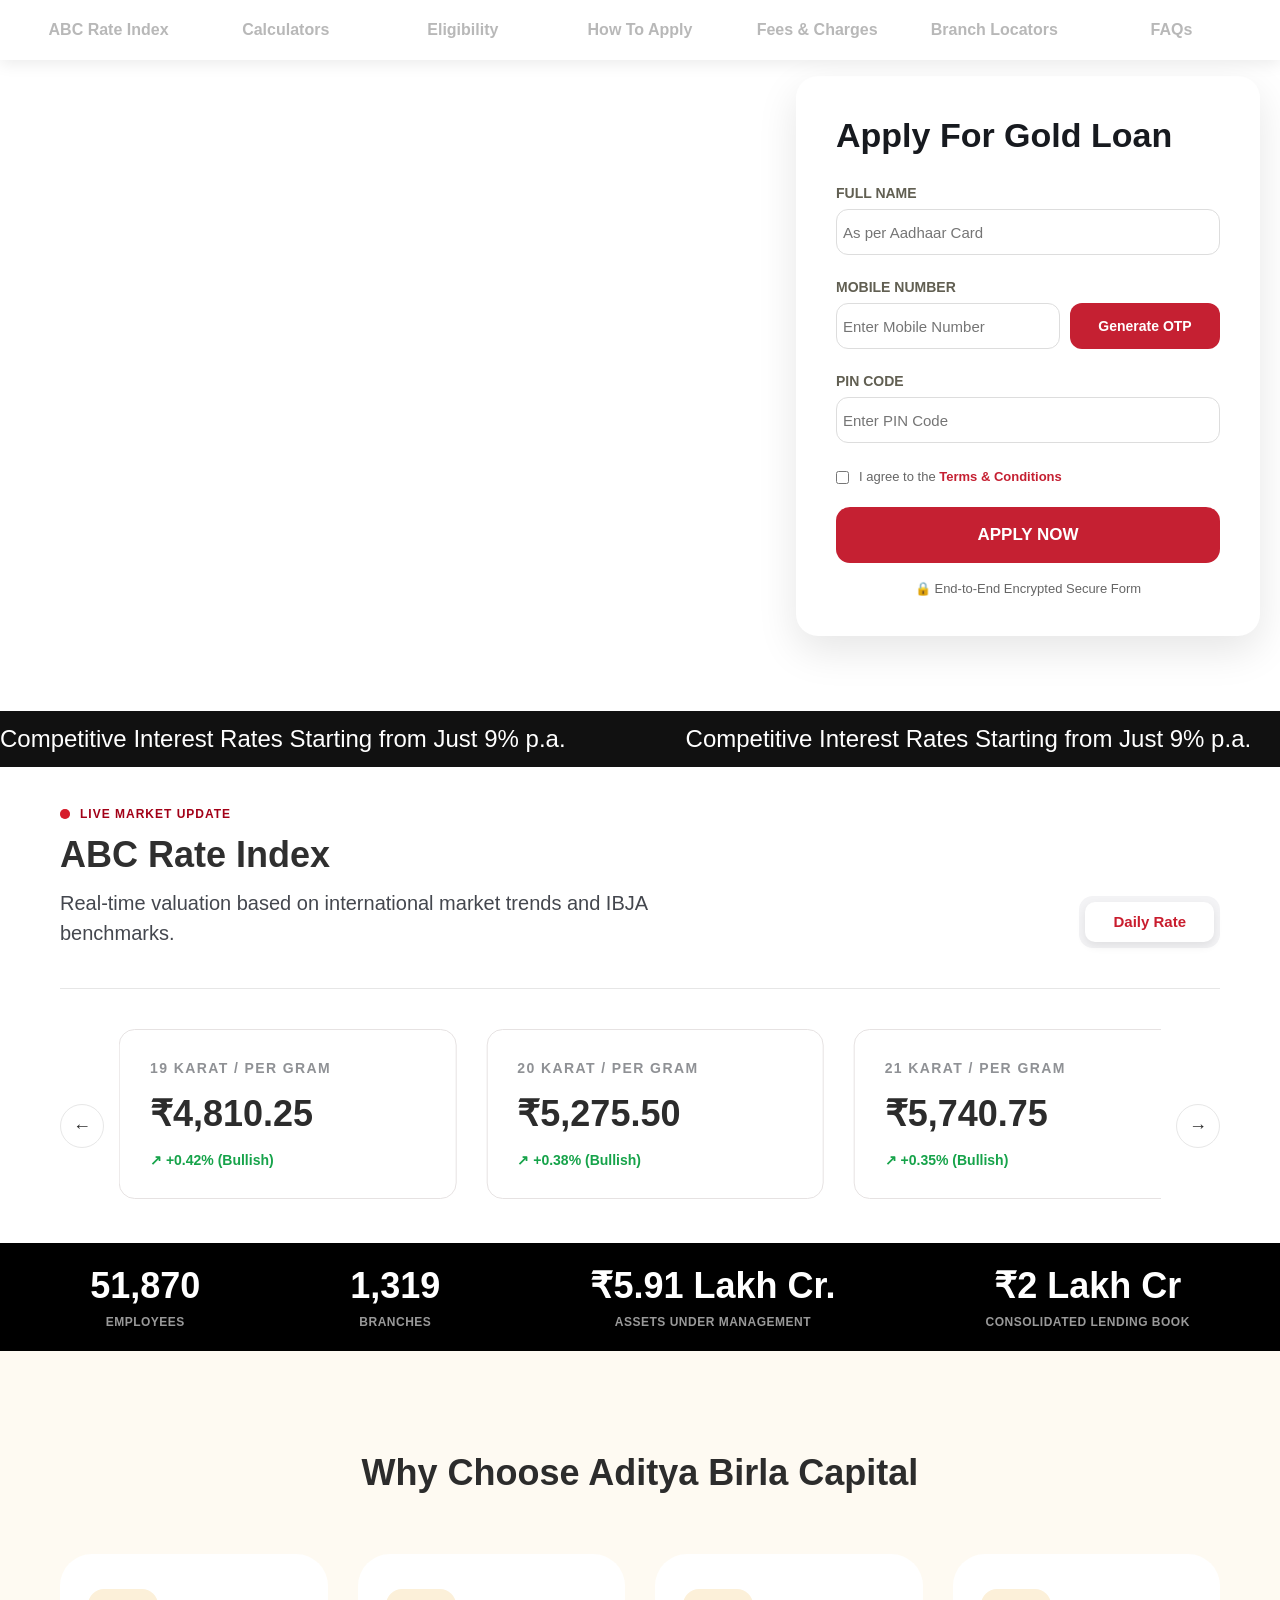
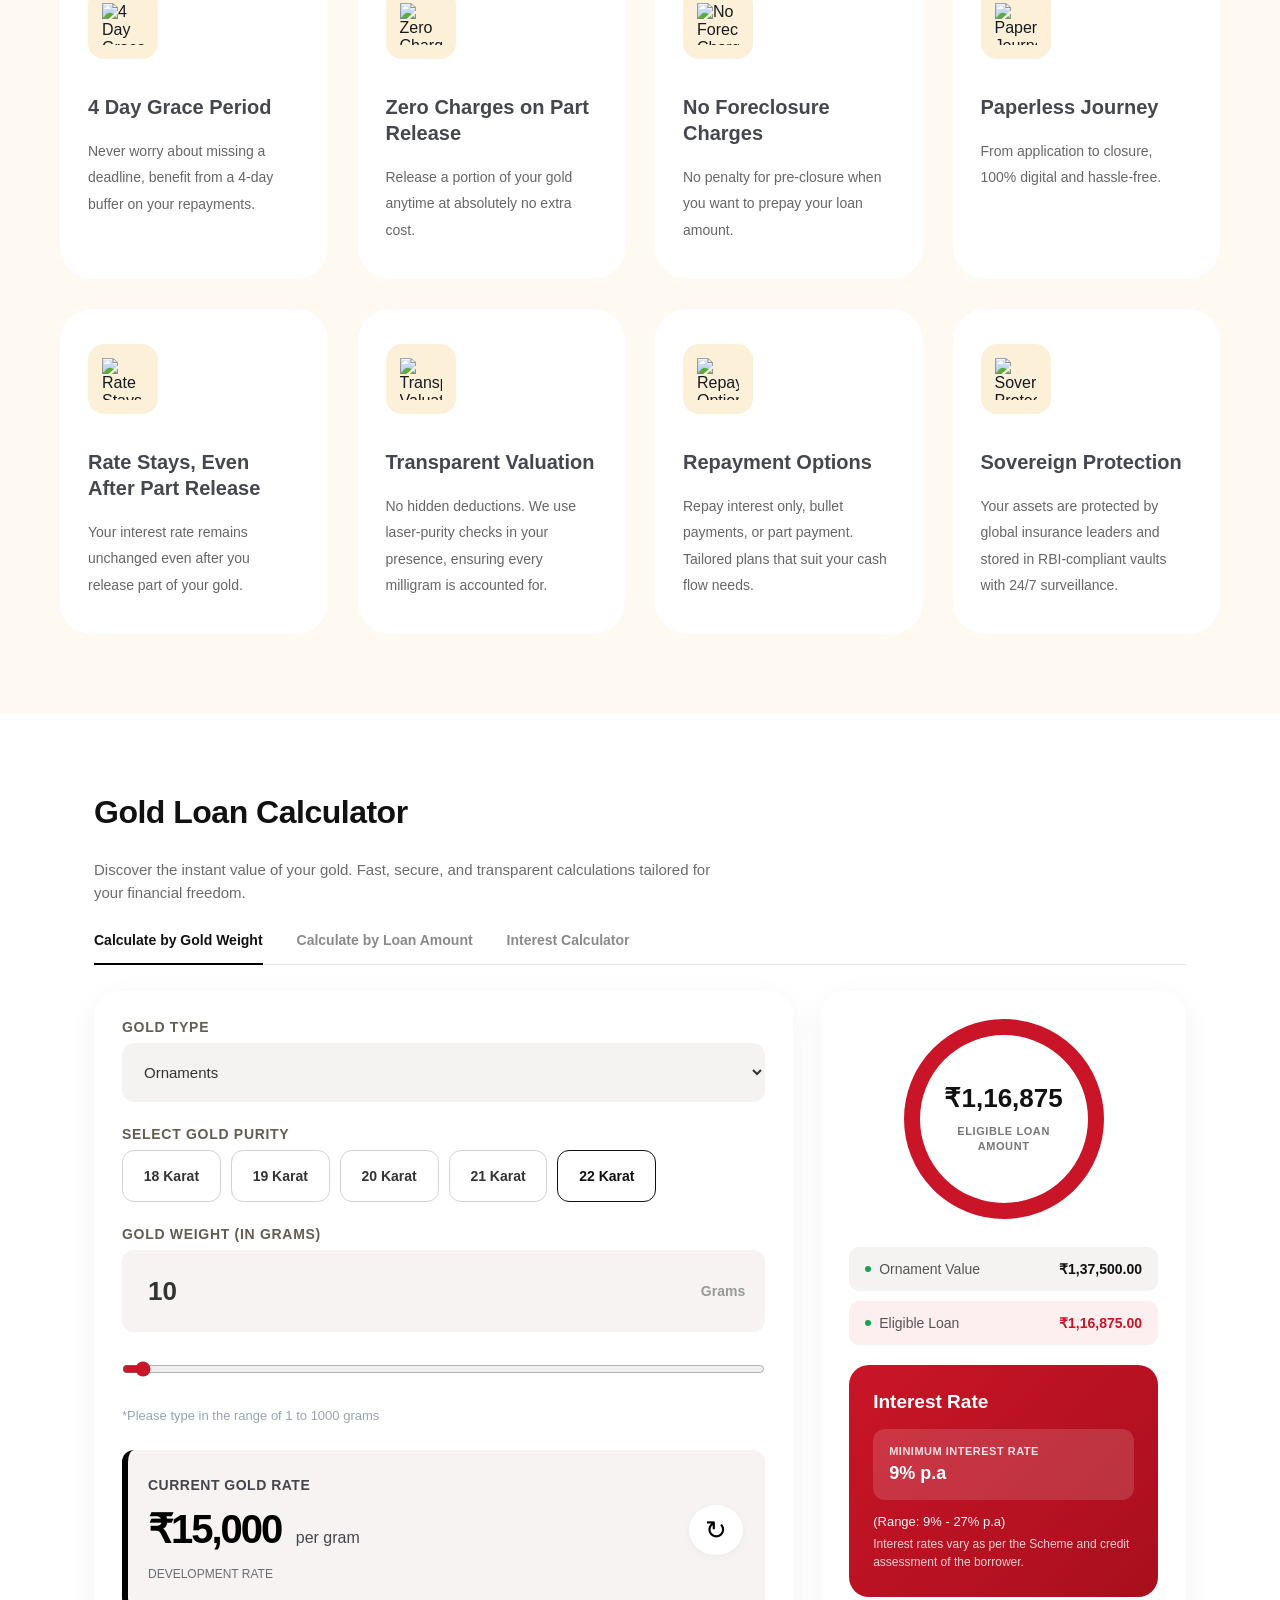
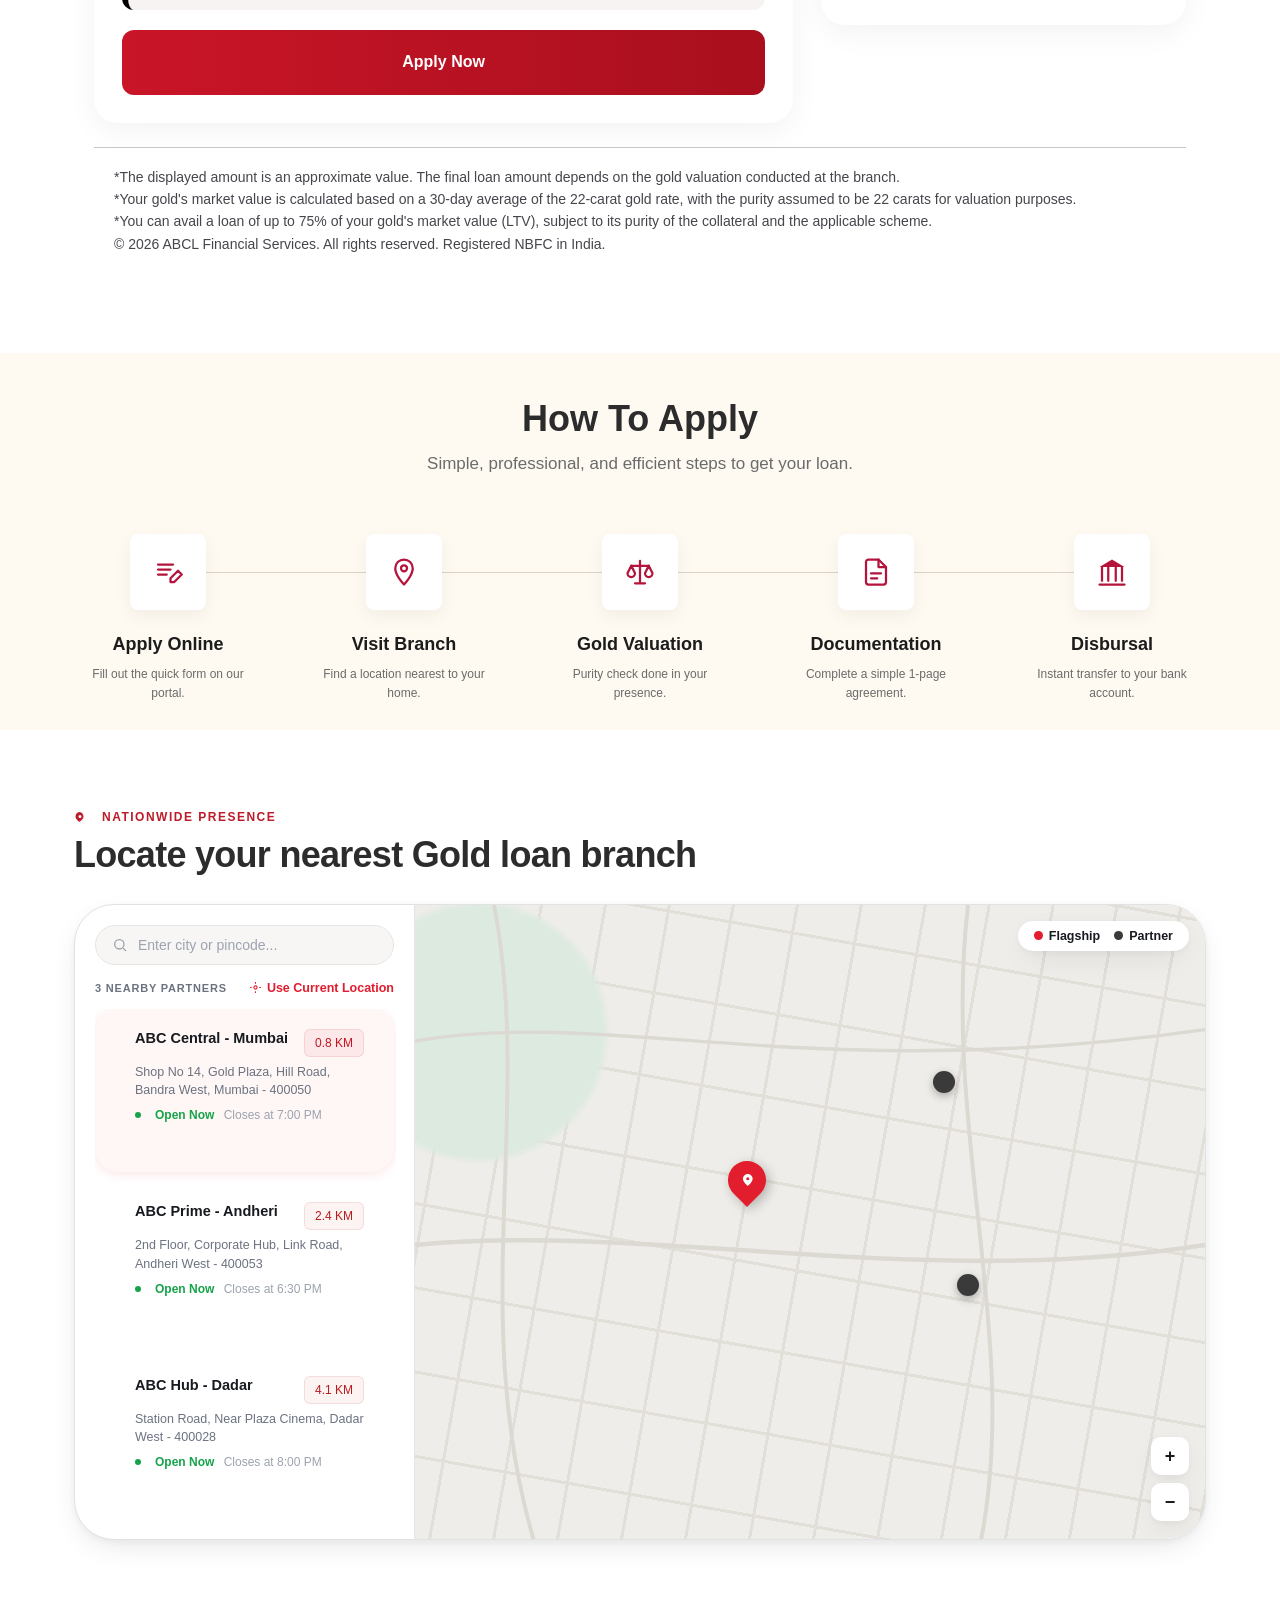
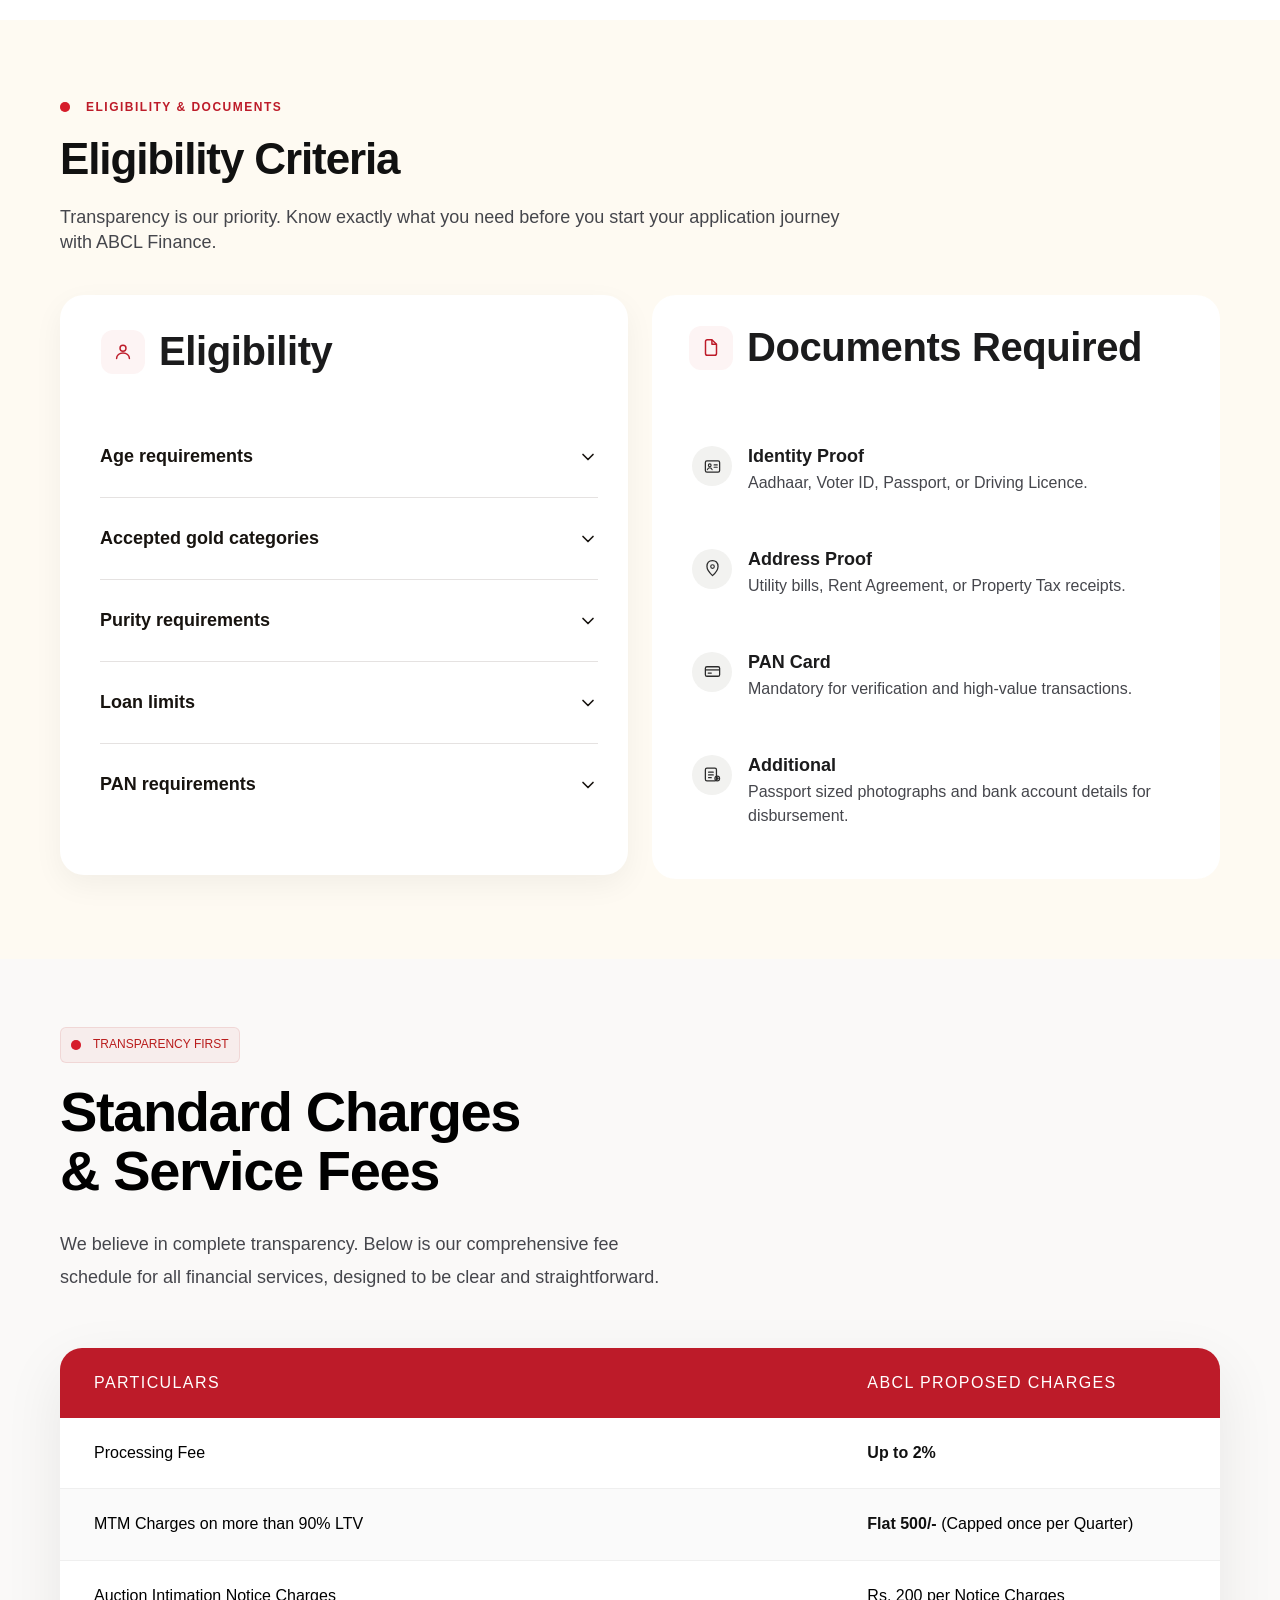
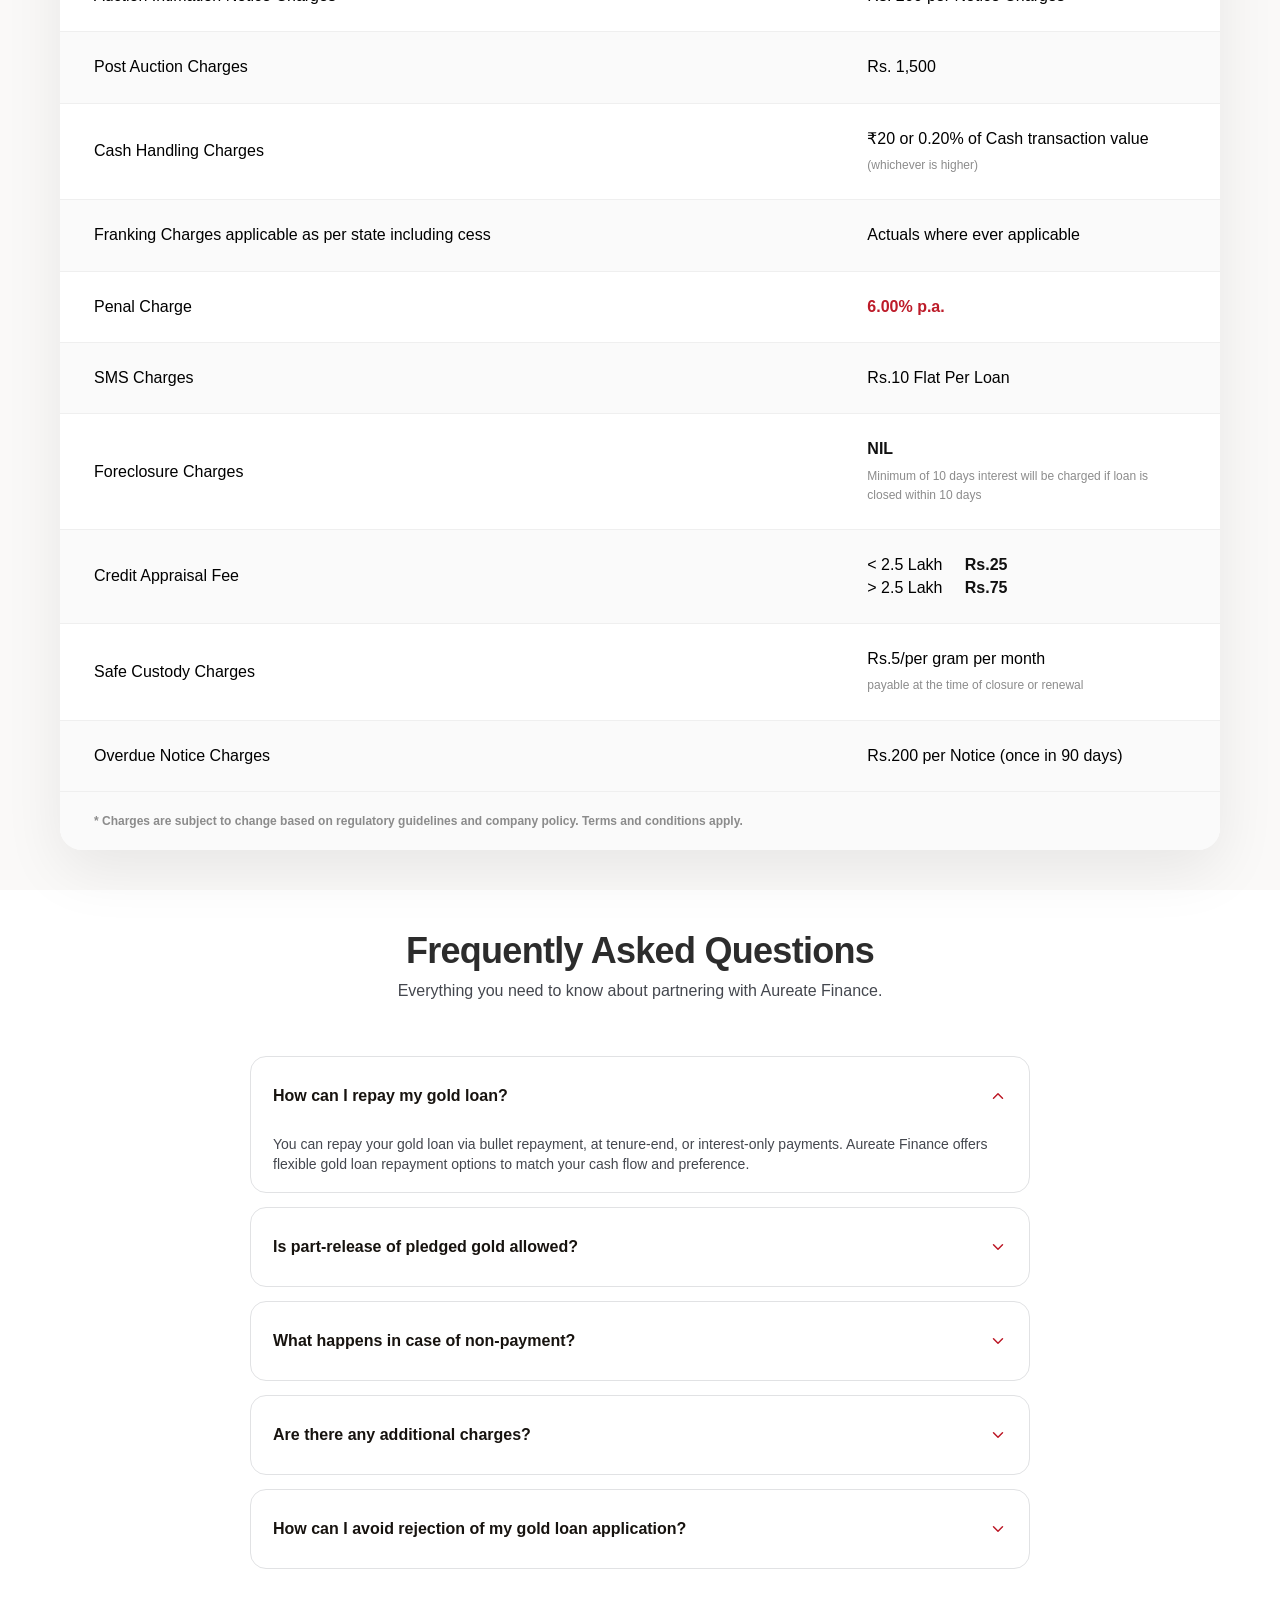
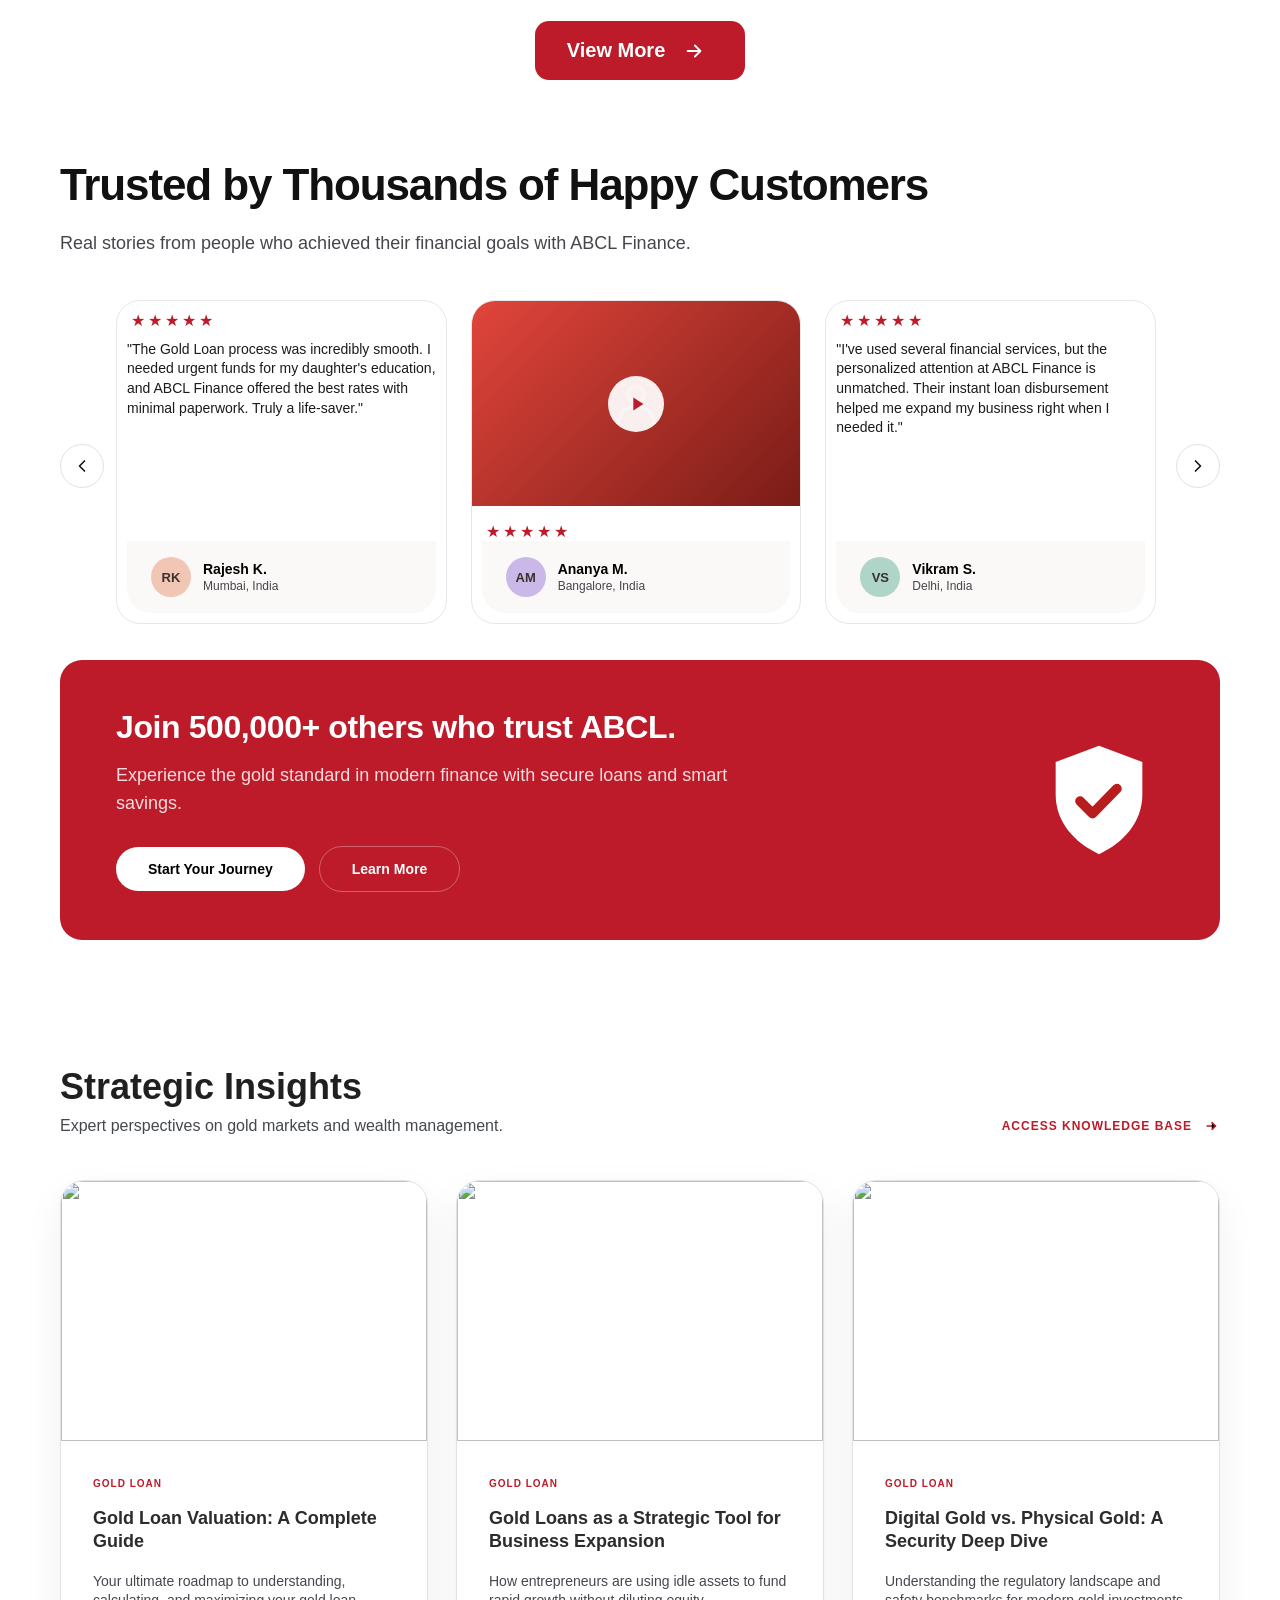
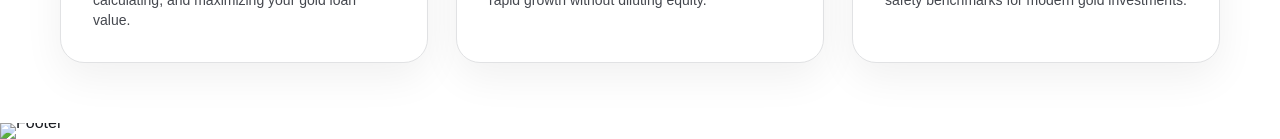
==== hello.html @ 54f991ff "Add files via upload" ====
<!DOCTYPE html>
<html lang="en">

<head>

    <meta charset="UTF-8">
    <meta name="viewport" content="width=device-width, initial-scale=1.0">

    <title>Aditya Birla Gold Loan</title>

    <!-- Swiper CSS -->
    <link rel="stylesheet"
        href="https://cdn.jsdelivr.net/npm/swiper@11/swiper-bundle.min.css">
        <link rel="preconnect" href="https://fonts.googleapis.com">
<link rel="preconnect" href="https://fonts.gstatic.com" crossorigin>
<link href="https://fonts.googleapis.com/css2?family=Anek+Latin:wght@100..800&display=swap" rel="stylesheet">




    <link rel="stylesheet" href="index.css">


</head>

<body>

  <header class="custom-header">
    <img src="img/header.png" alt="Header" class="header-image">
</header>

<section class="hero-section">

    <div class="hero-container">

        <!-- ===========================
            LEFT BANNER
        ============================ -->

        <div class="hero-slider">

            <div class="swiper heroSwiper">

                <div class="swiper-wrapper">

                    <div class="swiper-slide">
                        <img src="img/Group 7 (1).png" alt="">
                    </div>

                    <div class="swiper-slide">
                        <img src="img/Group 7 (1).png" alt="">
                    </div>

                    <div class="swiper-slide">
                        <img src="img/Group 7 (1).png" alt="">
                    </div>

                    <div class="swiper-slide">
                        <img src="img/Group 7 (1).png" alt="">
                    </div>

                </div>

                <div class="swiper-pagination"></div>

            </div>

        </div>

        <!-- ===========================
            RIGHT FORM
        ============================ -->

        <div class="hero-form">

            <div class="form-card">

                <h2>Apply For Gold Loan</h2>

                <form id="leadForm">

                    <!-- Full Name -->

                    <div class="form-group">

                        <label>Full Name</label>

                        <input
                            type="text"
                            id="fullname"
                            placeholder="As per Aadhaar Card"
                            required>

                    </div>


                    <!-- Mobile Number -->

                    <div class="form-group">

                        <label>Mobile Number</label>

                        <div class="mobile-wrapper">

                            <input
                                type="tel"
                                id="mobileNumber"
                                maxlength="10"
                                placeholder="Enter Mobile Number"
                                required>

                            <button
                                type="button"
                                class="otp-btn"
                                id="generateOTP">

                                Generate OTP

                            </button>

                        </div>

                    </div>


                    <!-- Pincode -->

                    <div class="form-group">

                        <label>PIN Code</label>

                        <input
                            type="text"
                            maxlength="6"
                            placeholder="Enter PIN Code"
                            required>

                    </div>


                    <!-- Checkbox -->

                    <div class="checkbox-group">

                        <input
                            type="checkbox"
                            id="terms"
                            required>

                        <label for="terms">

                            I agree to the
                            <a href="#">Terms & Conditions</a>

                        </label>

                    </div>


                    <!-- Submit -->

                    <button
                        type="submit"
                        class="submit-btn">

                        APPLY NOW

                    </button>


                    <p class="secure-text">

                        🔒 End-to-End Encrypted Secure Form

                    </p>

                </form>

            </div>

        </div>

    </div>

</section>



<!-- ===========================
OTP POPUP
=========================== -->

<div class="otp-modal" id="otpModal">

    <div class="otp-box">

        <button
            class="close-modal"
            id="closeModal">

            &times;

        </button>

        <h3>

            Verify Mobile Number

        </h3>

        <p>

            Enter the OTP sent to your registered mobile number.

        </p>


        <div class="otp-inputs">

            <input type="text" maxlength="1">
            <input type="text" maxlength="1">
            <input type="text" maxlength="1">
            <input type="text" maxlength="1">
            <input type="text" maxlength="1">
            <input type="text" maxlength="1">

        </div>


        <button
            class="verify-btn"
            id="verifyOTP">

            Verify OTP

        </button>


        <button
            class="resend-btn"
            id="resendOTP">

            Resend OTP

        </button>

    </div>

</div>


<header class="sticky-header">

    <div class="header-container">

        <nav>

            <ul class="menu">
                <li>
                    <a href="#ABC Rate Index" class="nav-link active">
                        ABC Rate Index
                    </a>
                </li>

                <li>
                    <a href="#calculator" class="nav-link">
                        Calculators
                    </a>
                </li>
                <li>
                    <a href="#eligibility" class="nav-link">
                        Eligibility 
                    </a>
                </li>

                 <li>
                    <a href="#how-to-apply" class="nav-link">
                        How To Apply
                    </a>
                </li>

                      <li>
                    <a href="#fees" class="nav-link">
                        Fees & Charges
                    </a>
                </li>

                <li>
                    <a href="#Branch Locators" class="nav-link">
                        Branch Locators
                    </a>
                </li>

                

               

          

                <li>
                    <a href="#faq" class="nav-link">
                        FAQs
                    </a>
                </li>

            </ul>

        </nav>

    </div>

</header>


<section class="interest-strip">

    <div class="marquee">

        <div class="marquee-content">

            <span>Competitive Interest Rates Starting from Just 9% p.a.</span>
            <span>Competitive Interest Rates Starting from Just 9% p.a.</span>
            <span>Competitive Interest Rates Starting from Just 9% p.a.</span>
            <span>Competitive Interest Rates Starting from Just 9% p.a.</span>
            <span>Competitive Interest Rates Starting from Just 9% p.a.</span>

            <!-- Duplicate for infinite loop -->
            <span>Competitive Interest Rates Starting from Just 9% p.a.</span>
            <span>Competitive Interest Rates Starting from Just 9% p.a.</span>
            <span>Competitive Interest Rates Starting from Just 9% p.a.</span>
            <span>Competitive Interest Rates Starting from Just 9% p.a.</span>
            <span>Competitive Interest Rates Starting from Just 9% p.a.</span>

        </div>

    </div>

</section>

<!-- four section -->

<!--=====================================
ABC RATE INDEX SECTION
======================================-->

<section class="rate-index-section" id="ABC Rate Index">

    <div class="container">

        <!-- Top Header -->

        <div class="rate-header">

            <div class="rate-left">

                <div class="live-status">

                    <span class="live-dot"></span>

                    <span class="live-text">
                        LIVE MARKET UPDATE
                    </span>

                </div>

                <h2>
                    ABC Rate Index
                </h2>

                <p>
                    Real-time valuation based on international market trends and IBJA benchmarks.
                </p>

            </div>

            <div class="rate-right">

                <div class="rate-tabs">

                    <button class="tab-btn active">
                        Daily Rate
                    </button>

                    <!-- <button class="tab-btn">
                        Historical Trend
                    </button> -->

                </div>

            </div>

        </div>

        <div class="divider"></div>

        <!-- Cards -->
<div class="rate-slider">

    <button class="rate-slider-arrow rate-slider-prev" type="button">
        &#8592;
    </button>

    <div class="rate-slider-viewport">
        <div class="rate-cards">

            <!-- 18K -->
            <div class="rate-card">
                <span class="karat">
                    18 KARAT / PER GRAM
                </span>

                <h3 id="gold18">
                    ₹4,345.00
                </h3>

                <div class="trend bullish">
                    ↗ +0.45% (Bullish)
                </div>
            </div>

            <!-- 19K -->
            <div class="rate-card">
                <span class="karat">
                    19 KARAT / PER GRAM
                </span>

                <h3 id="gold19">
                    ₹4,810.25
                </h3>

                <div class="trend bullish">
                    ↗ +0.42% (Bullish)
                </div>
            </div>

            <!-- 20K -->
            <div class="rate-card">
                <span class="karat">
                    20 KARAT / PER GRAM
                </span>

                <h3 id="gold20">
                    ₹5,275.50
                </h3>

                <div class="trend bullish">
                    ↗ +0.38% (Bullish)
                </div>
            </div>

            <!-- 21K -->
            <div class="rate-card">
                <span class="karat">
                    21 KARAT / PER GRAM
                </span>

                <h3 id="gold21">
                    ₹5,740.75
                </h3>

                <div class="trend bullish">
                    ↗ +0.35% (Bullish)
                </div>
            </div>

            <!-- 22K -->
            <div class="rate-card">
                <span class="karat">
                    22 KARAT / PER GRAM
                </span>

                <h3 id="gold22">
                    ₹6,105.80
                </h3>

                <div class="trend bullish">
                    ↗ +0.32% (Bullish)
                </div>
            </div>

        </div>
    </div>

    <button class="rate-slider-arrow rate-slider-next" type="button">
        &#8594;
    </button>

</div>
        


    </div>

</section>

<!-- five section counter -->

<section class="stats-section">

    <div class="stats-container">

        <div class="stat-box">

            <h2 class="counter" data-target="68400">0</h2>

            <p>EMPLOYEES</p>

        </div>

        <div class="stat-box">

            <h2 class="counter" data-target="1740">0</h2>

            <p>BRANCHES</p>

        </div>

        <div class="stat-box">

            <h2>₹5.91 Lakh Cr.</h2>

            <p>ASSETS UNDER MANAGEMENT</p>

        </div>

        <div class="stat-box">

            <h2>₹2 Lakh Cr</h2>

            <p>CONSOLIDATED LENDING BOOK</p>

        </div>

    </div>

</section>





<!-- why choose us  six -->

<section class="why-choose-section">

    <div class="container">

        <div class="section-heading">

            <h2>
                Why Choose Aditya Birla Capital
            </h2>

        </div>

        <div class="why-grid">

    <!-- Card 1 -->
    <div class="feature-card">
        <div class="feature-icon">
            <div class="icon-flipper">
                <div class="icon-face front">
                    <img src="img/4 Day Grace Period.png" alt="4 Day Grace Period">
                </div>
                <div class="icon-face back">
                    <img src="img/4 Day Grace Period.png" alt="4 Day Grace Period">
                </div>
            </div>
        </div>
        <h3>4 Day Grace Period</h3>
        <p>Never worry about missing a deadline, benefit from a 4-day buffer on your repayments.</p>
    </div>

    <!-- Card 2 -->
    <div class="feature-card">
        <div class="feature-icon">
            <div class="icon-flipper">
                <div class="icon-face front">
                    <img src="img/Zero Charges on Part Release.png" alt="Zero Charges on Part Release">
                </div>
                <div class="icon-face back">
                    <img src="img/Zero Charges on Part Release.png" alt="Zero Charges on Part Release">
                </div>
            </div>
        </div>
        <h3>Zero Charges on Part Release</h3>
        <p>Release a portion of your gold anytime at absolutely no extra cost.</p>
    </div>

    <!-- Card 3 -->
    <div class="feature-card">
        <div class="feature-icon">
            <div class="icon-flipper">
                <div class="icon-face front">
                    <img src="img/No Foreclosure Charges.png" alt="No Foreclosure Charges">
                </div>
                <div class="icon-face back">
                    <img src="img/No Foreclosure Charges.png" alt="No Foreclosure Charges">
                </div>
            </div>
        </div>
        <h3>No Foreclosure Charges</h3>
        <p>No penalty for pre-closure when you want to prepay your loan amount.</p>
    </div>

    <!-- Card 4 -->
    <div class="feature-card">
        <div class="feature-icon">
            <div class="icon-flipper">
                <div class="icon-face front">
                    <img src="img/Paperless Journey.png" alt="Paperless Journey">
                </div>
                <div class="icon-face back">
                    <img src="img/Paperless Journey.png" alt="Paperless Journey">
                </div>
            </div>
        </div>
        <h3>Paperless Journey</h3>
        <p>From application to closure, 100% digital and hassle-free.</p>
    </div>

    <!-- Card 5 -->
    <div class="feature-card">
        <div class="feature-icon">
            <div class="icon-flipper">
                <div class="icon-face front">
                    <img src="img/Rate Stays.png" alt="Rate Stays, Even After Part Release">
                </div>
                <div class="icon-face back">
                    <img src="img/Rate Stays.png" alt="Rate Stays, Even After Part Release">
                </div>
            </div>
        </div>
        <h3>Rate Stays, Even After Part Release</h3>
        <p>Your interest rate remains unchanged even after you release part of your gold.</p>
    </div>

    <!-- Card 6 -->
    <div class="feature-card">
        <div class="feature-icon">
            <div class="icon-flipper">
                <div class="icon-face front">
                    <img src="img/Transparent Valuation.png" alt="Transparent Valuation">
                </div>
                <div class="icon-face back">
                    <img src="img/Transparent Valuation.png" alt="Transparent Valuation">
                </div>
            </div>
        </div>
        <h3>Transparent Valuation</h3>
        <p>No hidden deductions. We use laser-purity checks in your presence, ensuring every milligram is accounted for.</p>
    </div>

    <!-- Card 7 -->
    <div class="feature-card">
        <div class="feature-icon">
            <div class="icon-flipper">
                <div class="icon-face front">
                    <img src="img/Repayment Options.png" alt="Repayment Options">
                </div>
                <div class="icon-face back">
                    <img src="img/Repayment Options.png" alt="Repayment Options">
                </div>
            </div>
        </div>
        <h3>Repayment Options</h3>
        <p>Repay interest only, bullet payments, or part payment. Tailored plans that suit your cash flow needs.</p>
    </div>

    <!-- Card 8 -->
    <div class="feature-card">
        <div class="feature-icon">
            <div class="icon-flipper">
                <div class="icon-face front">
                    <img src="img/Sovereign Protection.png" alt="Sovereign Protection">
                </div>
                <div class="icon-face back">
                    <img src="img/Sovereign Protection.png" alt="Sovereign Protection">
                </div>
            </div>
        </div>
        <h3>Sovereign Protection</h3>
        <p>Your assets are protected by global insurance leaders and stored in RBI-compliant vaults with 24/7 surveillance.</p>
    </div>

</div>

    </div>

</section>


 <!-- loan  cal-->




  
<section class="glc"  id ="calculator"-labelledby="calculatorTitle">
    <div class="glc-container">

      <header class="glc-header">
        <h1 id="calculatorTitle">Gold Loan Calculator</h1>
        <p>Discover the instant value of your gold. Fast, secure, and transparent calculations tailored for your financial freedom.</p>
      </header>

      <!-- TABS -->
      <div class="glc-tabs" role="tablist" aria-label="Gold loan calculation method">
        <button class="glc-tab active" id="weightTab" type="button" role="tab" aria-selected="true" data-tab="weight">
          Calculate by Gold Weight
        </button>
        <button class="glc-tab" id="amountTab" type="button" role="tab" aria-selected="false" data-tab="amount">
          Calculate by Loan Amount
        </button>
        <button class="glc-tab" id="interestTab" type="button" role="tab" aria-selected="false" data-tab="interest">
          Interest Calculator
        </button>
      </div>

      <!-- MAIN GRID -->
      <div class="glc-grid">

        <!-- LEFT: FORM -->
        <div class="glc-form">

          <!-- WEIGHT PANEL -->
          <div class="glc-panel active" id="weightPanel">

            <div class="form-group">
              <label class="field-label" for="goldTypeSelect">Gold Type</label>
              <select class="select-field" id="goldTypeSelect">
                <option value="ornament" selected>Ornaments</option>
                <option value="coin">Gold Coin</option>
              </select>
            </div>

            <div class="form-group" id="purityGroupWeight">
              <label class="field-label">Select Gold Purity</label>
              <div class="purity-row purity-row-weight" id="purityButtonsWeight"></div>
            </div>

            <div class="form-group">
              <label class="field-label" for="weightInput">Gold Weight (in Grams)</label>
              <div class="input-box">
                <input id="weightInput" type="number" min="1" max="1000" step="1" value="10" />
                <span class="unit">Grams</span>
              </div>
              <input class="range-slider" id="weightSlider" type="range" min="1" max="1000" step="1" value="10" />
              <p class="field-help" id="weightHelpText">*Please type in the range of 1 to 1000 grams</p>
            </div>

            <div class="rate-card-loan">
              <div>
                <span class="rate-label">Current Gold Rate</span>
                <strong class="gold-rate-value">₹0</strong>
                <span class="rate-unit">per gram</span>
                <small class="rate-updated">Development rate</small>
              </div>
              <button class="refresh-btn" id="refreshRateWeight" type="button" aria-label="Refresh gold rate">↻</button>
            </div>

            <button class="btn-apply" type="button">Apply Now</button>
          </div>

          <!-- AMOUNT PANEL -->
          <div class="glc-panel" id="amountPanel" hidden>

            <div class="form-group">
              <label class="field-label">Select Gold Purity</label>
              <div class="purity-row purity-row-compact" id="purityButtonsAmount"></div>
            </div>

            <div class="form-group">
              <label class="field-label" for="loanAmountInput">Loan Amount (₹)</label>
              <div class="input-box">
                <input id="loanAmountInput" type="number" min="5000" max="500000000" step="1000" value="50000000" />
              </div>
              <input class="range-slider" id="loanAmountSlider" type="range" min="5000" max="500000000" step="1000" value="50000000" />
              <div class="help-row">
                <span>Min: ₹5,000</span>
                <span>Max: ₹5cr</span>
              </div>
            </div>

            <div class="rate-card-loan">
              <div>
                <span class="rate-label">Current Gold Rate</span>
                <strong class="gold-rate-value">₹0</strong>
                <span class="rate-unit">per gram</span>
                <small class="rate-updated">Development rate</small>
              </div>
              <button class="refresh-btn" id="refreshRateAmount" type="button" aria-label="Refresh gold rate">↻</button>
            </div>

            <button class="btn-apply" type="button">Apply Now</button>
          </div>

          <!-- INTEREST PANEL -->
          <div class="glc-panel" id="interestPanel" hidden>

            <div class="panel-heading">
              <span>Interest Calculator</span>
              <span class="info-icon" title="Loan Amount = (Weight × Purity Factor × Gold Rate) × LTV">i</span>
            </div>

            <div class="form-group">
              <div class="label-value-row">
                <label class="field-label" for="interestWeightInput">Gold Weight (gm)</label>
                <input class="mini-input" id="interestWeightInput" type="number" min="1" max="1000" step="1" value="10" />
              </div>
              <input class="range-slider" id="interestWeightSlider" type="range" min="1" max="1000" step="1" value="10" />
            </div>

            <div class="form-group">
              <label class="field-label" for="interestPurity">Gold Purity (Carat)</label>
              <select class="select-field" id="interestPurity"></select>
            </div>

            <div class="form-group">
              <div class="label-value-row">
                <label class="field-label" for="interestRateInput">Interest Rate (% p.a.)</label>
                <input class="mini-input" id="interestRateInput" type="number" min="9" max="27" step="0.01" value="9" />
              </div>
              <input class="range-slider" id="interestRateSlider" type="range" min="9" max="27" step="0.01" value="9" />
            </div>

            <div class="form-group">
              <div class="label-value-row">
                <label class="field-label" for="tenureInput">Tenure (Months)</label>
                <input class="mini-input" id="tenureInput" type="number" min="6" max="12" step="1" value="12" />
              </div>
              <input class="range-slider" id="tenureSlider" type="range" min="6" max="12" step="1" value="12" />
            </div>

            <div class="note-box">
              Calculation: Loan Amount = (Weight × Purity Factor × Gold Rate) × LTV
            </div>

            <button class="btn-apply" type="button">Apply for Loan</button>
          </div>

        </div>

        <!-- RIGHT: RESULT -->
        <div class="glc-result">

          <div class="result-ring">
            <strong class="result-value" id="resultValue">₹0</strong>
            <span class="result-label" id="resultLabel">Eligible Loan Amount</span>
          </div>

          <!-- weight breakdown -->
          <div class="breakdown-list" id="weightBreakdown">
            <div class="breakdown-row muted">
              <span><i class="dot dot-muted"></i>Ornament Value</span>
              <strong id="ornamentValue">₹0.00</strong>
            </div>
            <div class="breakdown-row highlight">
              <span><i class="dot dot-primary"></i>Eligible Loan</span>
              <strong id="eligibleLoanOutput">₹0.00</strong>
            </div>
          </div>

          <!-- amount breakdown -->
          <div class="breakdown-list" id="amountBreakdown" hidden>
            <div class="breakdown-row muted">
              <span>Loan Amount</span>
              <strong id="amountLoanAmountOutput">₹0</strong>
            </div>
            <div class="breakdown-row highlight">
              <span>LTV Applied</span>
              <strong id="ltvAppliedOutput">0%</strong>
            </div>
          </div>

          <!-- interest breakdown -->
          <div class="breakdown-list" id="interestBreakdown" hidden>
            <div class="breakdown-row muted">
              <span>Loan Amount</span>
              <strong id="interestLoanAmount">₹0</strong>
            </div>
            <div class="breakdown-row plain">
              <span>Monthly Interest</span>
              <strong id="monthlyInterestOutput">₹0</strong>
            </div>
            <div class="breakdown-row muted">
              <span>Total Interest</span>
              <strong id="totalInterestOutput">₹0</strong>
            </div>
            <div class="breakdown-row solid">
              <span>Total Payable</span>
              <strong id="totalPaymentOutput">₹0</strong>
            </div>
          </div>

          <!-- promo card (weight tab only) -->
          <div class="promo-card" id="promoCard">
            <div class="promo-title">Interest Rate</div>
            <div class="promo-box">
              <span>Minimum Interest Rate</span>
              <strong>9% p.a</strong>
            </div>
            <p class="promo-range">(Range: 9% - 27% p.a)</p>
            <p class="promo-note">Interest rates vary as per the Scheme and credit assessment of the borrower.</p>
          </div>

        </div>

      </div>

      <div class="glc-disclaimer">
        <strong></strong>
        *The displayed amount is an approximate value. The final loan amount depends on the
        gold valuation conducted at the branch.<br>
        *Your gold's market value is calculated based on a 30-day average of the 22-carat gold rate, with the purity assumed to be 22 carats for valuation purposes.<br>
        *You can avail a loan of up to 75% of your gold's market value (LTV), subject to its purity of the collateral and the applicable scheme.<br>
        © 2026 ABCL Financial Services. All rights reserved. Registered NBFC in India.
      </div>

    </div>
  </section>


<!-- <seven section -->

<section class="how-to-apply "  id="how-to-apply">
  <div class="container">

    <div class="section-heading">
      <h2>How To Apply</h2>
      <p>Simple, professional, and efficient steps to get your loan.</p>
    </div>

    <div class="steps-row">

      <!-- Step 1: Apply Online -->
      <div class="step">
        <div class="step-icon">
          <svg viewBox="0 0 24 24" xmlns="http://www.w3.org/2000/svg" stroke-width="1.8" stroke-linecap="round" stroke-linejoin="round">
            <line x1="4" y1="6" x2="16" y2="6"/>
            <line x1="4" y1="10" x2="14" y2="10"/>
            <line x1="4" y1="14" x2="11" y2="14"/>
            <path d="M14 17l6-6 3 3-6 6h-3v-3z"/>
          </svg>
        </div>
        <h3>Apply Online</h3>
        <p>Fill out the quick form on our portal.</p>
      </div>

      <!-- Step 2: Visit Branch -->
      <div class="step">
        <div class="step-icon">
          <svg viewBox="0 0 24 24" xmlns="http://www.w3.org/2000/svg" stroke-width="1.8" stroke-linecap="round" stroke-linejoin="round">
            <path d="M12 22s7-7.2 7-13a7 7 0 1 0-14 0c0 5.8 7 13 7 13z"/>
            <circle cx="12" cy="9" r="2.4"/>
          </svg>
        </div>
        <h3>Visit Branch</h3>
        <p>Find a location nearest to your home.</p>
      </div>

      <!-- Step 3: Gold Valuation -->
      <div class="step">
        <div class="step-icon">
          <svg viewBox="0 0 24 24" xmlns="http://www.w3.org/2000/svg" stroke-width="1.8" stroke-linecap="round" stroke-linejoin="round">
            <line x1="12" y1="3" x2="12" y2="20"/>
            <line x1="5" y1="7" x2="19" y2="7"/>
            <path d="M5 7L2 13a3 3 0 0 0 6 0L5 7z"/>
            <path d="M19 7l-3 6a3 3 0 0 0 6 0l-3-6z"/>
            <line x1="8" y1="21" x2="16" y2="21"/>
          </svg>
        </div>
        <h3>Gold Valuation</h3>
        <p>Purity check done in your presence.</p>
      </div>

      <!-- Step 4: Documentation -->
      <div class="step">
        <div class="step-icon">
          <svg viewBox="0 0 24 24" xmlns="http://www.w3.org/2000/svg" stroke-width="1.8" stroke-linecap="round" stroke-linejoin="round">
            <path d="M14 2H6a2 2 0 0 0-2 2v16a2 2 0 0 0 2 2h12a2 2 0 0 0 2-2V8l-6-6z"/>
            <path d="M14 2v6h6"/>
            <line x1="8" y1="13" x2="16" y2="13"/>
            <line x1="8" y1="17" x2="13" y2="17"/>
          </svg>
        </div>
        <h3>Documentation</h3>
        <p>Complete a simple 1-page agreement.</p>
      </div>

      <!-- Step 5: Disbursal -->
      <div class="step">
        <div class="step-icon">
          <svg viewBox="0 0 24 24" xmlns="http://www.w3.org/2000/svg" stroke-width="1.8" stroke-linecap="round" stroke-linejoin="round">
            <polygon class="fill-part" points="12,2 22,8 2,8" stroke="none"/>
            <line x1="4" y1="8" x2="4" y2="19"/>
            <line x1="9" y1="8" x2="9" y2="19"/>
            <line x1="15" y1="8" x2="15" y2="19"/>
            <line x1="20" y1="8" x2="20" y2="19"/>
            <line x1="2" y1="22" x2="22" y2="22"/>
          </svg>
        </div>
        <h3>Disbursal</h3>
        <p>Instant transfer to your bank account.</p>
      </div>

    </div>

  </div>
</section>


<!-- map locator -->

  
<div class="locator"  id="Branch Locators">
  <div class="eyebrow">
    <svg width="12" height="12" viewBox="0 0 24 24" fill="currentColor"><path d="M12 2C7.03 2 3 6.03 3 11c0 5.25 7.05 10.24 7.35 10.45.2.14.45.14.65 0C11.95 21.24 19 16.25 19 11c0-4.97-4.03-9-9-9zm0 12a3 3 0 110-6 3 3 0 010 6z"/></svg>
    NATIONWIDE PRESENCE
  </div>
  <h1>Locate your nearest Gold loan branch</h1>

  <div class="content">
    <!-- SIDEBAR -->
    <div class="sidebar">
      <div class="search-box">
        <svg width="16" height="16" viewBox="0 0 24 24" fill="none" stroke="currentColor" stroke-width="2"><circle cx="11" cy="11" r="7"/><path d="M21 21l-4.3-4.3"/></svg>
        <input id="searchInput" type="text" placeholder="Enter city or pincode..." />
      </div>
      <div class="sidebar-meta">
        <span class="nearby-count" id="nearbyCount">3 NEARBY PARTNERS</span>
        <button class="use-location" id="useLocationBtn">
          <svg width="13" height="13" viewBox="0 0 24 24" fill="none" stroke="currentColor" stroke-width="2"><circle cx="12" cy="12" r="3"/><path d="M12 2v3M12 19v3M2 12h3M19 12h3"/></svg>
          Use Current Location
        </button>
      </div>
      <div class="list" id="branchList"></div>
    </div>

    <!-- MAP -->
    <div class="map-wrap" id="mapWrap">
      <div class="map-canvas" id="mapCanvas">
        <svg class="roads" viewBox="0 0 600 560" preserveAspectRatio="none">
          <path d="M0,120 C150,90 300,160 600,110" stroke="#DCD9D2" stroke-width="3" fill="none"/>
          <path d="M0,300 C180,280 380,340 600,300" stroke="#DCD9D2" stroke-width="4" fill="none"/>
          <path d="M60,0 C90,180 40,360 90,560" stroke="#DCD9D2" stroke-width="3" fill="none"/>
          <path d="M420,0 C400,200 460,380 430,560" stroke="#DCD9D2" stroke-width="3" fill="none"/>
        </svg>
      </div>

      <div class="legend">
        <div class="item"><span class="swatch flag"></span>Flagship</div>
        <div class="item"><span class="swatch partner"></span>Partner</div>
      </div>

      <div class="directions-banner" id="directionsBanner">
        <div class="db-text">Directions to <b id="dbName"></b></div>
        <button class="dismiss" id="dismissBanner">&times;</button>
      </div>

      <div id="markersLayer"></div>

      <div class="popup" id="popup">
        <div class="popup-bar"></div>
        <div class="popup-inner">
          <div class="popup-head">
            <div class="popup-title" id="popupTitle"></div>
            <button class="popup-close" id="popupClose">&times;</button>
          </div>
          <div class="popup-deals">Deals in: <span id="popupDeals"></span></div>
          <div class="popup-branch"><b>Branch:</b> <span id="popupBranch"></span></div>
          <div class="popup-row">
            <div class="popup-icon">
              <svg width="13" height="13" viewBox="0 0 24 24" fill="none" stroke="currentColor" stroke-width="2.2"><path d="M12 2C7.6 2 4 5.6 4 10c0 5.5 8 12 8 12s8-6.5 8-12c0-4.4-3.6-8-8-8z"/><circle cx="12" cy="10" r="2.6"/></svg>
            </div>
            <span id="popupAddress"></span>
          </div>
          <div class="popup-row">
            <div class="popup-icon">
              <svg width="13" height="13" viewBox="0 0 24 24" fill="none" stroke="currentColor" stroke-width="2.2"><path d="M22 16.9v3a2 2 0 01-2.2 2 19.8 19.8 0 01-8.6-3.1 19.5 19.5 0 01-6-6A19.8 19.8 0 012.1 4.2 2 2 0 014.1 2h3a2 2 0 012 1.7c.1.9.3 1.8.6 2.7a2 2 0 01-.5 2.1L8 9.7a16 16 0 006 6l1.2-1.2a2 2 0 012.1-.5c.9.3 1.8.5 2.7.6a2 2 0 011.7 2z"/></svg>
            </div>
            <span id="popupPhone"></span>
          </div>
          <a class="popup-directions" id="popupDirections" href="#" target="_blank" rel="noopener">
            <div class="popup-icon">
              <svg width="13" height="13" viewBox="0 0 24 24" fill="none" stroke="currentColor" stroke-width="2.2"><path d="M3 11l18-8-8 18-2-8-8-2z"/></svg>
            </div>
            <span>Get Directions</span>
          </a>
        </div>
      </div>

      <div class="zoom-controls">
        <button class="zoom-btn" id="zoomIn">+</button>
        <button class="zoom-btn" id="zoomOut">&minus;</button>
      </div>
    </div>
  </div>
</div>






<!-- eligibility -->

<section class="eligibility-section" id="eligibility">
  <div class="container">

    <!-- Header -->
    <header class="section-header">
      <p class="eyebrow"><span class="live-dot"></span></span>Eligibility &amp; Documents</p>
      <h1 class="section-title">Eligibility Criteria</h1>
      <p class="section-subtitle">
        Transparency is our priority. Know exactly what you need before you start your
        application journey with ABCL Finance.
      </p>
    </header>

    <!-- Content -->
    <div class="content-grid">

      <!-- Eligibility Accordion Card -->
      <div class="card eligibility-card">
        <div class="card-heading">
          <span class="icon-badge icon-badge--pink" aria-hidden="true">
            <svg viewBox="0 0 24 24" fill="none" xmlns="http://www.w3.org/2000/svg">
              <circle cx="12" cy="8" r="3.25" stroke="currentColor" stroke-width="1.6"/>
              <path d="M5 19c0-3.31 3.13-6 7-6s7 2.69 7 6" stroke="currentColor" stroke-width="1.6" stroke-linecap="round"/>
            </svg>
          </span>
          <h2>Eligibility</h2>
        </div>

        <ul class="accordion" role="list">
          <li class="accordion-item">
            <button class="accordion-trigger" type="button" aria-expanded="false">
              <span>Age requirements</span>
              <svg class="chevron" viewBox="0 0 24 24" fill="none" aria-hidden="true">
                <path d="M6 9l6 6 6-6" stroke="currentColor" stroke-width="2" stroke-linecap="round" stroke-linejoin="round"/>
              </svg>
            </button>
            <div class="accordion-panel">
              <p>Applicants must be a minimum of 18 years old and should not exceed 72 years of age at the time of loan booking.</p>
            </div>
          </li>

          <li class="accordion-item">
            <button class="accordion-trigger" type="button" aria-expanded="false">
              <span>Accepted gold categories</span>
              <svg class="chevron" viewBox="0 0 24 24" fill="none" aria-hidden="true">
                <path d="M6 9l6 6 6-6" stroke="currentColor" stroke-width="2" stroke-linecap="round" stroke-linejoin="round"/>
              </svg>
            </button>
            <div class="accordion-panel">
              <p>Ornaments and gold coins</p>
            </div>
          </li>

          <li class="accordion-item">
            <button class="accordion-trigger" type="button" aria-expanded="false">
              <span>Purity requirements</span>
              <svg class="chevron" viewBox="0 0 24 24" fill="none" aria-hidden="true">
                <path d="M6 9l6 6 6-6" stroke="currentColor" stroke-width="2" stroke-linecap="round" stroke-linejoin="round"/>
              </svg>
            </button>
            <div class="accordion-panel">
              <p>GGold jewellery of 18K to 22K purity is generally accepted for pledge, while gold coins of 24K purity may also be eligible.</p>
            </div>
          </li>

          <li class="accordion-item">
            <button class="accordion-trigger" type="button" aria-expanded="false">
              <span>Loan limits</span>
              <svg class="chevron" viewBox="0 0 24 24" fill="none" aria-hidden="true">
                <path d="M6 9l6 6 6-6" stroke="currentColor" stroke-width="2" stroke-linecap="round" stroke-linejoin="round"/>
              </svg>
            </button>
            <div class="accordion-panel">
              <p>5,000 to 5,00,00,000 </p>
            </div>
          </li>

          <li class="accordion-item">
            <button class="accordion-trigger" type="button" aria-expanded="false">
              <span>PAN requirements</span>
              <svg class="chevron" viewBox="0 0 24 24" fill="none" aria-hidden="true">
                <path d="M6 9l6 6 6-6" stroke="currentColor" stroke-width="2" stroke-linecap="round" stroke-linejoin="round"/>
              </svg>
            </button>
            <div class="accordion-panel">
              <p>PAN mandatory for loans above ₹1 lakhs </p>
            </div>
          </li>
        </ul>
      </div>

      <!-- Documents Required Card -->
      <div class="card documents-card">
        <div class="card-heading">
          <span class="icon-badge icon-badge--outline" aria-hidden="true">
            <svg viewBox="0 0 24 24" fill="none" xmlns="http://www.w3.org/2000/svg">
              <path d="M8 3h5l5 5v10a2 2 0 0 1-2 2H8a2 2 0 0 1-2-2V5a2 2 0 0 1 2-2z" stroke="currentColor" stroke-width="1.6" stroke-linejoin="round"/>
              <path d="M13 3v5h5" stroke="currentColor" stroke-width="1.6" stroke-linejoin="round"/>
            </svg>
          </span>
          <h2>Documents Required</h2>
        </div>

        <ul class="doc-list" role="list">
          <li class="doc-item">
            <span class="doc-icon" aria-hidden="true">
              <svg viewBox="0 0 24 24" fill="none" xmlns="http://www.w3.org/2000/svg">
                <rect x="3" y="5" width="18" height="14" rx="2" stroke="currentColor" stroke-width="1.6"/>
                <circle cx="8.5" cy="10.5" r="1.75" stroke="currentColor" stroke-width="1.4"/>
                <path d="M5.5 16c.6-1.7 2-2.5 3-2.5s2.4.8 3 2.5" stroke="currentColor" stroke-width="1.4" stroke-linecap="round"/>
                <path d="M14 10h4M14 13h4" stroke="currentColor" stroke-width="1.4" stroke-linecap="round"/>
              </svg>
            </span>
            <div class="doc-text">
              <h3>Identity Proof</h3>
              <p>Aadhaar, Voter ID, Passport, or Driving Licence.</p>
            </div>
          </li>

          <li class="doc-item">
            <span class="doc-icon" aria-hidden="true">
              <svg viewBox="0 0 24 24" fill="none" xmlns="http://www.w3.org/2000/svg">
                <path d="M12 21s7-6.1 7-11.5S15.9 2 12 2 5 4.6 5 9.5 12 21 12 21z" stroke="currentColor" stroke-width="1.6" stroke-linejoin="round"/>
                <circle cx="12" cy="9.5" r="2.25" stroke="currentColor" stroke-width="1.5"/>
              </svg>
            </span>
            <div class="doc-text">
              <h3>Address Proof</h3>
              <p>Utility bills, Rent Agreement, or Property Tax receipts.</p>
            </div>
          </li>

          <li class="doc-item">
            <span class="doc-icon" aria-hidden="true">
              <svg viewBox="0 0 24 24" fill="none" xmlns="http://www.w3.org/2000/svg">
                <rect x="3" y="6" width="18" height="12" rx="2" stroke="currentColor" stroke-width="1.6"/>
                <path d="M3 10h18" stroke="currentColor" stroke-width="1.6"/>
                <path d="M6.5 14h4" stroke="currentColor" stroke-width="1.4" stroke-linecap="round"/>
              </svg>
            </span>
            <div class="doc-text">
              <h3>PAN Card</h3>
              <p>Mandatory for verification and high-value transactions.</p>
            </div>
          </li>

          <li class="doc-item">
            <span class="doc-icon" aria-hidden="true">
              <svg viewBox="0 0 24 24" fill="none" xmlns="http://www.w3.org/2000/svg">
                <rect x="3" y="4" width="14" height="16" rx="2" stroke="currentColor" stroke-width="1.6"/>
                <path d="M7 9h6M7 12.5h6M7 16h3.5" stroke="currentColor" stroke-width="1.4" stroke-linecap="round"/>
                <circle cx="18" cy="17" r="3" fill="var(--doc-card-bg)" stroke="currentColor" stroke-width="1.4"/>
                <path d="M18 15.6v2.8M16.6 17h2.8" stroke="currentColor" stroke-width="1.4" stroke-linecap="round"/>
              </svg>
            </span>
            <div class="doc-text">
              <h3>Additional</h3>
              <p>Passport sized photographs and bank account details for disbursement.</p>
            </div>
          </li>
        </ul>
      </div>

    </div>
  </div>
</section>









<!-- 8 section  Standard Charges
& Service Fees-->

<section class="service-fees-section"   id="fees">

    <div class="service-container">

        <div class="section-top">
          <!-- <span class="live-dot"></span>

            <span class="badge">
                TRANSPARENCY FIRST
            </span> -->

             <p class="badge"><span class="live-dot"></span></span> TRANSPARENCY FIRST</p>

            <h2>
                Standard Charges <br>
                & Service Fees
            </h2>

            <p style="font-size: 18px; font-weight: 400; font-family: 'AnkaLatin', sans-serif; color: #45464C;">
    We believe in complete transparency. Below is our comprehensive fee schedule
    for all financial services, designed to be clear and straightforward.
</p>

        </div>

        <div class="fees-table">

            <div class="table-header">

                <div>PARTICULARS</div>

                <div>ABCL PROPOSED CHARGES</div>

            </div>

            <div class="table-row">
                <div>Processing Fee</div>
                <div><strong>Up to 2%</strong></div>
            </div>

            <div class="table-row">
                <div>MTM Charges on more than 90% LTV</div>
                <div><strong>Flat 500/-</strong> (Capped once per Quarter) </div>
            </div>

            <div class="table-row">
                <div>Auction Intimation Notice Charges</div>
                <div>Rs. 200 per Notice Charges</div>
            </div>

            <div class="table-row">
                <div>Post Auction Charges</div>
                <div>Rs. 1,500</div>
            </div>

            <div class="table-row">
                <div>Cash Handling Charges</div>
                <div>
                    ₹20 or 0.20% of Cash transaction value
                    <small>(whichever is higher)</small>
                </div>
            </div>

            <div class="table-row">
                <div>Franking Charges applicable as per state including cess</div>
                <div>Actuals where ever applicable</div>
            </div>

            <div class="table-row">
                <div>Penal Charge</div>
                <div class="red-text">
                    6.00% p.a.
                </div>
            </div>

            <div class="table-row">
                <div>SMS Charges</div>
                <div>Rs.10 Flat Per Loan</div>
            </div>

            <div class="table-row">
                <div>Foreclosure Charges</div>

                <div>
                    <strong>NIL</strong>
                    <small>
                        Minimum of 10 days interest will be charged if loan is closed within 10 days
                    </small>
                </div>

            </div>

            <div class="table-row">
                <div>Credit Appraisal Fee</div>

                <div>

                    <div>&lt; 2.5 Lakh &nbsp;&nbsp;&nbsp; <strong>Rs.25</strong></div>

                    <div>&gt; 2.5 Lakh &nbsp;&nbsp;&nbsp; <strong>Rs.75</strong></div>

                </div>

            </div>

            <div class="table-row">
                <div>Safe Custody Charges</div>

                <div>
                    Rs.5/per gram per month

                    <small>
                        payable at the time of closure or renewal
                    </small>

                </div>

            </div>

            <div class="table-row">
                <div>Overdue Notice Charges</div>

                <div>
                    Rs.200
                  per Notice (once in 90 days)
                </div>

            </div>

            <div class="table-footer">

                * Charges are subject to change based on regulatory guidelines and company policy.
                Terms and conditions apply.

            </div>

        </div>

    </div>

</section>










<!-- 12 section  faqs-->


<section class="faq-section"  id="faq">
  <div class="container">

    <!-- Header -->
    <header class="faq-header">
      <h1 class="faq-title">Frequently Asked Questions</h1>
      <p class="faq-subtitle">Everything you need to know about partnering with Aureate Finance.</p>
    </header>

    <!-- Accordion -->
    <div class="faq-list" id="faqList">

      <div class="faq-item is-open">
        <button class="faq-question" type="button" aria-expanded="true">
          <span>How can I repay my gold loan?</span>
          <svg class="faq-chevron" viewBox="0 0 24 24" fill="none"><path d="M6 9l6 6 6-6" stroke="currentColor" stroke-width="2" stroke-linecap="round" stroke-linejoin="round"/></svg>
        </button>
        <div class="faq-answer">
          <p>You can repay your gold loan via bullet repayment, at tenure-end, or interest-only payments. Aureate Finance offers flexible gold loan repayment options to match your cash flow and preference.</p>
        </div>
      </div>

      <div class="faq-item">
        <button class="faq-question" type="button" aria-expanded="false">
          <span>Is part-release of pledged gold allowed?</span>
          <svg class="faq-chevron" viewBox="0 0 24 24" fill="none"><path d="M6 9l6 6 6-6" stroke="currentColor" stroke-width="2" stroke-linecap="round" stroke-linejoin="round"/></svg>
        </button>
        <div class="faq-answer">
          <p>
Yes, part-release of pledged gold is allowed without the need to close the entire loan with no 
additional charges, subject to repayment of applicable dues. Borrowers can also make partial 
principal repayments at any time to reduce the outstanding amount and interest liability. 
Additionally, the loan may be foreclosed before the end of the tenure by repaying the full outstanding 
amount. This flexibility enables effective loan management and closure.</p>
        </div>
      </div>

      <div class="faq-item">
        <button class="faq-question" type="button" aria-expanded="false">
          <span>What happens in case of non-payment?</span>
          <svg class="faq-chevron" viewBox="0 0 24 24" fill="none"><path d="M6 9l6 6 6-6" stroke="currentColor" stroke-width="2" stroke-linecap="round" stroke-linejoin="round"/></svg>
        </button>
        <div class="faq-answer">
          <p>
Non-payment may attract penal charges and, if the dues remain unpaid, the pledged gold may be 
auctioned in accordance with applicable regulations and loan terms.
</p>
        </div>
      </div>

      <div class="faq-item">
        <button class="faq-question" type="button" aria-expanded="false">
          <span>Are there any additional charges?</span>
          <svg class="faq-chevron" viewBox="0 0 24 24" fill="none"><path d="M6 9l6 6 6-6" stroke="currentColor" stroke-width="2" stroke-linecap="round" stroke-linejoin="round"/></svg>
        </button>
        <div class="faq-answer">
          <p>
Additional charges such as processing fees, valuation charges, penal charges, and other applicable 
fees may apply as per the loan application</p>
        </div>
      </div>

      <div class="faq-item">
        <button class="faq-question" type="button" aria-expanded="false">
          <span>How can I avoid rejection of my gold loan application?</span>
          <svg class="faq-chevron" viewBox="0 0 24 24" fill="none"><path d="M6 9l6 6 6-6" stroke="currentColor" stroke-width="2" stroke-linecap="round" stroke-linejoin="round"/></svg>
        </button>
        <div class="faq-answer">
          <p>
Ensure you meet the eligibility criteria, submit complete and valid documents, and pledge gold that 
meets the lender’s accepted purity and valuation standards.</p>
        </div>
      </div>

      <div class="faq-item faq-item--extra">
        <button class="faq-question" type="button" aria-expanded="false">
          <span>Which gold items are accepted for a gold loan?</span>
          <svg class="faq-chevron" viewBox="0 0 24 24" fill="none"><path d="M6 9l6 6 6-6" stroke="currentColor" stroke-width="2" stroke-linecap="round" stroke-linejoin="round"/></svg>
        </button>
        <div class="faq-answer">
          <p>
You can use gold as collateral for the loan, provided it is of at least 18 karat purity and gold coin of 24 
Karat purity. However, remember that loans are not granted against 24-karat gold bars and biscuits, 
bullions, digital gold, gold bonds etc.</p>
        </div>
      </div>

      <div class="faq-item faq-item--extra">
        <button class="faq-question" type="button" aria-expanded="false">
          <span>How do fluctuations in gold prices affect gold loan?</span>
          <svg class="faq-chevron" viewBox="0 0 24 24" fill="none"><path d="M6 9l6 6 6-6" stroke="currentColor" stroke-width="2" stroke-linecap="round" stroke-linejoin="round"/></svg>
        </button>
        <div class="faq-answer">
          <p>
The most significant factor affecting a gold loan is the Loan-to-Value (LTV) ratio, which is the ratio of 
the loan amount to the value of the pledged gold. When gold prices rise, borrowers can get larger 
loan amounts, and vice versa. Lenders monitor gold price trends to determine the standard gold 
value for a smooth lending experience. The LTV ratio is also based on the purity of the gold, directly 
tied to gold prices.
Additionally, in case of fluctuations in gold prices during the loan tenure, you may be required to 
provide margin money on the existing loan amount to maintain the RBI-prescribed LTV limits</p>
        </div>
      </div>

      <!-- Extra items — hidden until "View More" is clicked -->
      

      <div class="faq-item faq-item--extra">
        <button class="faq-question" type="button" aria-expanded="false">
          <span> How is the gold kept safe?
</span>
          <svg class="faq-chevron" viewBox="0 0 24 24" fill="none"><path d="M6 9l6 6 6-6" stroke="currentColor" stroke-width="2" stroke-linecap="round" stroke-linejoin="round"/></svg>
        </button>
        <div class="faq-answer">
          <p>Our branches follow robust security protocols, including multiple key custodians and centrally 
controlled access. Pledged gold is stored in vaults under 24x7 CCTV surveillance, along with 
enhanced branch security measures such as guards to ensure its safet</p>
        </div>
      </div>

      <div class="faq-item faq-item--extra">
        <button class="faq-question" type="button" aria-expanded="false">
          <span>Can I avail more than one gold loan?</span>
          <svg class="faq-chevron" viewBox="0 0 24 24" fill="none"><path d="M6 9l6 6 6-6" stroke="currentColor" stroke-width="2" stroke-linecap="round" stroke-linejoin="round"/></svg>
        </button>
        <div class="faq-answer">
          <p>
Yes, you can avail multiple loans with us</p>
        </div>
      </div>

      <div class="faq-item faq-item--extra">
        <button class="faq-question" type="button" aria-expanded="false">
          <span>Are precious stones, gems, or other embedded materials considered during gold valuation?</span>
          <svg class="faq-chevron" viewBox="0 0 24 24" fill="none"><path d="M6 9l6 6 6-6" stroke="currentColor" stroke-width="2" stroke-linecap="round" stroke-linejoin="round"/></svg>
        </button>
        <div class="faq-answer">
          <p>
For valuation purposes, only the intrinsic value of gold in the eligible collateral is considered. No 
additional value is assigned for precious stones, gems, or any other embedded cost elements in the 
ornament</p>
        </div>
      </div>

      <div class="faq-item faq-item--extra">
        <button class="faq-question" type="button" aria-expanded="false">
          <span>What is the minimum and maximum loan amount available under Aditya Birla Capital Gold Loan?</span>
          <svg class="faq-chevron" viewBox="0 0 24 24" fill="none"><path d="M6 9l6 6 6-6" stroke="currentColor" stroke-width="2" stroke-linecap="round" stroke-linejoin="round"/></svg>
        </button>
        <div class="faq-answer">
          <p>
The minimum Gold Loan amount available is ₹5,000, while the maximum loan amount is ₹50 lakhs. 
Enhanced due diligence may be applicable for loan amounts above ₹50 lakhs, as per internal 
policies and regulatory requirements.</p>
        </div>
      </div>

      <div class="faq-item faq-item--extra">
        <button class="faq-question" type="button" aria-expanded="false">
          <span>What interest rate will I be charged?</span>
          <svg class="faq-chevron" viewBox="0 0 24 24" fill="none"><path d="M6 9l6 6 6-6" stroke="currentColor" stroke-width="2" stroke-linecap="round" stroke-linejoin="round"/></svg>
        </button>
        <div class="faq-answer">
          <p>Interest rates vary based on the loan amount, tenure, and repayment scheme you choose, typically ranging between 9% and 24% per annum.</p>
        </div>
      </div>

      <div class="faq-item faq-item--extra">
        <button class="faq-question" type="button" aria-expanded="false">
          <span>Can I take a gold loan on jewellery with stones?</span>
          <svg class="faq-chevron" viewBox="0 0 24 24" fill="none"><path d="M6 9l6 6 6-6" stroke="currentColor" stroke-width="2" stroke-linecap="round" stroke-linejoin="round"/></svg>
        </button>
        <div class="faq-answer">
          <p>Yes, but only the gold content is valued for the loan — the weight of stones, beads, or other embedded materials is deducted.</p>
        </div>
      </div>

      <div class="faq-item faq-item--extra">
        <button class="faq-question" type="button" aria-expanded="false">
          <span>Do I need a credit score to get a gold loan?</span>
          <svg class="faq-chevron" viewBox="0 0 24 24" fill="none"><path d="M6 9l6 6 6-6" stroke="currentColor" stroke-width="2" stroke-linecap="round" stroke-linejoin="round"/></svg>
        </button>
        <div class="faq-answer">
          <p>No, gold loans are secured against your pledged gold, so approval isn't dependent on your credit score.</p>
        </div>
      </div>

      <div class="faq-item faq-item--extra">
        <button class="faq-question" type="button" aria-expanded="false">
          <span>Can I renew my gold loan after the tenure ends?</span>
          <svg class="faq-chevron" viewBox="0 0 24 24" fill="none"><path d="M6 9l6 6 6-6" stroke="currentColor" stroke-width="2" stroke-linecap="round" stroke-linejoin="round"/></svg>
        </button>
        <div class="faq-answer">
          <p>Yes, most gold loans can be renewed by paying the accrued interest, allowing you to continue the loan for a fresh tenure.</p>
        </div>
      </div>

      <div class="faq-item faq-item--extra">
        <button class="faq-question" type="button" aria-expanded="false">
          <span>What happens if the gold price drops after I take the loan?</span>
          <svg class="faq-chevron" viewBox="0 0 24 24" fill="none"><path d="M6 9l6 6 6-6" stroke="currentColor" stroke-width="2" stroke-linecap="round" stroke-linejoin="round"/></svg>
        </button>
        <div class="faq-answer">
          <p>Your loan terms remain fixed at disbursement. However, a sharp drop may require you to pledge additional gold or repay part of the loan to maintain the required margin.</p>
        </div>
      </div>

      <div class="faq-item faq-item--extra">
        <button class="faq-question" type="button" aria-expanded="false">
          <span>Can I get a gold loan without visiting a branch?</span>
          <svg class="faq-chevron" viewBox="0 0 24 24" fill="none"><path d="M6 9l6 6 6-6" stroke="currentColor" stroke-width="2" stroke-linecap="round" stroke-linejoin="round"/></svg>
        </button>
        <div class="faq-answer">
          <p>Yes, select branches and partners offer doorstep gold loan services where an executive visits you for valuation and documentation.</p>
        </div>
      </div>

      <div class="faq-item faq-item--extra">
        <button class="faq-question" type="button" aria-expanded="false">
          <span>Is there a processing fee for a gold loan?</span>
          <svg class="faq-chevron" viewBox="0 0 24 24" fill="none"><path d="M6 9l6 6 6-6" stroke="currentColor" stroke-width="2" stroke-linecap="round" stroke-linejoin="round"/></svg>
        </button>
        <div class="faq-answer">
          <p>Yes, a nominal one-time processing fee (usually 0.5%–1% of the loan amount) plus applicable GST is charged at disbursement.</p>
        </div>
      </div>

      <div class="faq-item faq-item--extra">
        <button class="faq-question" type="button" aria-expanded="false">
          <span>What is the maximum tenure for a gold loan?</span>
          <svg class="faq-chevron" viewBox="0 0 24 24" fill="none"><path d="M6 9l6 6 6-6" stroke="currentColor" stroke-width="2" stroke-linecap="round" stroke-linejoin="round"/></svg>
        </button>
        <div class="faq-answer">
          <p>Gold loan tenures typically range from 3 months to 36 months, depending on the scheme you select.</p>
        </div>
      </div>

      <div class="faq-item faq-item--extra">
        <button class="faq-question" type="button" aria-expanded="false">
          <span>Can I take multiple gold loans at the same time?</span>
          <svg class="faq-chevron" viewBox="0 0 24 24" fill="none"><path d="M6 9l6 6 6-6" stroke="currentColor" stroke-width="2" stroke-linecap="round" stroke-linejoin="round"/></svg>
        </button>
        <div class="faq-answer">
          <p>Yes, you can pledge different gold items across multiple loans, subject to internal eligibility and exposure limits.</p>
        </div>
      </div>

      <div class="faq-item faq-item--extra">
        <button class="faq-question" type="button" aria-expanded="false">
          <span>What types of gold are accepted for a loan?</span>
          <svg class="faq-chevron" viewBox="0 0 24 24" fill="none"><path d="M6 9l6 6 6-6" stroke="currentColor" stroke-width="2" stroke-linecap="round" stroke-linejoin="round"/></svg>
        </button>
        <div class="faq-answer">
          <p>Gold jewellery and bank-issued gold coins (up to 50g) are accepted. Gold bars, bullion, and coins from other sources are not eligible.</p>
        </div>
      </div>

      <div class="faq-item faq-item--extra">
        <button class="faq-question" type="button" aria-expanded="false">
          <span>Will I get my exact gold items back after repayment?</span>
          <svg class="faq-chevron" viewBox="0 0 24 24" fill="none"><path d="M6 9l6 6 6-6" stroke="currentColor" stroke-width="2" stroke-linecap="round" stroke-linejoin="round"/></svg>
        </button>
        <div class="faq-answer">
          <p>Yes, the exact items you pledged are securely stored and returned to you once the loan is fully repaid.</p>
        </div>
      </div>

      <div class="faq-item faq-item--extra">
        <button class="faq-question" type="button" aria-expanded="false">
          <span>Can someone else repay my gold loan on my behalf?</span>
          <svg class="faq-chevron" viewBox="0 0 24 24" fill="none"><path d="M6 9l6 6 6-6" stroke="currentColor" stroke-width="2" stroke-linecap="round" stroke-linejoin="round"/></svg>
        </button>
        <div class="faq-answer">
          <p>Yes, repayments can be made by anyone on your behalf as long as the payment is linked to your loan account number.</p>
        </div>
      </div>

      <div class="faq-item faq-item--extra">
        <button class="faq-question" type="button" aria-expanded="false">
          <span>What repayment methods are available?</span>
          <svg class="faq-chevron" viewBox="0 0 24 24" fill="none"><path d="M6 9l6 6 6-6" stroke="currentColor" stroke-width="2" stroke-linecap="round" stroke-linejoin="round"/></svg>
        </button>
        <div class="faq-answer">
          <p>You can repay via net banking, UPI, debit card, NEFT/RTGS, or in person at any branch.</p>
        </div>
      </div>

      <div class="faq-item faq-item--extra">
        <button class="faq-question" type="button" aria-expanded="false">
          <span>What is the minimum purity required for gold jewellery?</span>
          <svg class="faq-chevron" viewBox="0 0 24 24" fill="none"><path d="M6 9l6 6 6-6" stroke="currentColor" stroke-width="2" stroke-linecap="round" stroke-linejoin="round"/></svg>
        </button>
        <div class="faq-answer">
          <p>Gold jewellery must be between 18 karat and 22 karat purity to be eligible for a loan.</p>
        </div>
      </div>

      <div class="faq-item faq-item--extra">
        <button class="faq-question" type="button" aria-expanded="false">
          <span>Can NRIs apply for a gold loan?</span>
          <svg class="faq-chevron" viewBox="0 0 24 24" fill="none"><path d="M6 9l6 6 6-6" stroke="currentColor" stroke-width="2" stroke-linecap="round" stroke-linejoin="round"/></svg>
        </button>
        <div class="faq-answer">
          <p>Currently, gold loans are available only to resident Indian citizens with valid local KYC documents.</p>
        </div>
      </div>

      <div class="faq-item faq-item--extra">
        <button class="faq-question" type="button" aria-expanded="false">
          <span>What happens to my gold if I pass away before repaying the loan?</span>
          <svg class="faq-chevron" viewBox="0 0 24 24" fill="none"><path d="M6 9l6 6 6-6" stroke="currentColor" stroke-width="2" stroke-linecap="round" stroke-linejoin="round"/></svg>
        </button>
        <div class="faq-answer">
          <p>The outstanding loan passes to your legal heirs or nominee, who can repay the amount to reclaim the pledged gold.</p>
        </div>
      </div>

      <div class="faq-item faq-item--extra">
        <button class="faq-question" type="button" aria-expanded="false">
          <span>Is insurance included for my pledged gold?</span>
          <svg class="faq-chevron" viewBox="0 0 24 24" fill="none"><path d="M6 9l6 6 6-6" stroke="currentColor" stroke-width="2" stroke-linecap="round" stroke-linejoin="round"/></svg>
        </button>
        <div class="faq-answer">
          <p>Yes, all pledged gold is insured against theft and damage for the entire loan tenure at no extra cost to you.</p>
        </div>
      </div>

      <div class="faq-item faq-item--extra">
        <button class="faq-question" type="button" aria-expanded="false">
          <span>Can I increase my loan amount by pledging more gold later?</span>
          <svg class="faq-chevron" viewBox="0 0 24 24" fill="none"><path d="M6 9l6 6 6-6" stroke="currentColor" stroke-width="2" stroke-linecap="round" stroke-linejoin="round"/></svg>
        </button>
        <div class="faq-answer">
          <p>Yes, you can apply for a top-up loan by pledging additional gold, subject to fresh valuation and eligibility checks.</p>
        </div>
      </div>

      <div class="faq-item faq-item--extra">
        <button class="faq-question" type="button" aria-expanded="false">
          <span>How do I check my outstanding gold loan balance?</span>
          <svg class="faq-chevron" viewBox="0 0 24 24" fill="none"><path d="M6 9l6 6 6-6" stroke="currentColor" stroke-width="2" stroke-linecap="round" stroke-linejoin="round"/></svg>
        </button>
        <div class="faq-answer">
          <p>You can check your outstanding balance anytime through the ABCL mobile app, website account login, or by visiting your branch.</p>
        </div>
      </div>

    </div>

    <!-- View More / View Less CTA -->
    <div class="faq-cta-wrap">
      <button class="faq-toggle-btn" id="faqToggleBtn" type="button" aria-expanded="false" aria-controls="faqList">
        <span class="faq-toggle-label">View More</span>
        <svg class="faq-toggle-icon" viewBox="0 0 24 24" fill="none"><path d="M5 12h14M13 6l6 6-6 6" stroke="currentColor" stroke-width="2" stroke-linecap="round" stroke-linejoin="round"/></svg>
      </button>
    </div>

  </div>
</section>




<!-- review -->

<section class="testimonials-section">
  <div class="container">

    <!-- Header -->
    <header class="section-header">
      <h1 class="section-title">Trusted by Thousands of Happy Customers</h1>
      <p class="section-subtitle">Real stories from people who achieved their financial goals with ABCL Finance.</p>
    </header>

    <!-- Slider -->
    <div class="slider">
      <button class="slider-arrow slider-arrow--prev" type="button" aria-label="Previous testimonials">
        <svg viewBox="0 0 24 24" fill="none"><path d="M15 6l-6 6 6 6" stroke="currentColor" stroke-width="2" stroke-linecap="round" stroke-linejoin="round"/></svg>
      </button>

      <div class="slider-track" id="sliderTrack">

        <!-- Text card 1 -->
        <article class="review-card review-card--text">
          <div class="stars" aria-label="5 out of 5 stars">★★★★★</div>
          <p class="review-text">"The Gold Loan process was incredibly smooth. I needed urgent funds for my daughter's education, and ABCL Finance offered the best rates with minimal paperwork. Truly a life-saver."</p>
          <div class="review-person">
            <span class="review-avatar" style="background:#F2C6B4">RK</span>
            <div class="review-person-info">
              <p class="review-name">Rajesh K.</p>
              <p class="review-location">Mumbai, India</p>
            </div>
          </div>
        </article>

        <!-- Video card 1 -->
        <article class="review-card review-card--video">
          <div class="video-frame" data-video-src="">
            <div class="video-thumb video-thumb--placeholder" style="background:linear-gradient(135deg,#E1453B,#7A1C17)">
              <svg class="video-thumb-icon" viewBox="0 0 24 24" fill="none"><circle cx="12" cy="8" r="3.4" stroke="currentColor" stroke-width="1.6"/><path d="M4.5 20c0-4 3.4-7 7.5-7s7.5 3 7.5 7" stroke="currentColor" stroke-width="1.6" stroke-linecap="round"/></svg>
            </div>
            <button class="video-play-btn" type="button" aria-label="Play video testimonial">
              <svg viewBox="0 0 24 24" fill="none"><path d="M8 5v14l11-7L8 5z" fill="currentColor"/></svg>
            </button>
            <video class="video-el" playsinline controls></video>
          </div>
          <div class="stars" aria-label="5 out of 5 stars">★★★★★</div>
          <div class="review-person">
            <span class="review-avatar" style="background:#C9B8E8">AM</span>
            <div class="review-person-info">
              <p class="review-name">Ananya M.</p>
              <p class="review-location">Bangalore, India</p>
            </div>
          </div>
        </article>

        <!-- Text card 2 -->
        <article class="review-card review-card--text">
          <div class="stars" aria-label="5 out of 5 stars">★★★★★</div>
          <p class="review-text">"I've used several financial services, but the personalized attention at ABCL Finance is unmatched. Their instant loan disbursement helped me expand my business right when I needed it."</p>
          <div class="review-person">
            <span class="review-avatar" style="background:#AFD4C8">VS</span>
            <div class="review-person-info">
              <p class="review-name">Vikram S.</p>
              <p class="review-location">Delhi, India</p>
            </div>
          </div>
        </article>

        <!-- Video card 2 -->
        <article class="review-card review-card--video">
          <div class="video-frame" data-video-src="">
            <div class="video-thumb video-thumb--placeholder" style="background:linear-gradient(135deg,#4A3F8C,#1A1533)">
              <svg class="video-thumb-icon" viewBox="0 0 24 24" fill="none"><circle cx="12" cy="8" r="3.4" stroke="currentColor" stroke-width="1.6"/><path d="M4.5 20c0-4 3.4-7 7.5-7s7.5 3 7.5 7" stroke="currentColor" stroke-width="1.6" stroke-linecap="round"/></svg>
            </div>
            <button class="video-play-btn" type="button" aria-label="Play video testimonial">
              <svg viewBox="0 0 24 24" fill="none"><path d="M8 5v14l11-7L8 5z" fill="currentColor"/></svg>
            </button>
            <video class="video-el" playsinline controls></video>
          </div>
          <div class="stars" aria-label="5 out of 5 stars">★★★★★</div>
          <div class="review-person">
            <span class="review-avatar" style="background:#F4D58D">PS</span>
            <div class="review-person-info">
              <p class="review-name">Priya S.</p>
              <p class="review-location">Pune, India</p>
            </div>
          </div>
        </article>

        <!-- Text card 3 -->
        <article class="review-card review-card--text">
          <div class="stars" aria-label="5 out of 5 stars">★★★★★</div>
          <p class="review-text">"Managing my savings through their digital portal has been effortless. The transparency and support I receive from the ABCL team make me feel secure about my financial future."</p>
          <div class="review-person">
            <span class="review-avatar" style="background:#A9C6E8">AP</span>
            <div class="review-person-info">
              <p class="review-name">Arjun P.</p>
              <p class="review-location">Chennai, India</p>
            </div>
          </div>
        </article>

      </div>

      <button class="slider-arrow slider-arrow--next" type="button" aria-label="Next testimonials">
        <svg viewBox="0 0 24 24" fill="none"><path d="M9 6l6 6-6 6" stroke="currentColor" stroke-width="2" stroke-linecap="round" stroke-linejoin="round"/></svg>
      </button>
    </div>

    <!-- Dots -->
    <div class="slider-dots" id="sliderDots"></div>

    <!-- CTA Banner -->
    <div class="cta-banner">
      <div class="cta-content">
        <h2 class="cta-title">Join 500,000+ others who trust ABCL.</h2>
        <p class="cta-subtitle">Experience the gold standard in modern finance with secure loans and smart savings.</p>
        <div class="cta-actions">
          <button class="btn btn--primary" type="button">Start Your Journey</button>
          <button class="btn btn--secondary" type="button">Learn More</button>
        </div>
      </div>
      <div class="cta-icon" aria-hidden="true">
        <svg viewBox="0 0 24 24" fill="none">
          <path d="M12 2l8 3v6c0 5-3.4 8.9-8 11-4.6-2.1-8-6-8-11V5l8-3z" fill="currentColor"/>
          <path d="M8.5 12.2l2.3 2.3 4.5-4.6" stroke="#B91C1C" stroke-width="1.8" stroke-linecap="round" stroke-linejoin="round"/>
        </svg>
      </div>
    </div>

  </div>
</section>

<!-- insights-section -->

<section class="insights-section">

    <div class="insights-container">

        <!-- Heading -->

        <div class="insights-header">

            <div class="heading-left">

                <h2>
                    Strategic Insights
                </h2>

                <span class="sub-title">
                    Expert perspectives on gold markets and wealth management.
                </span>

              

            </div>

            <a href="#" class="knowledge-btn">
                ACCESS KNOWLEDGE BASE
                <svg width="18" height="18" viewBox="0 0 24 24">
                    <path d="M6 12H18" stroke="currentColor" stroke-width="2"/>
                    <path d="M13 7L18 12L13 17" stroke="currentColor" stroke-width="2"/>
                </svg>
            </a>

        </div>

        <!-- Cards -->

        <div class="insights-grid">

            <!-- Card 1 -->

            <article class="insight-card">

                <div class="card-image">

                    <img src="img/Gold Loan Banner Revised 2.png" alt="">

                </div>

                <div class="card-content">

                    <span class="category">
                        GOLD LOAN
                    </span>

                    <h3>
                        Gold Loan Valuation: A Complete Guide
                    </h3>

                    <p>
                        Your ultimate roadmap to understanding, calculating, and maximizing your gold loan value.
                    </p>

                </div>

            </article>

            <!-- Card 2 -->

            <article class="insight-card">

                <div class="card-image">

                    <img src="img/ABC_1 1.png" alt="">

                </div>

                <div class="card-content">

                    <span class="category">
                        GOLD LOAN
                    </span>

                    <h3>
                        Gold Loans as a Strategic Tool for Business Expansion
                    </h3>

                    <p>
                        How entrepreneurs are using idle assets to fund rapid growth without diluting equity.
                    </p>

                </div>

            </article>

            <!-- Card 3 -->

            <article class="insight-card">

                <div class="card-image">

                    <img src="img/blog 1.png" alt="">

                </div>

                <div class="card-content">

                    <span class="category">
                        GOLD LOAN
                    </span>

                    <h3>
                        Digital Gold vs. Physical Gold: A Security Deep Dive
                    </h3>

                    <p>
                        Understanding the regulatory landscape and safety benchmarks for modern gold investments.
                    </p>

                </div>

            </article>

        </div>

    </div>

</section>
   




  

  <!-- map locator -->





<!-- FOOTER -->
<footer class="custom-footer">
    <img src="img/Foote.png" alt="Footer" class="footer-image">
</footer>




<!-- Swiper JS -->

<script src="https://cdn.jsdelivr.net/npm/swiper@11/swiper-bundle.min.js"></script>


<script src="script.js"></script>
 
</body>

</html>
---- index.css ----
*{
    margin:0;
    padding:0;
    box-sizing:border-box;
}



html,
body {
    font-family: 'Anek Latin', sans-serif;
    background:#fff;
    color:#222;
}

html,
body{
    width:100%;
    overflow-x:hidden;
}

img{
    width:100%;
    display:block;
}

a{
    text-decoration:none;
}

button{
    cursor:pointer;
    border:none;
    font-family:'Poppins',sans-serif;
}

input{
    outline:none;
    font-family:'Poppins',sans-serif;
}



/* 
   HEADER
 */

.custom-header {
    width: 100%;
    overflow: hidden;
    line-height: 0;
}

.header-image {
    width: 100%;
    height: auto;
    display: block;
}


/* 
   FOOTER
*/

.custom-footer {
    width: 100%;
    overflow: hidden;
    line-height: 0;
}

.footer-image {
    width: 100%;
    height: auto;
    display: block;
}


/* 
   RESPONSIVE
 */

@media (max-width: 768px) {

    .header-image,
    .footer-image {
        width: 100%;
        height: auto;
    }

}

@media (max-width: 480px) {

    .header-image,
    .footer-image {
        width: 100%;
        height: auto;
    }

}

/* Apply For Gold Loan */






.hero-section{
    width:100%;
    padding:60px 0;
    background:#fff;
}

.hero-container{

    max-width:1400px;
    margin:auto;

    padding:0 60px;

    display:flex;
    align-items:center;
    justify-content:space-between;
    gap:40px;

}

/*=========================================
LEFT SLIDER
=========================================*/

.hero-slider{

    flex:0 0 60%;
    max-width:60%;

}

.heroSwiper{

    border-radius:22px;
    overflow:hidden;

    box-shadow:0 10px 30px rgba(0,0,0,.12);

}

.heroSwiper img{

    width:100%;
    display:block;

    border-radius:22px;

}



.swiper-pagination {
    position: absolute;
    text-align: left;
    transition: .3s opacity;
    transform: translate3d(0, 0, 0);
    z-index: 10;
    padding-left: 20px;
}

.swiper-pagination-bullet{

    width:12px;
    height:12px;

    background: darkgray;

    opacity:1;

}




.swiper-pagination-bullet-active{

    background:#c52032;

}

/*=========================================
RIGHT FORM
=========================================*/

.hero-form{

    flex:0 0 40%;
    max-width:40%;

}

.form-card{

    background:#fff;

    border-radius:22px;

    padding:40px;

    box-shadow:0 15px 40px rgba(0,0,0,.10);

}

.form-card h2{

    font-size:34px;

    font-weight:700;

    margin-bottom:30px;

}

/*=========================================
FORM GROUP
=========================================*/

.form-group{

    margin-bottom:20px;

}

.form-group label{

    display:block;

    margin-bottom:8px;

    font-size:14px;

    font-weight:600;

    color: #615F52;

    text-transform:uppercase;

}

.form-group input{

    width:100%;

    height:46px;

    border:1px solid #ddd;

    border-radius:12px;

    padding:0 6px;

    font-size:15px;

    transition:.3s;

}

.form-group input:focus{

    border-color:#c52032;

}

/*=========================================
MOBILE INPUT
=========================================*/

.mobile-wrapper{

    display:flex;

    gap:10px;

}

.mobile-wrapper input{

    flex:1;

}

.otp-btn{

    width:150px;

    background:#c52032;

    color:#fff;

    border-radius:12px;

    font-size:14px;

    font-weight:600;

    transition:.3s;

}

.otp-btn:hover{

    background:#a41725;

}

/*=========================================
CHECKBOX
=========================================*/

.checkbox-group{

    display:flex;

    gap:10px;

    align-items:flex-start;

    margin:20px 0;

}

.checkbox-group input{

    margin-top:4px;

}

.checkbox-group label{

    font-size:13px;

    color:#666;

    line-height:1.5;

}

.checkbox-group a{

    color:#c52032;

    font-weight:600;

}

/*=========================================
BUTTON
=========================================*/

.submit-btn{

    width:100%;

    height:56px;

    background:#c52032;

    color:#fff;

    border-radius:14px;

    font-size:17px;

    font-weight:600;

    transition:.3s;

}

.submit-btn:hover{

    background:#a41725;

}

/*=========================================
SECURE TEXT
=========================================*/

.secure-text{

    margin-top:18px;

    text-align:center;

    font-size:13px;

    color:#666;

}
/*=========================================
OTP MODAL
=========================================*/

.otp-modal{
    position:fixed;
    inset:0;
    background:rgba(0,0,0,.6);
    display:flex;
    align-items:center;
    justify-content:center;
    opacity:0;
    visibility:hidden;
    transition:.35s;
    z-index:9999;
    padding:20px;
}

.otp-modal.show{
    opacity:1;
    visibility:visible;
}

.otp-box{
    width:100%;
    max-width:430px;
    background:#fff;
    border-radius:20px;
    padding:35px;
    position:relative;
    transform:translateY(-30px);
    transition:.35s;
    box-shadow:0 20px 50px rgba(0,0,0,.25);
}

.otp-modal.show .otp-box{
    transform:translateY(0);
}

.close-modal{
    position:absolute;
    top:15px;
    right:18px;
    width:35px;
    height:35px;
    border-radius:50%;
    background:#f3f3f3;
    font-size:22px;
    transition:.3s;
}

.close-modal:hover{
    background:#c52032;
    color:#fff;
}

.otp-box h3{
    font-size:28px;
    margin-bottom:10px;
}

.otp-box p{
    color:#666;
    margin-bottom:25px;
    line-height:1.6;
}

/*=========================================
OTP BOXES
=========================================*/

.otp-inputs{
    display:flex;
    justify-content:space-between;
    gap:10px;
    margin-bottom:25px;
}

.otp-inputs input{
    width:52px;
    height:55px;
    border:1px solid #ddd;
    border-radius:10px;
    text-align:center;
    font-size:22px;
    font-weight:600;
}

.otp-inputs input:focus{
    border-color:#c52032;
}

/*=========================================
VERIFY BUTTON
=========================================*/

.verify-btn{
    width:100%;
    height:55px;
    border-radius:12px;
    background:#c52032;
    color:#fff;
    font-size:16px;
    font-weight:600;
    margin-bottom:15px;
    transition:.3s;
}

.verify-btn:hover{
    background:#a41725;
}

.resend-btn{
    width:100%;
    background:none;
    color:#c52032;
    font-weight:600;
    font-size:15px;
}

.resend-btn:hover{
    text-decoration:underline;
}

/*=========================================
LARGE SCREEN
=========================================*/

@media(min-width:1500px){

    

.hero-container{
    width:100%;
}


.hero-container {
    width: 100%;
    margin: auto;
    padding: 0 60px;
    display: flex;
    align-items: center;
    justify-content: space-between;
    gap: 40px;
}

.form-card{
    padding:45px;
}

.form-card h2{
    font-size:38px;
}

.glc-container {
    width: 100%;
    max-width: 1400px !important;
    margin: 0 auto;
    padding: 80px 44px 80px;
}

}

/*=========================================
LAPTOP
=========================================*/

@media(max-width:1200px){

.hero-container{
    gap:30px;
}

.form-card{
    padding:30px;
}

.form-card h2{
    font-size:30px;
}

.otp-btn{
    width:135px;
}

}

/*=========================================
TABLET
=========================================*/

@media(max-width:991px){

.hero-container{
    flex-direction:column;
}

.hero-slider,
.hero-form{
    flex:0 0 100%;
    max-width:100%;
}

.hero-slider{
    order:1;
}

.hero-form{
    order:2;
}

.form-card{
    margin-top:25px;
}

}

/*=========================================
MOBILE
=========================================*/

@media(max-width:576px){

.hero-section{
    padding:30px 0;
}

.hero-container{
    padding:0 15px;
}

.form-card{
    padding:22px;
    border-radius:16px;
}

.form-card h2{
    font-size:24px;
    margin-bottom:20px;
}

.mobile-wrapper{
    flex-direction:column;
}

.otp-btn{
    width:100%;
    height:50px;
}

.form-group input{
    height:40px;
}





.submit-btn{
    height:50px;
}

.checkbox-group label{
    font-size:12px;
}

.secure-text{
    font-size:12px;
}

.otp-box{
    padding:25px;
}

.otp-box h3{
    font-size:22px;
}

.otp-inputs input{
    width:42px;
    height:45px;
    font-size:18px;
}

.verify-btn{
    height:50px;
}

}

/*=========================================
SMALL MOBILE
=========================================*/

@media(max-width:420px){

.hero-container{
    padding:0 12px;
}

.form-card{
    padding:18px;
}

.form-card h2{
    font-size:22px;
}

.otp-inputs{
    gap:6px;
}

.otp-inputs input{
    width:38px;
    height:42px;
    font-size:16px;
}

}





/*
Sticky tab
*/


.header-container {
    width: 100%;
    background: #fff;
    z-index: 99999;
}

.header-container.is-fixed {
    position: fixed !important;
    top: 0 !important;
    left: 0 !important;
    width: 100% !important;
    z-index: 99999 !important;
    background: #fff !important;
    box-shadow: 0 4px 15px rgba(0, 0, 0, 0.08);
}
.sticky-header{

    position:sticky;
    top:0;

    width:100%;

    background:#fff;

    z-index:9999;

    /* box-shadow:0 5px 20px rgba(0,0,0,.08); */

    margin-bottom: 15px;

}



.header-container {
    width: 100%;
    margin: auto;
    padding: 0 20px;
}

.menu{

    display:flex;

    justify-content:space-between;

    align-items:center;

    list-style:none;

    height:60px;

}

.menu li{

    flex:1;

    text-align:center;

}

.nav-link{

    display:inline-block;

    color:#B8B8B8;

    font-size:16px;

    font-weight:600;

    transition:.3s;

    position:relative;

}

/* Hover */

.nav-link:hover{

    color:#000;

}

/* Active */

.nav-link.active{

    color:#000;

    font-weight:700;

}

/* .nav-link.active::after{

    content:"";

    position:absolute;

    left:0;

    bottom:-28px;

    width:100%;

    height:4px;

    background:#C91D2E;

    border-radius:5px;

} */

/* Tablet */

@media(max-width:992px){

.menu{

    overflow-x:auto;

    justify-content:flex-start;

    gap:40px;

}

.menu li{

    flex:none;

}

.nav-link{

    white-space:nowrap;

    font-size:16px;

}

}

/* Mobile */

@media(max-width:576px){

.menu{

    height:70px;

    gap:25px;

}

.nav-link{

    font-size:12px;

}

}
@media(min-width:1500px){

    .nav-link {
    display: inline-block;
    color: #B8B8B8;
    font-size: 20px;
    font-weight: 600;
    transition: .3s;
    position: relative;
}}


/* new sticky header code */

.header-container {
    width: 100%;
    margin: auto;
    padding: 0 20px;
}

/* Default: completely hidden, no space */
.header-container:not(.is-fixed) {
    display: none;
}

/* Existing fixed state */
.header-container.is-fixed {
    display: block;
    position: fixed !important;
    top: 0 !important;
    left: 0 !important;
    width: 100% !important;
    z-index: 99999 !important;
    background: #fff !important;
    box-shadow: 0 4px 15px rgba(0, 0, 0, 0.08);
}

.sticky-header {
    position: sticky;
    top: 0;
    width: 100%;
    background: #fff;
    z-index: 9999;
    margin-bottom: 15px;
}

.menu {
    display: flex;
    justify-content: space-between;
    align-items: center;
    list-style: none;
    height: 60px;
}

.menu li {
    flex: 1;
    text-align: center;
}

.nav-link {
    display: inline-block;
    color: #B8B8B8;
    font-size: 16px;
    font-weight: 600;
    transition: .3s;
    position: relative;
}

.nav-link:hover {
    color: #000;
}

.nav-link.active {
    color: #000;
    font-weight: 700;
}

/* Tablet */
@media (max-width: 992px) {
    .menu {
        overflow-x: auto;
        justify-content: flex-start;
        gap: 40px;
    }

    .menu li {
        flex: none;
    }

    .nav-link {
        white-space: nowrap;
        font-size: 16px;
    }
}

/* Mobile */
@media (max-width: 576px) {
    .menu {
        height: 70px;
        gap: 25px;
    }

    .nav-link {
        font-size: 12px;
    }
}

/* Large Screen */
@media (min-width: 1500px) {
    .nav-link {
        display: inline-block;
        color: #B8B8B8;
        font-size: 20px;
        font-weight: 600;
        transition: .3s;
        position: relative;
    }
}

/*
 Scroll Strip
*/

.interest-strip{

    width:100%;
    background:#111;
    overflow:hidden;
    padding:14px 0;

}

.marquee{

    overflow:hidden;
    white-space:nowrap;

}

.marquee-content{

    display:inline-flex;
    align-items:center;
    animation:marquee 15s linear infinite;

}

.marquee-content span{

    color:#fff;
    font-size:24px;
    font-weight:500;
    margin-right:120px;
    white-space:nowrap;

}

@keyframes marquee{

    from{

        transform:translateX(0);

    }

    to{

        transform:translateX(-50%);

    }

}

/* Pause on Hover */

.marquee:hover .marquee-content{

    animation-play-state:paused;

}

/* Tablet */

@media(max-width:768px){

.marquee-content span{

    font-size:22px;
    margin-right:70px;

}

.faq-section {
    width: 100%;
    padding: 64px 150px 1px !important;
    background-color: #F5F6F8;
}

}

/* Mobile */

@media(max-width:576px){

.interest-strip{

    padding:12px 0;

}

.marquee-content span{

    font-size:14px;
    margin-right:45px;

}
#mobileNumber {
    height: 40px !important;
    min-height: 40px !important;
    box-sizing: border-box;
}

}



/*
ABC Rate Index
*/

.rate-index-section{
    width:100%;
    padding:40px 0 2 0px 0;
    background:#fff;
}

.rate-index-section .container{
    width:100%;
    max-width:1400px;
    margin:0 auto;
    padding:0 60px;
}


/*=========================================
HEADER
=========================================*/

.rate-header{
    display:flex;
    justify-content:space-between;
    align-items:flex-end;
    gap:30px;
}

.rate-left{
    max-width:650px;
}

.rate-left h2{
    font-size:36px;
    font-weight:700;
    color:#2f2f2f;
    margin:12px 0;
    line-height:1.2;
}

.rate-left p{
    font-size:20px;
    color:#44474E;
    line-height:1.5;
}


/*=========================================
LIVE STATUS
=========================================*/

.live-status{
    display:flex;
    align-items:center;
    gap:10px;
}

.live-dot{
    width:10px;
    height:10px;
    background:#d61c2a;
    border-radius:50%;
    position:relative;
}

.live-dot::after{
    content:"";
    position:absolute;
    width:10px;
    height:10px;
    border-radius:50%;
    background:rgba(214,28,42,.35);
    left:0;
    top:0;
    animation:livePulse 1.5s infinite;
}

@keyframes livePulse{

    0%{
        transform:scale(1);
        opacity:1;
    }

    100%{
        transform:scale(3.5);
        opacity:0;
    }

}

.live-text{
    font-size:12px;
    color:#A20017;
    font-weight:700;
    letter-spacing:1px;
}


/*=========================================
TABS
=========================================*/

.rate-tabs{
    background:#f3f3f5;
    padding:6px;
    border-radius:14px;
    display:flex;
    gap:5px;
}

.tab-btn{
    height:40px;
    padding:0 28px;
    border:none;
    background:transparent;
    border-radius:10px;
    font-size:15px;
    font-weight:600;
    color:#555;
    transition:.3s;
}

.tab-btn.active{
    background:#fff;
    color:#c91d2e;
    box-shadow:0 4px 10px rgba(0,0,0,.08);
}

.tab-btn:hover{
    background:#fff;
}


/*=========================================
DIVIDER
=========================================*/

.divider{
    width:100%;
    height:1px;
    background:#e6e6e6;
    margin:40px 0;
}


/*=========================================
RATE CARD SLIDER
=========================================*/

.rate-slider{
    width:100%;
    display:flex;
    align-items:center;
    gap:15px;
}

.rate-slider-viewport{
    width:100%;
    overflow:hidden;
}

.rate-cards{
    display:flex !important;
    gap:30px;
    width:100%;
    transition:transform .45s ease;
    will-change:transform;
}


/*=========================================
CARDS
=========================================*/

.rate-card{
    background:#fff;
    border:1px solid #e7e7e7;
    border-radius:24px;
    padding:35px;
    transition:.35s;
    min-height:200px;

    /* Slider */
    flex:0 0 calc((100% - 30px) / 3) !important;
    width:calc((100% - 30px) / 3) !important;
    max-width:calc((100% - 30px) / 3) !important;
    min-width:0;
    box-sizing:border-box;
}

.rate-card:hover{
    transform:translateY(-8px);
    box-shadow:0 15px 35px rgba(0,0,0,.08);
}

.karat{
    display:block;
    font-size:14px;
    font-weight:700;
    color:#44474E99;
    letter-spacing:1.4px;
    margin-bottom:20px;
}

.rate-card h3{
    font-size:36px;
    font-weight:900;
    color:#2C2C2C;
    margin-bottom:20px;
    line-height:1;
}

.trend{
    display:flex;
    align-items:center;
    gap:8px;
    font-size:14px;
    font-weight:700;
}

.bullish{
    color:#16A34A;
}


/*=========================================
SLIDER ARROWS
=========================================*/

.rate-slider-arrow{
    flex:0 0 44px;
    width:44px;
    height:44px;

    border:1px solid #e7e7e7;
    border-radius:50%;

    background:#fff;
    color:#2C2C2C;

    display:flex;
    align-items:center;
    justify-content:center;

    cursor:pointer;
    font-size:18px;
    line-height:1;

    transition:all .3s ease;
}

.rate-slider-arrow:hover{
    background:#C91D2E;
    border-color:#C91D2E;
    color:#fff;
}

.rate-slider-arrow:disabled{
    opacity:.35;
    cursor:not-allowed;
}


/*=========================================
LARGE DESKTOP (1500px+)
=========================================*/

@media (min-width:1500px){

    .rate-index-section{
        padding:100px 0;
    }

    .rate-index-section .container{
        max-width:1400px;
    }

    .rate-left h2{
        font-size:56px;
    }

    .rate-left p{
        font-size:22px;
    }

    .rate-card{
        padding:40px;
        min-height:240px;

        flex:0 0 calc((100% - 30px) / 3) !important;
        width:calc((100% - 30px) / 3) !important;
        max-width:calc((100% - 30px) / 3) !important;
    }

    .rate-card h3{
        font-size:58px;
    }

    .karat{
        font-size:15px;
    }

}


/*=========================================
LAPTOP
=========================================*/

@media (max-width:1200px){

    .rate-header{
        gap:25px;
    }

    .rate-left h2{
        font-size:40px;
    }

    .rate-left p{
        font-size:18px;
    }

    .rate-card{
        padding:30px;
    }

    .rate-card h3{
        font-size:42px;
        margin-bottom: 10px;
    }
    

.trend {
    display: flex;
    align-items: center;
    gap: 8px;
    font-size: 10px;
    font-weight: 700;}
    




.rate-card {
    min-height: 100px;
    margin-bottom: 24px;
    padding: 10px 10px 10px 10px !important;}

.karat {
    display: block;
    font-size: 10px;
    font-weight: 700;
  margin-bottom: 10px;}
}


/*=========================================
TABLET
=========================================*/

@media (max-width:991px){

  .rate-card {
    min-height: 100px;
    margin-bottom: 24px;
    padding: 10px 10px 10px 10px !important;}

    .rate-header{
        flex-direction: row;
        align-items:flex-start;
    }

    .rate-right{
        width:25%;
    }

    .rate-tabs{
        width:100%;
        justify-content:space-between;
    }

    .tab-btn{
        flex:1;
    }

    /* Slider stays 2 cards */
    .rate-cards{
        gap:20px;
    }

    .rate-card{
        flex:0 0 calc((100% - 20px) / 3) !important;
        width:calc((100% - 20px) / 3) !important;
        max-width:calc((100% - 20px) / 3) !important;
    }

    .rate-left h2{
        font-size:36px;
    }

    .rate-left p{
        font-size:10px;
    }

    .rate-card{
        min-height:100px;
    }

    .rate-card h3{
        font-size:20px;
    }

}


/*=========================================
MOBILE
=========================================*/

@media (max-width:768px){

    .rate-index-section{
        padding:60px 0;
    }

    .rate-index-section .container{
        padding:0 15px;
    }

    .live-text{
        font-size:11px;
        letter-spacing:2px;
    }

    .rate-left h2{
        font-size:30px;
    }

    .rate-left p{
        font-size:16px;
    }

    .divider{
        margin:30px 0;
    }


    /* Slider */

    .rate-slider{
        gap:8px;
    }

    .rate-cards{
        gap:20px;
    }

    /* Mobile = 1 card */
    .rate-card{
        flex:0 0 100% !important;
        width:100% !important;
        max-width:100% !important;

        padding:25px;
        border-radius:18px;
        min-height:auto;
    }


    /* Slider arrows */

    .rate-slider-arrow{
        flex:0 0 36px;
        width:36px;
        height:36px;
        font-size:16px;
    }

    .rate-card h3{
        font-size:34px;
    }

    .karat{
        font-size:13px;
        margin-bottom:15px;
    }

    .trend{
        font-size:15px;
    }

    .rate-tabs{
        padding:5px;
    }

    .tab-btn{
        font-size:10px;
        height:36px;
        padding:0 15px;
    }

}


/*=========================================
SMALL MOBILE
=========================================*/

@media (max-width:480px){

    .rate-index-section{
        padding:4px 0;
    }

    .rate-left h2{
        font-size:26px;
    }

    .rate-left p{
        font-size:14px;
    }

    .live-text{
        font-size:10px;
        letter-spacing:1.5px;
    }


    /* Slider */

    .rate-slider{
        gap:6px;
    }

    .rate-cards{
        gap:15px;
    }

    .rate-card{
        flex:0 0 100% !important;
        width:100% !important;
        max-width:100% !important;

        padding:20px;
    }

    .rate-slider-arrow{
        flex:0 0 34px;
        width:34px;
        height:34px;
    }

    .rate-card h3{
        font-size:30px;
    }

    .karat{
        font-size:12px;
        letter-spacing:1px;
    }

    .trend{
        font-size:14px;
    }

    .rate-tabs{
        /* flex-direction:column; */
        gap:8px;
        background:transparent;
        padding:0;
    }

    .tab-btn{
        width:100%;
        background:#f5f5f5;
        border-radius:10px;
    }

    .tab-btn.active{
        
    background: #fff;
    color: #c91d2e;
    box-shadow: 0 4px 10px rgba(0, 0, 0, .08);
            
}
    .rate-right {
        width: 60%;
    }

.rate-tabs {
    background: #f3f3f5;
    padding: 6px;
    border-radius: 14px;
    display: flex;
    gap: 5px;
}
    }


/* Count timer */

.stats-section{

    background:#000;

    padding:2px 1px;

}

.stats-container{

    max-width:1400px;

    margin:auto;

    display:grid;

    grid-template-columns:repeat(4,1fr);

    gap:30px;

    padding:0 20px;

}

.stat-box{

    text-align:center;

}

.stat-box h2{

    color:#fff;

    font-size:36px;

    font-weight:700;

}

.stat-box p{

    color:#9f9f9f;

    font-size:12px;

    letter-spacing:1.4px;

    margin-top:10px;
    font-weight: 700;

}

@media(max-width:991px){

.stats-container{

    grid-template-columns:repeat(2,1fr);

}

}

@media(max-width:576px){

.stats-container{

    /* grid-template-columns:1fr; */

    grid-template-columns:repeat(4,1fr);

}

.stat-box h2{

    font- :34px;

}

}






/* Why Choose */

.why-choose-section{
    width:100%;
    padding: 60px 0;
    background: #FEFAF2;
}

.why-choose-section .container{
    width:100%;
    max-width:1400px;
    margin:0 auto;
    padding:0 60px;
}

/*=========================================
HEADING
=========================================*/

.section-heading{
    text-align:center;
    margin-bottom:60px;
}

.section-heading h2{
    font-size:48px;
    font-weight:700;
    color:#222;
    line-height:1.2;
}

/*=========================================
GRID
=========================================*/

.why-grid{
    display:grid;
    grid-template-columns:repeat(4,1fr);
    gap:30px;
}

/*=========================================
CARD
=========================================*/

.feature-card{

    position:relative;

    background:#fff;

    border-radius:32px;

    padding:40px 30px;

    /* border:1px solid #ececec; */

    overflow:hidden;

    cursor:pointer;

    transition:all .45s ease;

}

/* Shine Effect */

.feature-card::before{

    content:"";

    position:absolute;

    top:0;

    left:-120%;

    width:70%;

    height:100%;

    background:rgba(255,255,255,.18);

    transform:skewX(-25deg);

    transition:.8s;

}

/*=========================================
ICON
=========================================*/

.feature-icon{

    width:70px;

    height:70px;

    background: #FCF0D9;

    border-radius:16px;

    display:flex;

    align-items:center;

    justify-content:center;

    margin-bottom:35px;

    transition:.45s ease;

    perspective:400px;   /* NEW — gives the flip its 3D depth */

}

/* ---- FLIP WRAPPER (NEW) ---- */

.icon-flipper{

    position:relative;

    width:42px;

    height:42px;

    transform-style:preserve-3d;

    transition:transform .45s ease;

}

.icon-face{

    position:absolute;

    inset:0;

    display:flex;

    align-items:center;

    justify-content:center;

    backface-visibility:hidden;

}

.icon-face img{

    width:100%;

    height:100%;

    object-fit: scale-down;

    transition:.45s ease;

}

.icon-face.back{

    transform:rotateY(180deg);

}

/*=========================================
TEXT
=========================================*/

.feature-card h3{

    font-size:20px;

    color: #44474E;

    margin-bottom:18px;

    transition:.4s;

    line-height:1.3;
    font-weight: 700;

}

.feature-card p{

    font-size:14px;

    line-height:1.9;

    color:#666;

    transition:.4s;
    font-weight: 400;

}

/*=========================================
GRID HOVER
=========================================*/

.why-grid:hover .feature-card{

    opacity:.65;

    transform:scale(.96);

}

/*=========================================
ACTIVE CARD
=========================================*/




.why-grid .feature-card:hover{

    opacity:1;

    transform:translateY(-15px) scale(1.05);

    box-shadow:0 25px 50px rgba(0,0,0,.15);

    z-index:5;

    background:#fff;   /* Keep white */

}
/* Shine */

.why-grid .feature-card:hover::before{

    left:140%;

}

/* Icon box */

.why-grid .feature-card:hover .feature-icon{

    background:#fff;

    transform:rotate(-8deg) scale(1.12);

}

/* Icon content flip — NEW, continuous flip while hovered */

.why-grid .feature-card:hover .icon-flipper{

    animation:iconFlip 2.4s ease-in-out infinite;

}

@keyframes iconFlip{

    0%   { transform:rotateY(0deg); }

    45%  { transform:rotateY(180deg); }

    55%  { transform:rotateY(180deg); }

    100% { transform:rotateY(360deg); }

}

/* .why-grid .feature-card:hover .feature-icon img{

    transform:scale(1.1);

    filter:brightness(0) saturate(100%) invert(18%) sepia(88%) saturate(3683%) hue-rotate(340deg) brightness(88%) contrast(102%);

} */



/*=========================================
LARGE DESKTOP (1500px+)
=========================================*/

@media (min-width:1500px){

.why-choose-section{
    padding:120px 0;
}

.why-choose-section .container{
    max-width:1500px;
}

.section-heading{
    margin-bottom:70px;
}

.section-heading h2{
    font-size:58px;
}

.why-grid{
    gap:35px;
}

.feature-card{
    padding:45px 35px;
}

.feature-icon{
    width:90px;
    height:90px;
}

.icon-flipper{
    width:48px;
    height:48px;
}

.feature-card h3{
    font-size:22px;
}

.feature-card p{
    font-size:16px;
}

}

/*=========================================
DESKTOP
=========================================*/

@media (max-width:1400px){

.section-heading h2{
    font-size:44px;
}

.feature-card h3{
    font-size:20px;
}

.feature-card{
    padding:35px 28px;
}

}

/*=========================================
LAPTOP
=========================================*/

@media (max-width:1200px){

.why-grid{

    grid-template-columns:repeat(2,1fr);

    gap:25px;

}

.section-heading h2{

    font-size:40px;

}

.feature-card{

    padding:35px 25px;

}

.feature-card h3{

    font-size:24px;

}

.feature-card p{

    font-size:15px;

    line-height:1.7;

}

}

/*=========================================
TABLET
=========================================*/

@media (max-width:992px){

.why-choose-section{

    padding:80px 0;

}

.section-heading{

    margin-bottom:40px;

}

.section-heading h2{

    font-size:34px;

}

.feature-card{

    border-radius:20px;

}

.feature-icon{

    width:70px;

    height:70px;

    margin-bottom:25px;

}

.icon-flipper{

    width:36px;

    height:36px;

}

.feature-card h3{

    font-size:22px;

}

.feature-card:hover{

    transform:translateY(-10px) scale(1.03);

}

}

/*=========================================
MOBILE
=========================================*/

@media (max-width:768px){

.why-grid{

    grid-template-columns:1fr;

}

.section-heading h2{

    font-size:26px;

}

.feature-card{

    padding:30px 22px;

}

.feature-card h3{

    font-size:22px;

}

.feature-card p{

    font-size:15px;

}

.feature-icon{

    width:65px;

    height:65px;

}

.icon-flipper{

    width:32px;

    height:32px;

}

.feature-card:hover{

    transform:translateY(-8px) scale(1.02);

}

}

/*=========================================
SMALL MOBILE
=========================================*/

@media (max-width:480px){

.why-choose-section{

    padding:6px 0;

}

.why-choose-section .container{

    padding:0 15px;

}

.section-heading{

    /* margin-bottom:30px; */

}



.feature-card{

    padding:25px 20px;

    border-radius:18px;

}

.feature-icon{

    width:60px;

    height:60px;

    border-radius:14px;

}

.icon-flipper{

    width:28px;

    height:28px;

}

.feature-card h3{

    font-size:20px;

}

.feature-card p{

    font-size:14px;

    line-height:1.6;

}

}

/*=========================================
DISABLE DIM EFFECT ON MOBILE
=========================================*/

@media (max-width:992px){

.why-grid:hover .feature-card{

    opacity:1;

    transform:none;

}

.why-grid .feature-card:hover{

    transform:translateY(-8px);

    opacity:1;

}

}



/* How To Apply*/

.how-to-apply{
    width:100%;
    padding:4px 0 6px 0;
    background:  #FEFAF2;
}

.how-to-apply .container{
    width:100%;
    max-width:1400px;
    margin:0 auto;
    padding:0 60px;
}

.section-heading{
    text-align:center;
    /* margin-bottom:70px; */
}

.section-heading h2{
    font-size:36px;
    font-weight:700;
    color: #2C2C2C;
    margin:0 0 14px;
}

.section-heading p{
    font-size:17px;
    color:#6b6b6b;
    margin:0;
}

.steps-row{
    position:relative;
    display:grid;
    grid-template-columns:repeat(5,1fr);
    gap:20px;
}

.steps-row::before{
    content:"";
    position:absolute;
    top:38px;
    left:calc(10% + 20px);
    right:calc(10% + 20px);
    height:1px;
    background:#ddd2c4;
    z-index:0;
}

.step{
    position:relative;
    z-index:1;
    display:flex;
    flex-direction:column;
    align-items:center;
    text-align:center;
    cursor:pointer;
}

.step-icon{
    width:76px;
    height:76px;
    background:#fff;
    border-radius:8px;
    display:flex;
    align-items:center;
    justify-content:center;
    margin-bottom:24px;
    box-shadow:0 6px 18px rgba(0,0,0,.05);
    transition: background .35s ease, transform .35s ease, box-shadow .35s ease;
}

.step-icon svg{
    width:30px;
    height:30px;
    stroke:#B4133C;
    fill:none;
    transition: stroke .35s ease, fill .35s ease;
}

.step-icon svg .fill-part{
    fill:#B4133C;
    stroke:none;
    transition: fill .35s ease;
}

/* HOVER: white icon, red background */
.step:hover .step-icon{
    background:#B4133C;
    transform:translateY(-6px) scale(1.06);
    box-shadow:0 14px 28px rgba(180,19,60,.3);
}

.step:hover .step-icon svg{
    stroke:#fff;
}

.step:hover .step-icon svg .fill-part{
    fill:#fff;
}

.step h3{
    font-size:18px;
    font-weight:700;
    color:#1c1c1c;
    margin:0 0 10px;
}

.step p{
    font-size:12px;
    line-height:1.6;
    color:#6b6b6b;
    margin:0;
    max-width:180px;
}

@media (max-width:992px){
    .steps-row{
        grid-template-columns:repeat(3,1fr);
        row-gap:50px;
    }
    .steps-row::before{ display:none; }
}

@media (max-width:600px){
    .steps-row{
        grid-template-columns:repeat(2,1fr);
    }
    .section-heading h2{ font-size:26px; }
}    

/*Service Fees  */





.service-fees-section{
    width:100%;
    background:#faf9f8;
    padding:40px 60px;
  
}

.service-container{
    width:100%;
    max-width:1280px;
    margin:auto;
}

/*=============================
      TOP CONTENT
==============================*/

.section-top{
    max-width:620px;
    margin-bottom:55px;
}

.badge{
    display:inline-flex;
    align-items:center;
    gap:12px;
    padding:8px 16px;
    border-radius: 6px;
    background:#fff;
    border:1px solid #B91C1C1A;
    color: #B91C1C;
    font-size:12px;
    font-weight:400;
    letter-spacing: px;
    text-transform:uppercase;
}

.section-top h2{
    margin-top:20px;
    font-size:56px;
    line-height:1.05;
    font-weight:700;
    color: #000000;
    letter-spacing: -1.4px;
}

.section-top p{
    margin-top:28px;
    font-size:12px;
    color: #B91C1C;
    line-height:1.8;
    font-weight: 400;
}

/*=============================
          TABLE
==============================*/

.fees-table{
    overflow:hidden;
    border-radius:22px;
    background:#fff;
    box-shadow:0 20px 60px rgba(0,0,0,.08);
}

/* Header */

.table-header{
    display:grid;
    grid-template-columns:2fr 1fr;
    background: #BD1B29;
    color:#fff;
    font-size:16px;
    font-weight:400;
    letter-spacing:1.4px;
    text-transform:uppercase;
}

.table-header div{
    padding:26px 34px;
}

/*=============================
          ROWS
==============================*/

.table-row{
    display:grid;
    grid-template-columns:2fr 1fr;
    border-bottom:1px solid #efefef;
    transition:.35s;
    background-color: #fafafa;
}

.table-row:hover{
    background:#fafafa;
}

.table-row:nth-child(even){
    background: #FFFFFF;
}

.table-row>div{
    padding:24px 34px;
    color: #000000;
    font-size:16px;
    line-height:1.4;
    font-weight: 400;
    place-content: center;
}

.table-row strong{
    color:#111;
    font-weight:700;
}

.table-row small{
    display:block;
    margin-top:6px;
    font-size:12px;
    color:#8c8c8c;
    line-height:1.6;
}

.red-text{
    color: #BD1B29 !important;
    font-weight:700 !important;
    font-size: 16px !important;
}

/*=============================
      FOOTER
==============================*/

.table-footer{
    padding:22px 34px;
    font-size:12px;
    color:#8b8b8b;
    font-weight: 600;
    background-color: #fafafa;
}

/*=============================
      LARGE SCREENS
==============================*/

@media(min-width:1500px){

.service-container{
    max-width:1280px;
}

.section-top h2{
    font-size:68px;
}

.section-top p{
    font-size:19px;
}

.table-header div{
    padding:30px 42px;
}

.table-row>div{
    padding:28px 42px;
    font-size:16px;
}

.step p {
    font-size: 14px;
    line-height: 1.6;
    color: rgb(107, 107, 107);
    margin: 0px;
    max-width: 180px;
}
.how-to-apply .container {
    width: 100%;
    max-width: 1600px;
    margin: 0 auto;
    padding: 0 60px;
}

}

/*=============================
        LAPTOP
==============================*/

@media(max-width:1200px){

.section-top h2{
    font-size:52px;
}

.table-header div,
.table-row>div{
    padding:22px 26px;
}

}

/*=============================
        TABLET
==============================*/

@media(max-width:991px){

.service-fees-section{
    padding:70px 20px;
}

.section-top{
    max-width:100%;
}

.section-top h2{
    font-size:42px;
}

.section-top p{
    font-size:16px;
}

.table-header{
    grid-template-columns:1.5fr 1fr;
}

.table-row{
    grid-template-columns:1.5fr 1fr;
}

.table-row>div{
    font-size:14px;
    padding:20px;
}

}

/*=============================
        MOBILE
==============================*/

@media(max-width:767px){

.service-fees-section{
    display:none;
}

}


/* Strategic Insights*/



.insights-section{
    width:100%;
    background:#FFFFFF;
    padding:1px 60px 60px 60px;
   
}

.insights-container{
    max-width:1320px;
    margin:auto;
}

/*==============================
      HEADER
===============================*/

.insights-header{
    display:flex;
    justify-content:space-between;
    align-items:flex-end;
    margin-bottom:45px;
    gap:30px;
}

.heading-left h2{
    font-size:36px;
    line-height:1.1;
    color:#202020;
    font-weight:700;
    margin-top:10px;
}

.sub-title{
    display:block;
    font-size:16px;
    color: #44474E;
    font-weight: 400;
    margin-top: 10px;
}

/*==============================
      KNOWLEDGE LINK
===============================*/

.knowledge-btn{
    display:flex;
    align-items:center;
    gap:10px;
    text-decoration:none;
    color: #BD1B29;
    font-size:12px;
    font-weight:700;
    letter-spacing:1px;
    text-transform:uppercase;
    transition:.35s;
    white-space:nowrap;
}

.knowledge-btn svg{
    width:18px;
    height:18px;
    transition:.35s;
}

.knowledge-btn:hover{
    color: #BD1B29;
}

.knowledge-btn:hover svg{
    transform:translateX(6px);
}

/*==============================
        GRID
===============================*/

.insights-grid{
    display:grid;
    grid-template-columns:repeat(3,1fr);
    gap:28px;
}

/*==============================
        CARD
===============================*/

.insight-card{
    background:#fff;
    border-radius:24px;
    overflow:hidden;
    box-shadow:0 15px 40px rgba(0,0,0,.06);
    transition:.35s;
    border: 1px solid #E1E2E4;
}

.insight-card:hover{
    transform:translateY(-8px);
    box-shadow:0 25px 60px rgba(0,0,0,.12);
}

/*==============================
      IMAGE
===============================*/

.card-image{
    height:260px;
    overflow:hidden;
}

.card-image img{
    width:100%;
    height:100%;
    object-fit:cover;
    transition:1s;
}

.insight-card:hover img{
    transform:scale(1.08);
}

/*==============================
      CONTENT
===============================*/

.card-content{
    padding:32px;
}

.category{
    display:inline-block;
    margin-bottom:18px;
    color: #BD1B29;
    font-size:10px;
    font-weight:900;
    letter-spacing:1px;
    text-transform:uppercase;
}

.card-content h3{
    font-size:18px;
    line-height:1.3;
    color:#2C2C2C;
    margin-bottom:18px;
    font-weight:700;
}

.card-content p{
    color: #44474E;
    line-height:1.4;
    font-size:14px;
    font-weight: 400;
}

/*==============================
     LARGE SCREEN
===============================*/

@media(min-width:1500px){

.insights-container{
    max-width:1380px;
}

.heading-left h2{
    font-size:60px;
}

.card-image{
    height:300px;
}

.card-content{
    padding:34px;
}

.card-content h3{
    font-size:20px;
}

}

/*==============================
      LAPTOP
===============================*/

@media(max-width:1200px){

.heading-left h2{
    font-size:46px;
}

.card-image{
    height:230px;
}

.card-content h3{
    font-size:24px;
}

}

/*==============================
      TABLET
===============================*/

@media(max-width:991px){

.insights-header{
    flex-direction:column;
    align-items:flex-start;
}

.insights-grid{
    grid-template-columns:repeat(3,1fr);
}
.card-content h3 {
        font-size: 15px;
    }

    .card-content p {
    
    font-size: 10px;
    font-weight: 400}
    .card-content {
    padding: 10px;
}

.testimonials-section {
    width: 100%;
    padding: 20px 60px 20px!important;
}

.heading-left h2{
    font-size:42px;
}

.card-image{
    height:100px;
}

}

/*==============================
      MOBILE
===============================*/

@media(max-width:767px){

.insights-section{
    padding: 10px 15px;
}

.insights-grid{
    grid-template-columns:1fr;
    gap:22px;
}

.heading-left h2{
    font-size:34px;
}

.sub-title{
    font-size:14px;
}



.card-image{
    height:220px;
}

.card-content{
    padding:22px;
}

.card-content h3{
    font-size:16px;
}

.card-content p{
    font-size:14px;
}

.knowledge-btn{
    font-size:12px;
}

}


/* Eligibility Criteria */



.eligibility-section {
  position: relative;
  width: 100%;
  padding: 40px 60px 60px;
  color: #17130F;
  background-color:  #FEFAF2;
 
  overflow: hidden;
}

.eligibility-section img,
.eligibility-section svg {
  display: block;
  max-width: 100%;
}

.eligibility-section button {
  font: inherit;
  color: inherit;
  background: none;
  border: 0;
  cursor: pointer;
}

.eligibility-section ul {
  margin: 0;
  padding: 0;
  list-style: none;
}

.eligibility-section h1,
.eligibility-section h2,
.eligibility-section h3,
.eligibility-section p {
  margin: 0;
}

/* Container */

.container {
  position: relative;
  width: 100%;
  max-width: 1400px !important;
  margin: 0 auto;
}

/* Header */

.section-header {
  max-width: 640px;
  margin-bottom: 48px;
}

.eyebrow {
  display: inline-flex;
  align-items: center;
  gap: 16px;
  font-size: 14px;
  font-weight: 600;
  letter-spacing: 1px;
  text-transform: uppercase;
  color:  #D32F2F;
  margin: 0 0 16px;
}

.eyebrow-dot {
  width: 6px;
  height: 6px;
  border-radius: 50%;
  background-color:  #BD1B29;
  flex-shrink: 0;
}

.section-title {
 
  font-weight: 700;
  font-size: 56px;
  line-height: 1.1;
  letter-spacing: -0.02em;
  color: #17130F;
  margin-top: 20px !important;
  margin-bottom: 20px!important;

}

.section-subtitle {
  font-size: 20px;
  line-height: 1.4;
  color: #45464C;
  max-width: 800px;
}

/* Content grid */

.content-grid {
  display: grid;
  grid-template-columns: 1fr 1fr;
  gap: 24px;
  align-items: start;
}

.card {
  background-color: #FFFFFF;
  border-radius: 24px;
  padding: 40px;
}

.eligibility-card {
  /* border: 1px solid #E5E2E133; */
  box-shadow: 0 10px 30px rgba(23, 19, 15, 0.05);
}

.card-heading {
  display: flex;
  align-items: center;
  gap: 14px;
  margin-bottom: 28px;
  padding: 14px 1px;
}

.card-heading h2 {
  
  font-size: 40px;
  font-weight: 700;
  color: #1B1B1C;
  letter-spacing: -0.01em;
}

.icon-badge {
  display: inline-flex;
  align-items: center;
  justify-content: center;
  width: 44px;
  height: 44px;
  border-radius: 12px;
  flex-shrink: 0;
}

.icon-badge svg {
  width: 22px;
  height: 22px;
}

.icon-badge--pink {
  background-color: #D32F2F0D;
  color:  #BD1B29;
}

.icon-badge--outline {
  background-color: #D32F2F0D;
  
  color: #BD1B29;
}

/* Accordion */

.accordion-item {
  border-bottom: 1px solid  #E5E2E1;
}

.accordion-item:last-child {
  border-bottom: none;
}

.accordion-trigger {
  width: 100%;
  display: flex;
  align-items: center;
  justify-content: space-between;
  gap: 16px;
  padding: 30px 0;
  text-align: left;
  font-size: 16px;
  font-weight: 700;
  color: #17130F;
}

.chevron {
  width: 20px;
  height: 20px;
  color: #17130F;
  flex-shrink: 0;
  transition: transform 0.25s ease;
}

.accordion-trigger[aria-expanded="true"] .chevron {
  transform: rotate(180deg);
}

.accordion-panel {
  display: grid;
  grid-template-rows: 0fr;
  overflow: hidden;
  transition: grid-template-rows 0.25s ease;
}

.accordion-panel > p {
  overflow: hidden;
  font-size: 15px;
  line-height: 1.6;
  color: #6B6660;
  min-height: 0;
}

.accordion-item.is-open .accordion-panel {
  grid-template-rows: 1fr;
}

.accordion-item.is-open .accordion-panel > p {
  padding-bottom: 20px;
}

/* Documents card */

.documents-card {
  /* border: 1px solid #E5E2E133; */
  background-color: #FFFFFF;
}

.documents-card .card-heading {
  background-color: #FFFFFF;
 
  border-radius: 14px;
  padding: 14px 1px;
  margin: -4px -4px 62px;
}

.documents-card .card-heading h2 {
  font-size: 40px;
  font-weight: 700;
}

.doc-list {
  display: flex;
  flex-direction: column;
  gap: 53px;
}

.doc-item {
  display: flex;
  align-items: flex-start;
  gap: 16px;
}

.doc-icon {
  display: inline-flex;
  align-items: center;
  justify-content: center;
  width: 40px;
  height: 40px;
  border-radius: 50%;
  background-color: #F2F2F0;
  color: #2B2B2B;
  flex-shrink: 0;
}

.doc-icon svg {
  width: 19px;
  height: 19px;
}


button.accordion-trigger {
    font-size: 18px;
    font-weight: 600;
}
.doc-text h3 {
  font-size: 18px;
  font-weight: 700;
  color: #1B1B1C;
  margin-bottom: 4px;
}

.doc-text p {
  font-size: 16px;
  line-height: 1.55;
  color: #45464C;
  font-weight: 400;
}

/* Large screens */

@media (min-width: 1500px) {
  .eligibility-section {
    padding-top: 88px;
    padding-bottom: 112px;
  }
}

/* Tablet */

@media (max-width: 900px) {
  .content-grid {
    grid-template-columns: 1fr;
    gap: 20px;
  }

  .card {
    padding: 32px;
  }

  .section-header {
    max-width: 100%;
  }
}

/* Mobile */

@media (max-width: 560px) {
  .eligibility-section {
    padding: 4px 16px 4px;
  }

  .card {
    padding: 24px;
    border-radius: 16px;
  }

  .card-heading {
    gap: 12px;
    margin-bottom: 20px;
  }

  .icon-badge {
    width: 38px;
    height: 38px;
    border-radius: 10px;
  }

  .icon-badge svg {
    width: 19px;
    height: 19px;
  }

  .card-heading h2 {
    font-size: 20px;
  }

  /* .documents-card .card-heading {
    padding: 12px 14px;
  } */

  .accordion-trigger {
    font-size: 15px;
    padding: 16px 0;
  }

  .doc-list {
    gap: 20px;
  }

  .doc-icon {
    width: 36px;
    height: 36px;
  }

  .doc-text h3 {
    font-size: 14px;
  }

  .doc-text p {
    font-size: 12px;
  }

  .section-subtitle {
    font-size: 15.5px;
  }
}

@media (max-width: 380px) {
  .card {
    padding: 20px;
  }
}


/* Trusted by Thousands of Happy Customers */





.testimonials-section {
  width: 100%;
  padding: 20px 60px 96px;
}

.container {
  max-width: 800px;
  margin: 0 auto;
}

/* Header */

.section-header {
  max-width: 1200px;
  margin-bottom: 40px;
}

.section-title {
  
  font-weight: 700;
  font-size: 44px;
  line-height: 1.15;
  letter-spacing: -1.12px;
  color: #111111;
  margin: 0 0 14px;
}

.section-subtitle {
  font-size: 18px;
  line-height: 1.4;
  color: #45464C;
  margin: 0;
}

/* ---------------------------------------------------------
   Slider
   --------------------------------------------------------- */

.slider {
  position: relative;
  display: flex;
  align-items: center;
  gap: 12px;
  margin-bottom: 20px;
}

.slider-track {
  display: flex;
  gap: 24px;
  overflow-x: auto;
  scroll-snap-type: x mandatory;
  scroll-behavior: smooth;
  padding: 4px 4px 12px;
  flex: 1;
  scrollbar-width: none;
}

.slider-track::-webkit-scrollbar {
  display: none;
}

.slider-arrow {
  display: inline-flex;
  align-items: center;
  justify-content: center;
  width: 44px;
  height: 44px;
  border-radius: 50%;
  border: 1px solid #E7E2D8;
  background-color: #FFFFFF;
  color: #17130F;
  flex-shrink: 0;
  cursor: pointer;
  transition: background-color 0.2s ease, border-color 0.2s ease;
}

.slider-arrow:hover {
  background-color: #F5F1E9;
  border-color: #BD1B29;
  color:  #BD1B29;
}

.slider-arrow svg {
  width: 20px;
  height: 20px;
}

.slider-arrow:disabled {
  opacity: 0.35;
  cursor: default;
  pointer-events: none;
}

/* Review card */

.review-card {
  scroll-snap-align: start;
  flex: 0 0 calc((100% - 48px) / 3);
  min-width: 280px;
  display: flex;
  flex-direction: column;
  background-color: #FFFFFF;
  border: 1px solid #E5E7EB;
  border-radius: 24px;
  overflow: hidden;
}

.stars {
  color: #BD1B29;
  font-size: 16px;
  letter-spacing: 3px;
  padding: 10px 14px 0;
}

.review-text {
  flex: 1;
  font-size: 14px;
  line-height: 1.4;
  color: #1B1B1C;
  padding: 10px 10px 24px;
  margin: 0;
  font-weight: 400;
}

.review-person {
  display: flex;
  align-items: center;
  gap: 12px;
  padding: 16px 24px;
  background: #F6F3F280;
  margin: 10px;
    border-radius: 1px 1px 24px 24px;
}

.review-avatar {
  display: inline-flex;
  align-items: center;
  justify-content: center;
  width: 40px;
  height: 40px;
  border-radius: 50%;
  object-fit: cover;
  flex-shrink: 0;
  font-size: 13px;
  font-weight: 700;
  color: #3A322A;
}

.review-name {
  margin: 0;
  font-size: 14px;
  font-weight: 600;
  color: #000000;
}

.review-location {
  margin: 2px 0 0;
  font-size: 12px;
  color: #45464C;
  font-weight: 400;
}

/* Video card variant */

.review-card--video .stars {
  padding-top: 16px;
}

.review-card--video .review-person {
  margin-top: auto;
}

.video-frame {
  position: relative;
  width: 100%;
  aspect-ratio: 16 / 10;
  background-color: #111111;
  overflow: hidden;
}

.video-thumb {
  width: 100%;
  height: 100%;
  object-fit: cover;
  display: block;
}

.video-thumb--placeholder {
  display: flex;
  align-items: center;
  justify-content: center;
}

.video-thumb-icon {
  width: 56px;
  height: 56px;
  color: rgba(255, 255, 255, 0.35);
}

.video-play-btn {
  position: absolute;
  top: 50%;
  left: 50%;
  transform: translate(-50%, -50%);
  width: 56px;
  height: 56px;
  border-radius: 50%;
  border: none;
  background-color: rgba(255, 255, 255, 0.92);
  color: #BD1B29;
  display: inline-flex;
  align-items: center;
  justify-content: center;
  cursor: pointer;
  transition: transform 0.2s ease, background-color 0.2s ease;
}

.video-play-btn:hover {
  transform: translate(-50%, -50%) scale(1.07);
  background-color: #FFFFFF;
}

.video-play-btn svg {
  width: 22px;
  height: 22px;
  margin-left: 3px;
}

.video-el {
  position: absolute;
  inset: 0;
  width: 100%;
  height: 100%;
  object-fit: cover;
  display: none;
  background-color: #000;
}

.video-frame.is-playing .video-thumb,
.video-frame.is-playing .video-play-btn {
  display: none;
}

.video-frame.is-playing .video-el {
  display: block;
}

/* Dots */

.slider-dots {
  display: none;
  justify-content: center;
  gap: 8px;
  margin-bottom: 40px;
}

.slider-dot {
  width: 8px;
  height: 8px;
  border-radius: 50%;
  background-color: #E7E2D8;
  border: none;
  padding: 0;
  cursor: pointer;
  transition: background-color 0.2s ease, transform 0.2s ease;
}

.slider-dot.is-active {
  background-color: #BD1B29;
  transform: scale(1.2);
}

/* ---------------------------------------------------------
   CTA Banner
   --------------------------------------------------------- */

.cta-banner {
  display: flex;
  align-items: center;
  justify-content: space-between;
  gap: 32px;
  background-color: #BD1B29;
  border-radius: 22px;
  padding: 48px 56px;
  margin-top: 24px;
}

.cta-content {
  max-width: 620px;
}

.cta-title {
  
  font-weight: 600;
  font-size: 32px;
  line-height: 1.2;
  color: #FFFFFF;
  margin: 0 0 14px;
  letter-spacing: -0.4px!important;
}

.cta-subtitle {
  font-size: 18px;
  line-height: 1.6;
  color: rgba(255, 255, 255, 0.85);
  margin: 0 0 28px;
  font-weight: 400;
}

.cta-actions {
  display: flex;
  align-items: center;
  gap: 14px;
  flex-wrap: wrap;
}

.btn {
  font-size: 14px;
  font-weight: 600;
  padding: 14px 32px;
  border-radius: 999px;
  cursor: pointer;
  transition: opacity 0.2s ease, background-color 0.2s ease;
}

.btn--primary {
  border: none;
  background-color: #FFFFFF;
  color: #000000;
}

.btn--primary:hover {
  opacity: 0.9;
}

.btn--secondary {
  background-color: transparent;
  border: 1px solid #FFFFFF4D;
  color: #FFFFFF;
  font-size: 14px;
  font-weight: 600;
}

.btn--secondary:hover {
  background-color: rgba(255, 255, 255, 0.1);
}

.cta-icon {
  width: 130px;
  height: 130px;
  color: #FFFFFF;
  flex-shrink: 0;
}

/* ---------------------------------------------------------
   Large screens
   --------------------------------------------------------- */

@media (min-width: 1500px) {
  .container {
    max-width: 1000px;
  }

  .doc-list {
    display: flex;
    flex-direction: column;
    gap: 60px;
}
}

/* ---------------------------------------------------------
   Tablet
   --------------------------------------------------------- */

@media (max-width: 1024px) {
  .review-card {
    flex-basis: calc((100% - 24px) / 2);
  }
}

@media (max-width: 860px) {
  .cta-banner {
    flex-direction: row;
    align-items: flex-start;
    padding: 40px;
  }

  .cta-icon {
    width: 72px;
    height: 72px;
    align-self: center;
  }
}

/* ---------------------------------------------------------
   Mobile
   --------------------------------------------------------- */

@media (max-width: 640px) {
  .testimonials-section {
    padding: 4px 16px 4px;
  }

  .slider-arrow {
    display: none;
  }

  .slider-dots {
    display: flex;
  }

  .review-card {
    flex-basis: 85%;
  }

  .review-text {
    font-size: 14.5px;
  }

  .cta-banner {
    padding: 12px 16px;
    border-radius: 18px;
  }
  .faq-section .faq-title {
    font-weight: 700;
    font-size: 26px!important;
    color: #2C2C2C;
    margin: 0 0 10px;
}

  .cta-title {
    font-size: 20px;
  }
  .cta-subtitle {
    font-size: 14px;
    line-height: 1.6;
    color: rgba(255, 255, 255, 0.85);
    margin: 0 0 28px;
    font-weight: 400;
}

  .btn {
    padding: 12px 20px;
    font-size: 14px;
  }
}


/* Faqs */



.faq-section,
.faq-section * {
  box-sizing: border-box;
}

/* .faq-section {
  width: 100%;
  padding: 64px 250px 1px;
  background-color: #F5F6F8;
} */

.faq-section .faq-container {
  max-width: 760px;
  margin: 0 auto;
}

div#faqList {
    padding: 20px 250px 20px;
}
/* Header */

.faq-section .faq-header {
  text-align: center;
  margin-bottom: 36px;
}

.faq-section .faq-title {
  font-weight: 700;
  font-size: 36px;
  color: #2C2C2C;
  margin: 0 0 10px;
}

.faq-section .faq-subtitle {
  font-size: 16px;
  color: #44474E;
  font-weight: 400;
  margin: 0;
}

/* Accordion list */

.faq-section .faq-list {
  display: flex;
  flex-direction: column;
  gap: 14px;
  margin-bottom: 32px;
}

.faq-section .faq-item {
  background-color: #FFFFFF;
  border: 1px solid #E1E2E4;
  border-radius: 16px;
  overflow: hidden;
}

.faq-section .faq-question {
  width: 100%;
  display: flex;
  align-items: center;
  justify-content: space-between;
  gap: 16px;
  padding: 30px 22px;
  text-align: left;
  font-size: 16px;
  font-weight: 600;
  color: #17130F;
  background: none;
  border: 0;
  cursor: pointer;
  font-family: inherit;
}

.faq-section .faq-chevron {
  width: 18px;
  height: 18px;
  color: #BD1B29;
  flex-shrink: 0;
  transition: transform 0.25s ease;
}

.faq-section .faq-item.is-open .faq-chevron {
  transform: rotate(180deg);
}

.faq-section .faq-answer {
  display: grid;
  grid-template-rows: 0fr;
  overflow: hidden;
  transition: grid-template-rows 0.25s ease;
}

.faq-section .faq-answer > p {
  overflow: hidden;
  min-height: 0;
  margin: 0;
  padding: 0 22px;
  font-size: 14px;
  line-height: 1.4;
  color: #44474E;
  font-weight: 400;
}

.faq-section .faq-item.is-open .faq-answer {
  grid-template-rows: 1fr;
}

.faq-section .faq-item.is-open .faq-answer > p {
  padding-bottom: 18px;
}

/* Extra items (revealed on "View More") */

.faq-section .faq-item--extra {
  display: none;
}

.faq-section .faq-list.is-expanded .faq-item--extra {
  display: block;
  animation: faqFadeIn 0.3s ease both;
}

@keyframes faqFadeIn {
  from {
    opacity: 0;
    transform: translateY(-6px);
  }
  to {
    opacity: 1;
    transform: translateY(0);
  }
}

/* View More / View Less CTA */

.faq-section .faq-cta-wrap {
  display: flex;
  justify-content: center;
}

.faq-section .faq-toggle-btn {
  display: inline-flex;
  align-items: center;
  gap: 10px;
  background-color: #BD1B29;
  color: #FFFFFF;
  border: none;
  border-radius: 14px;
  padding: 18px 32px;
  font-size: 20px;
  font-weight: 700;
  cursor: pointer;
  font-family: inherit;
  transition: background-color 0.2s ease;
}

.faq-section .faq-toggle-btn:hover {
  background-color: #BD1B29;
}

.faq-section .faq-toggle-icon {
  width: 38px;
  height: 22px;
  transition: transform 0.25s ease;
  font-weight: bold;
}

.faq-section .faq-toggle-btn[aria-expanded="true"] .faq-toggle-icon {
  transform: rotate(90deg);
}

/* ---------------------------------------------------------
   Large screens
   --------------------------------------------------------- */

@media (min-width: 1500px) {
  .faq-section .faq-container {
    max-width: 760px;
  }
}

/* ---------------------------------------------------------
   Mobile
   --------------------------------------------------------- */

@media (max-width: 560px) {
  .faq-section {
    padding: 4px 16px 4px;
  }

  .faq-section .faq-question {
    padding: 16px 18px;
    font-size: 14px;
  }

  .faq-section .faq-answer > p {
    padding-left: 18px;
    padding-right: 18px;
    font-size: 13px;
  }
}



/* loan */



:root {
  --primary: #c91527;
  --primary-dark: #a90f1e;
  --primary-light: #fdeeef;

  --background: #ffffff;
  --surface: #ffffff;
  --surface-soft: #f5f2f2;

  --white: #ffffff;
  --black: #111111;
  --text: #333333;
  --muted: #7d7d7d;

  --border: #e6e2e2;
  --line: #ececec;

  --radius: 16px;
}


button,
input,
select {
  font: inherit;
}

button {
  cursor: pointer;
}

[hidden] {
  display: none !important;
}

select#interestPurity {
    border: 1px ;
    
}

/* Layout shell */

.glc {
  width: 100%;
  background: var(--background);
}

.glc-container {
  width: 100%;
  max-width: 1180px;
  margin: 0 auto;
  padding: 80px 44px 80px;
}

/* Header */

.glc-header {
  margin-bottom: 28px;
}

.glc-header h1 {
  color: var(--black);
  font-size: 32px;
  font-weight: 800;
  letter-spacing: -0.5px;
}

.glc-header p {
  max-width: 640px;
  margin-top: 10px;
  color: #6b6b6b;
  font-size: 15px;
  line-height: 1.5;
}

/* Tabs */

.glc-tabs {
  display: flex;
  gap: 34px;
  margin-bottom: 26px;
  border-bottom: 1px solid var(--line);
}

.glc-tab {
  position: relative;
  padding: 0 0 16px;
  border: 0;
  background: transparent;
  color: #8a8a8a;
  font-size: 14px;
  font-weight: 600;
}

.glc-tab::after {
  content: "";
  position: absolute;
  right: 0;
  bottom: -1px;
  left: 0;
  height: 2px;
  background: transparent;
}

.glc-tab:hover {
  color: var(--black);
}

.glc-tab.active {
  color: var(--black);
  font-weight: 700;
}

.glc-tab.active::after {
  background: #000000!important;
}

/* Grid */

.glc-grid {
  display: grid;
  grid-template-columns: minmax(0, 1.15fr) minmax(320px, 0.6fr);
  gap: 28px;
  align-items: start;
}

.glc-form,
.glc-result {
  min-width: 0;
  padding: 28px;
  /* border: 1px solid var(--line); */
  border-radius: 24px;
  background: var(--surface);
  box-shadow: 0 8px 30px rgba(0, 0, 0, 0.05);
}

/* Panels */

.glc-panel {
  display: none;
}

.glc-panel.active {
  display: block;
}

.panel-heading {
  display: flex;
  align-items: center;
  justify-content: space-between;
  margin-bottom: 22px;
  color: #555555;
  font-size: 13px;
  font-weight: 700;
  letter-spacing: 0.8px;
  text-transform: uppercase;
}

.info-icon {
  width: 20px;
  height: 20px;
  display: inline-flex;
  align-items: center;
  justify-content: center;
  border: 1px solid #cccccc;
  border-radius: 50%;
  color: #888888;
  font-size: 12px;
  font-style: italic;
  cursor: help;
}

/* Form fields */

.form-group {
  margin-bottom: 24px;
}

.field-label {
  display: block;
  margin-bottom: 12px;
  color: #555555;
  font-size: 13px;
  font-weight: 700;
  letter-spacing: 0.7px;
  text-transform: uppercase;
}

/* Select */

.select-field {
  width: 100%;
  padding: 20px 18px;
  
  border-radius: 12px;
  background: var(--surface-soft);
  outline: none;
  color: var(--text);
  font-size: 15px;
}

select#goldTypeSelect {
    border: 1px;
}

.select-field:focus {
  /* border-color: var(--primary); */
  box-shadow: 0 0 0 3px rgba(201, 21, 39, 0.08);
}

/* Purity buttons */

.purity-row {
  display: grid;
  grid-template-columns: repeat(5, minmax(0, 1fr));
  gap: 10px;
}

.purity-row-compact {
  grid-template-columns: repeat(6, minmax(0, 1fr));
}

.purity-row-weight {
  grid-template-columns: repeat(6, minmax(0, 1fr));
}

.purity-btn {
  min-height: 52px;
  padding: 10px 6px;
  border: 1.5px solid #d6d0d0;
  border-radius: 12px;
  background: var(--white);
  color: var(--text);
  font-size: 14px;
  font-weight: 700;
  transition: border-color 0.15s ease, background-color 0.15s ease, color 0.15s ease;
}

.purity-btn:hover {
  border-color: var(--primary);
  background: var(--primary-light);
}

.purity-btn.active {
  border-color: var(--black);
  background: var(--white);
  color: var(--black);
}

/* Input box (big number) */

.input-box {
  display: flex;
  align-items: center;
  justify-content: space-between;
  padding: 18px 20px;
 
  border-radius: 12px;
  background: #F6F3F2!important;
}

.input-box input {
  width: 100%;
  border: 0;
  outline: 0;
  background: transparent;
  color: var(--text);
  font-size: 26px;
  font-weight: 700;
}

.input-box .unit {
  flex: 0 0 auto;
  margin-left: 12px;
  color: #999999;
  font-size: 14px;
  font-weight: 600;
}

/* Range slider */

.range-slider {
  width: 100%;
  height: 4px;
  margin-top: 14px;
  accent-color: var(--primary);
  cursor: pointer;
}

.field-help {
  margin-top: 10px;
  color: var(--muted);
  font-size: 13px;
  line-height: 1.5;
}

.help-row {
  display: flex;
  justify-content: space-between;
  margin-top: 10px;
  color: var(--muted);
  font-size: 13px;
}

/* Label + value box on one row, slider full width below (interest tab) */

.label-value-row {
  display: flex;
  align-items: center;
  justify-content: space-between;
  gap: 12px;
  margin-bottom: 12px;
}

.label-value-row .field-label {
  margin-bottom: 0;
}

.label-value-row .mini-input {
  width: 76px;
}

/* Slider + mini input row (interest panel) */

.slider-row {
  display: flex;
  align-items: center;
  gap: 14px;
}

.slider-row .range-slider {
  flex: 1;
  margin-top: 0;
}

.mini-input {
  width: 76px;
  flex: 0 0 auto;
  padding: 10px 8px;
  border: 1px solid var(--border);
  border-radius: 10px;
  background: var(--surface-soft);
  color: var(--text);
  font-size: 15px;
  font-weight: 700;
  text-align: center;
}

/* Note box */

.note-box {
  margin-bottom: 24px;
  padding: 14px 16px;
  border-left: 4px solid var(--primary);
  border-radius: 8px;
  background: var(--surface-soft);
  color: #666666;
  font-size: 13px;
  font-style: italic;
  line-height: 1.5;
}

/* Gold rate card */

.rate-card {
  min-height: 110px;
  margin-bottom: 24px;
 padding:  30px 20px 30px 30px !important;
  display: flex;
  align-items: center;
  justify-content: space-between;
  gap: 16px;
  border: 1px solid var(--border);
  border-radius: var(--radius);
  background: white;
}

.rate-label {
  display: block;
  margin-bottom: 8px;
  color: #777777;
  font-size: 12px;
  font-weight: 700;
  letter-spacing: 0.6px;
  text-transform: uppercase;
}

.rate-card strong {
  margin-right: 6px;
  color: var(--primary);
  font-size: 22px;
}

.rate-card {
    min-height: 110px;
    margin-bottom: 24px;
    padding:  30px 20px 30px 30px !important;
    display: block!important;
    align-items: center;
    justify-content: space-between;
    gap: 16px;
    border: 1px solid var(--border);
    border-radius: var(--radius);
    background: white !important;
}



.rate-unit {
  color: #666666;
  font-size: 14px;
}

.rate-updated {
  display: block;
  margin-top: 8px;
  color: #999999;
  font-size: 12px;
}

.refresh-btn {
  width: 48px;
  height: 48px;
  flex: 0 0 48px;
  border: 0;
  border-radius: 50%;
  background: var(--white);
  color: var(--primary);
  font-size: 22px;
  line-height: 1;
  box-shadow: 0 4px 15px rgba(0, 0, 0, 0.08);
}

.refresh-btn:hover {
  background: var(--primary-light);
}

/* Apply button */

.btn-apply {
  width: 100%;
  min-height: 65px;
  border: 0;
  border-radius: 12px;
  background: linear-gradient(90deg, var(--primary), var(--primary-dark));
  color: var(--white);
  font-size: 16px;
  font-weight: 700;
  transition: transform 0.15s ease, opacity 0.15s ease;
  margin-top: 20px;
}

.btn-apply:hover {
  opacity: 0.95;
  transform: translateY(-1px);
}

/* Result panel */

.result-ring {
  width: 100%;
  max-width: 200px;
  aspect-ratio: 1;
  margin: 0 auto 28px;
  padding: 30px;
  border: 16px solid var(--primary);
  border-radius: 50%;
  background: var(--white);
  display: flex;
  flex-direction: column;
  align-items: center;
  justify-content: center;
  text-align: center;
}

.result-value {
  display: block;
  color: var(--black);
  font-size: 26px;
  font-weight: 800;
  line-height: 1.15;
}

.result-label {
  display: block;
  margin-top: 10px;
  color: #777777;
  font-size: 11px;
  font-weight: 700;
  letter-spacing: 0.6px;
  line-height: 1.4;
  text-transform: uppercase;
}

.breakdown-list {
  width: 100%;
}

.breakdown-row {
  display: flex;
  justify-content: space-between;
  align-items: center;
  gap: 16px;
  padding: 14px 16px;
  margin-bottom: 10px;
  border-radius: 10px;
  font-size: 14px;
}

.breakdown-row span {
  display: flex;
  align-items: center;
  color: #555555;
}

.breakdown-row strong {
  white-space: nowrap;
  font-weight: 700;
}

.breakdown-row.muted {
  background: var(--surface-soft);
}

.breakdown-row.muted strong {
  color: var(--black);
}

.breakdown-row.plain {
  background: transparent;
}

.breakdown-row.plain strong {
  color: var(--black);
}

.breakdown-row.highlight {
  background: var(--primary-light);
}

.breakdown-row.highlight strong {
  color: var(--primary);
}

.breakdown-row.solid {
  background: var(--primary);
}

.breakdown-row.solid span,
.breakdown-row.solid strong {
  color: var(--white);
}

.dot {
  width: 10px;
  height: 10px;
  display: inline-block;
  margin-right: 8px;
  border-radius: 50%;
}

.dot-muted {
  background: #d8d3d3;
}

.dot-primary {
  background: var(--primary);
}

/* Promo card */

.promo-card {
  margin-top: 20px;
  padding: 26px 24px;
  border-radius: 20px;
  background: linear-gradient(135deg, var(--primary), var(--primary-dark));
  color: var(--white);
}

.promo-title {
  margin-bottom: 16px;
  font-size: 19px;
  font-weight: 800;
}

.promo-box {
  display: flex;
  flex-direction: column;
  gap: 6px;
  padding: 16px;
  border-radius: 12px;
  background: rgba(255, 255, 255, 0.14);
}

/* Gold Rate Card */
.rate-card-loan {
    width: 100%;
    min-height: 160px;
    box-sizing: border-box;

    display: flex;
    align-items: center;
    justify-content: space-between;

    position: relative;
    overflow: hidden;

    padding: 20px 20px 20px 20px;

    background: #F6F3F2;
    border-radius: 12px;

    /* Left black border */
    border-left: 6px solid #000;
}

/* Content */
.rate-card-loan > div {
    display: flex;
    flex-direction: column;
    align-items: flex-start;
}

.rate-card-loan .gold-rate-value,
.rate-card-loan .rate-unit {
    display: inline-block !important;
    vertical-align: baseline;
}

.rate-card-loan .gold-rate-value {
    margin-right: 10px;
}

.rate-card-loan > div {
    display: block !important;
}

/* Current Gold Rate */
.rate-label {
    display: block;

    margin-bottom: 15px;

    font-size: 14px;
    line-height: 1.2;
    font-weight: 600;
    letter-spacing: 0.5px;
    text-transform: uppercase;

    color: #45464d;
}

/* Rate + Per gram in same line */
.gold-rate-value {
    display: inline-block;

    font-size: 40px;
    line-height: 1;
    font-weight: 600;
    letter-spacing: -2px;

    color: #000;
}

/* Per gram */
.rate-unit {
    display: inline-block;

    /* margin-left: 10px; */

    font-size: 16px;
    line-height: 1;
    font-weight: 400;

    color: #45464d;
}

/* Updated text */
.rate-updated {
    display: block;

    margin-top: 18px;

    font-size: 12px;
    line-height: 1.3;
    font-weight: 400;

    color: #6c6d73;
    text-transform: uppercase;
}

/* Refresh Button */
.refresh-btn {
    width: 50px;
    height: 50px;

    flex: 0 0 54px;

    display: flex;
    align-items: center;
    justify-content: center;

    margin-right: 2px;

    border: none;
    border-radius: 50%;

    background: #fff;
    color: #000;

    font-size: 26px;
    line-height: 1;
    font-weight: 400;

    cursor: pointer;

    box-shadow: 0 2px 8px rgba(0, 0, 0, 0.04);

    transition: transform 0.25s ease, box-shadow 0.25s ease;
}

/* Hover */
.refresh-btn:hover {
    transform: rotate(90deg);
    box-shadow: 0 5px 15px rgba(0, 0, 0, 0.10);
}

/* Active */
.refresh-btn:active {
    transform: scale(0.94);
}


/* =========================
   Tablet
========================= */
@media (max-width: 767px) {

   

    .rate-label {
        font-size: 16px;
        margin-bottom: 14px;
    }

    .gold-rate-value {
        font-size: 42px;
        letter-spacing: -1.5px;
    }

    .rate-unit {
        font-size: 17px;
        margin-left: 7px;
    }

    .rate-updated {
        margin-top: 14px;
        font-size: 11px;
    }

    .refresh-btn {
        width: 48px;
        height: 48px;
        flex-basis: 48px;
        font-size: 29px;
    }

    div#faqList {
    padding: 20px 20px 20px!important;
}

}


/* =========================
   Small Mobile
========================= */
@media (max-width: 480px) {

    .rate-card-loan {
        min-height: 100px;
        padding: 26px 18px 26px 22px;
        border-left-width: 4px;
        border-radius: 16px;
    }

    button.purity-btn{

        font-size: 10px!important;
        min-height: 40px;
    }
    
    .rate-label {
        font-size: 14px;
        margin-bottom: 12px;
    }

    .gold-rate-value {
        font-size: 28px;
        letter-spacing: -1px;
    }

    .rate-unit {
        font-size: 15px;
        margin-left: 5px;
    }

    .rate-updated {
        margin-top: 12px;
        font-size: 10px;
    }

    .refresh-btn {
        width: 44px;
        height: 44px;
        flex-basis: 44px;
        font-size: 26px;
    }
    .btn-apply {
  width: 100%;
  min-height: 40px;
  
}
}

.promo-box span {
  color: rgba(255, 255, 255, 0.85);
  font-size: 11px;
  font-weight: 700;
  letter-spacing: 0.5px;
  text-transform: uppercase;
}

.promo-box strong {
  font-size: 18px;
  font-weight: 800;
}

.promo-range {
  margin-top: 14px;
  color: rgba(255, 255, 255, 0.95);
  font-size: 13px;
}

.promo-note {
  margin-top: 6px;
  color: rgba(255, 255, 255, 0.8);
  font-size: 12px;
  line-height: 1.5;
}

/* Disclaimer */

.glc-disclaimer {
  margin-top: 24px;
  padding: 18px 20px;
  border-top: 1.5px solid #C6C6CC;
  /* border-radius: 14px; */
  background: var(--white);
  color: #45464C;
  font-size: 14px;
  line-height: 1.6;
}

.glc-disclaimer strong {
  color: var(--black);
}

/* Responsive */

@media (max-width: 980px) {
  .glc-grid {
    grid-template-columns: 1fr;
    gap: 22px;
  }

  .result-ring {
    max-width: 220px;
  }
}

@media (max-width: 700px) {
  .glc-container {
    padding: 28px 16px 28px;
  }

  .glc-header h1 {
    font-size: 26px;
  }

  .glc-tabs {
    gap: 18px;
    overflow-x: auto;
  }

  .glc-tab {
    flex: 0 0 auto;
    font-size: 10px;
    white-space: nowrap;
  }

  .glc-form,
  .glc-result {
    padding: 20px;
    border-radius: 18px;
  }

  .purity-row {
    grid-template-columns: repeat(3, minmax(0, 1fr));
  }

  .purity-row-compact {
    grid-template-columns: repeat(3, minmax(0, 1fr));
  }

  .result-ring {
    max-width: 150px;
    border-width: 12px;
    padding: 20px;
  }

  .result-value {
    font-size: 18px;
  }
  .result-label {
    display: block;
    margin-top: 10px;
    color: #777777;
    font-size: 10px;
    
}
}

@media (max-width: 420px) {
  .purity-row,
  .purity-row-compact {
    grid-template-columns: repeat(5, minmax(0, 1fr));
  }

  .breakdown-row {
    flex-direction: column;
    align-items: flex-start;
    gap: 6px;
  }
}



/* map locator */

 
:root{
    --red:#E11D2E;
    --red-dark:#C41522;
    --ink:#171A1F;
    --sub:#6B7280;
    --muted:#9CA3AF;
    --line:#E7E5E4;
    --green:#16A34A;
    --card:#ffffff;
    --map-bg:#EFEDE9;
    --map-road:#E2DFD9;
    --map-park:#DCEAE0;
    --orange:#F0602A;
    --radius-lg:20px;
    --radius-md:14px;
    --radius-sm:10px;
    --shadow: 0 10px 30px -8px rgba(20,20,30,0.12), 0 2px 8px -2px rgba(20,20,30,0.06);
  }
  *{box-sizing:border-box;}
  html,body{margin:0;padding:0;}
  body{
    font-family: -apple-system, BlinkMacSystemFont, "Segoe UI", Roboto, "Helvetica Neue", Arial, sans-serif;
    background:#fff;
    color:var(--ink);
    -webkit-font-smoothing:antialiased;
  }
  
  .locator{
    max-width:1180px;
    margin:0 auto;
    padding:80px 24px 80px;
  }
  .eyebrow{
    display:flex;
    align-items:center;
    gap:16px;
    color:  #BD1B29;
    font-size:12px;
    font-weight:700;
    letter-spacing:1.5px;
    text-transform:uppercase;
    margin-bottom:10px;
  }
  .eyebrow svg{flex-shrink:0;}
  h1{
    font-size:36px;
    font-weight:700;
    letter-spacing:-0.02em;
    margin:0 0 28px;
    color: #2C2C2C;
  }
  .content{
    display:grid;
    grid-template-columns: 340px 1fr;
    gap:0;
    background:var(--card);
    border-radius: 40px;
    box-shadow: var(--shadow);
    overflow:hidden;
    border:1px solid #E1E2E4;
  }
  /* ---------- Sidebar ---------- */
  .sidebar{
    padding:20px;
    border-right:1px solid var(--line);
    display:flex;
    flex-direction:column;
    min-width:0;
  }
  .search-box{
    display:flex;
    align-items:center;
    gap:10px;
    background:#F7F6F4;
    border:1px solid var(--line);
    border-radius:999px;
    padding:11px 16px;
    margin-bottom:16px;
  }
  .search-box svg{flex-shrink:0;color:var(--muted);}
  .search-box input{
    border:none;
    outline:none;
    background:transparent;
    width:100%;
    font-size:14px;
    color:var(--ink);
  }
  .search-box input::placeholder{color:var(--muted);}
  .sidebar-meta{
    display:flex;
    align-items:center;
    justify-content:space-between;
    margin-bottom:14px;
  }
  .nearby-count{
    font-size:11px;
    font-weight:700;
    letter-spacing:0.8px;
    color:var(--sub);
  }
  .use-location{
    display:flex;
    align-items:center;
    gap:5px;
    background:none;
    border:none;
    color:var(--red);
    font-size:12.5px;
    font-weight:600;
    cursor:pointer;
    padding:0;
  }
  .use-location:hover{color:var(--red-dark);}
  .list{
    display:flex;
    flex-direction:column;
    gap:10px;
    overflow-y:auto;
    max-height:520px;
    padding-right:2px;
    margin-right:-2px;
  }
  .list::-webkit-scrollbar{width:6px;}
  .list::-webkit-scrollbar-thumb{background:#E2E0DB;border-radius:10px;}


  .card{
    /* border:1.5px solid var(--line); */
    border-radius:24px;
    padding:20px 30px 50px 40px;
    cursor:pointer;
    transition: border-color .15s ease, box-shadow .15s ease, background .15s ease;
    background:#fff;
  }
  .card:hover{
    border-color:#D8D5CF;
    box-shadow:0 2px 10px rgba(0,0,0,0.05);
  }
  .card.active{
    border-color:var(--red);
    background:#FFF7F5;
    box-shadow:0 2px 12px rgba(225,29,46,0.12);
  }
  .card-top{
    display:flex;
    align-items:flex-start;
    justify-content:space-between;
    gap:10px;
    margin-bottom:6px;
  }
  .card-name{
    font-size:14.5px;
    font-weight:700;
    color:var(--ink);
    line-height:1.3;
  }
  .badge{
    flex-shrink:0;
    font-size:12px;
    font-weight:400;
    padding:6px 10px;
    border-radius:6px;
    background: #B91C1C0D;
    color: #B91C1C;
    white-space:nowrap;
    border: 1px solid #B91C1C1A;
  }
  .badge.near{
    background:#FDE8E9;
    color:var(--red-dark);
  }
  .card-addr{
    font-size:12.5px;
    color:var(--sub);
    line-height:1.5;
    margin-bottom:8px;
  }
  .card-status{
    display:flex;
    align-items:center;
    gap:6px;
    font-size:12px;
  }
  .dot{
    width:6px;height:6px;border-radius:50%;
    background:var(--green);
    flex-shrink:0;
  }
  .status-open{color:var(--green);font-weight:600;}
  .status-closes{color:var(--muted);}
  /* ---------- Map ---------- */
  .map-wrap{
    position:relative;
    min-height:560px;
    background:var(--map-bg);
    overflow:hidden;
  }
  .map-canvas{
    position:absolute;
    inset:0;
    background:
      radial-gradient(circle at 8% 20%, var(--map-park) 0%, var(--map-park) 14%, transparent 15%),
      repeating-linear-gradient(100deg, transparent 0 60px, var(--map-road) 60px 63px),
      repeating-linear-gradient(10deg, transparent 0 80px, var(--map-road) 80px 83px),
      var(--map-bg);
  }
  .map-canvas svg.roads{
    position:absolute; inset:0; width:100%; height:100%;
  }
  .legend{
    position:absolute;
    top:16px; right:16px;
    background:#fff;
    border-radius:999px;
    box-shadow:var(--shadow);
    display:flex;
    align-items:center;
    gap:14px;
    padding:8px 16px;
    font-size:12.5px;
    font-weight:600;
    color:var(--ink);
    z-index:5;
  }
  .legend .item{display:flex;align-items:center;gap:6px;}
  .legend .swatch{width:9px;height:9px;border-radius:50%;}
  .swatch.flag{background:var(--red);}
  .swatch.partner{background:#3A3A3A;}
  .zoom-controls{
    position:absolute;
    bottom:18px; right:16px;
    display:flex;
    flex-direction:column;
    gap:8px;
    z-index:5;
  }
  .zoom-btn{
    width:38px;height:38px;
    border-radius:10px;
    background:#fff;
    border:none;
    box-shadow:var(--shadow);
    font-size:18px;
    font-weight:600;
    color:var(--ink);
    cursor:pointer;
    display:flex;align-items:center;justify-content:center;
  }
  .zoom-btn:hover{background:#FAFAFA;}
  .marker{
    position:absolute;
    transform:translate(-50%,-100%);
    cursor:pointer;
    z-index:4;
  }
  .marker.hidden{display:none;}
  .marker-pin{
    width:34px;height:34px;
    border-radius:50% 50% 50% 0;
    transform:rotate(-45deg);
    display:flex;align-items:center;justify-content:center;
    box-shadow:0 4px 10px rgba(0,0,0,0.25);
    transition: transform .18s ease;
  }
  .marker.flagship .marker-pin{background:var(--red);}
  .marker.partner .marker-pin{
    width:22px;height:22px;
    border-radius:50%;
    transform:none;
    background:#3A3A3A;
    box-shadow:0 3px 8px rgba(0,0,0,0.3);
  }
  .marker.partner{transform:translate(-50%,-50%);}
  .marker-pin svg{transform:rotate(45deg);}
  .marker.selected .marker-pin{transform:rotate(-45deg) scale(1.12);}
  .marker.selected.partner .marker-pin{transform:scale(1.15);}
  .marker:hover .marker-pin{filter:brightness(1.05);}
  @keyframes pop{
    0%{transform:translate(-50%,-100%) scale(0.4);opacity:0;}
    100%{transform:translate(-50%,-100%) scale(1);opacity:1;}
  }
  .marker.flagship.animate{animation:pop .28s cubic-bezier(.2,1.4,.4,1);}
  /* Popup */
  .popup{
    position:absolute;
    width:270px;
    background:#fff;
    border-radius:14px;
    box-shadow:0 18px 40px -10px rgba(20,20,30,0.28);
    overflow:hidden;
    z-index:10;
    opacity:0;
    pointer-events:none;
    transform:translate(-50%,-8px) scale(0.96);
    transition:opacity .16s ease, transform .16s ease;
  }
  .popup.open{
    opacity:1;
    pointer-events:auto;
    transform:translate(-50%,-16px) scale(1);
  }
  .popup-bar{
    height:5px;
    background:linear-gradient(90deg, var(--orange), var(--red));
  }
  .popup-inner{padding:16px 16px 14px;}
  .popup-head{
    display:flex;
    align-items:flex-start;
    justify-content:space-between;
    gap:8px;
    margin-bottom:8px;
  }
  .popup-title{
    font-size:15px;
    font-weight:700;
    line-height:1.3;
    color:var(--ink);
  }
  .popup-close{
    border:none;background:none;color:var(--muted);cursor:pointer;
    font-size:16px;line-height:1;padding:2px;flex-shrink:0;
  }
  .popup-close:hover{color:var(--ink);}
  .popup-deals{
    font-size:12px;
    color:var(--red);
    font-weight:600;
    margin-bottom:3px;
  }
  .popup-deals span{color:var(--sub);font-weight:500;}
  .popup-branch{
    font-size:12px;
    color:var(--sub);
    margin-bottom:12px;
  }
  .popup-branch b{color:var(--ink);font-weight:600;}
  .popup-row{
    display:flex;
    align-items:flex-start;
    gap:10px;
    margin-bottom:10px;
  }
  .popup-icon{
    width:26px;height:26px;
    border-radius:8px;
    background:#FDEEE6;
    display:flex;align-items:center;justify-content:center;
    flex-shrink:0;
    color:var(--orange);
  }
  .popup-row span{
    font-size:12.5px;
    color:var(--ink);
    line-height:1.5;
    padding-top:3px;
  }
  .popup-directions{
    display:flex;
    align-items:center;
    gap:10px;
    background:none;
    border:none;
    padding:0;
    cursor:pointer;
    text-decoration:none;
  }
  .popup-directions span{
    color:var(--red);
    font-weight:700;
    font-size:12.5px;
    padding-top:0;
  }
  .popup-directions:hover span{color:var(--red-dark);}
  /* Directions banner */
  .directions-banner{
    position:absolute;
    left:16px; right:16px; top:16px;
    background:#fff;
    border-radius:12px;
    box-shadow:var(--shadow);
    padding:12px 16px;
    display:none;
    align-items:center;
    justify-content:space-between;
    gap:10px;
    z-index:6;
    font-size:13px;
  }
  .directions-banner.show{display:flex;}
  .directions-banner .db-text{color:var(--ink);}
  .directions-banner .db-text b{color:var(--red);}
  .directions-banner a{
    color:#fff;
    background:var(--red);
    padding:7px 14px;
    border-radius:8px;
    font-weight:600;
    text-decoration:none;
    font-size:12.5px;
    white-space:nowrap;
  }
  .directions-banner button.dismiss{
    border:none;background:none;color:var(--muted);cursor:pointer;font-size:16px;
  }
  .route-line{
    position:absolute; inset:0; pointer-events:none; z-index:3;
  }

  /* ---------- Responsive ---------- */
  @media (max-width: 900px){
    .content{
      grid-template-columns:1fr;
    }
    .sidebar{
      border-right:none;
      border-bottom:1px solid var(--line);
    }
    .list{max-height:340px;}
    .map-wrap{min-height:420px;}
  }
  @media (max-width: 520px){
    .locator{padding:24px 14px 40px;}
    h1{font-size:24px;}
    .map-wrap{min-height:360px;}
    .popup{width:230px;}
    .legend{gap:10px;padding:7px 12px;font-size:11.5px;}
  }


@media(min-width:1500px){

  .locator {
    max-width: 1400px;
    margin: 0 auto;
    padding: 40px 24px 56px;
}}


/* extra css */

.container {
    margin-top: 40px !important;
    margin-bottom: 20px !important;
}

/* new code countdown */

.stats-section {
  width: 100%;
  /* padding: 10px 20px; */
  box-sizing: border-box;
}

.stats-container {
  max-width: 1200px;
  margin: 0 auto;
  display: flex;
  justify-content: center;   /* boxes center me rahenge */
  align-items: flex-start;
  gap: 150px;                 /* <-- yahan px value change karke spacing control karein */
  flex-wrap: nowrap;
}

.stat-box {
  text-align: center;
  padding: 20px 0;
  box-sizing: border-box;
  flex: 0 0 auto;   /* width sirf content jitni hi lega, isliye gap hamesha equal dikhega */
}

.stat-box h2 {
  font-size: 36px;
  font-weight: 700;
  margin: 0 0 8px 0;
  color: #FFFFFF; /* apne brand color se replace kar lein */
}

.stat-box p {
  font-size: 12px;
  letter-spacing: 0.5px;
  margin: 0;
  color: #FFFFFF99;
  text-transform: uppercase;
}

/* ---------- TABLET (wraps into 2 rows, still equal gap) ---------- */
@media (max-width: 900px) {
  .stats-container {
    flex-wrap: nowrap;
    gap: 60px;   /* row-gap 30px, column-gap 40px, dono equal apne row/column ke andar */
  }

  .stat-box {
    flex: 0 1 40%;    /* ~2 boxes per row */
  }

  .stat-box h2 {
    font-size: 20px;
  }
  .stat-box p {
    font-size: 8px;
}

}
/* ---------- MOBILE (2 boxes per row, smaller text) ---------- */
@media (max-width: 480px) {
  .stats-section {
    /* padding: 24px 12px; */
  }

  .stats-container {
    flex-wrap: wrap;
    gap: 4px 20px;
  }

  .stat-box {
    flex: 0 1 42%;
  }

  .stat-box h2 {
    font-size: 16px;
  }

  .stat-box p {
    font-size: 9px;
  }
}

/* ---------- VERY SMALL SCREENS (stack in 1 column) ---------- */
@media (max-width: 340px) {
  .stats-container {
    flex-direction: column;
    align-items: center;
    gap: 20px;
  }

  .stat-box {
    flex: 0 0 auto;
  }
}

/* why choose us slider in mobile */

/* ================================================
   Why Choose Section - Mobile Slider CSS
   Sirf mobile (<=768px) ke liye. Desktop grid untouched.
   Colors/fonts/icons kuch bhi change nahi kiya hai.
================================================ */

@media (max-width: 768px) {

  .why-choose-section .why-grid {
    display: flex;
    flex-wrap: nowrap;
    overflow-x: auto;
    scroll-snap-type: x mandatory;
    -webkit-overflow-scrolling: touch;
    gap: 16px;
    padding-bottom: 10px;

    /* scrollbar hide */
    scrollbar-width: none;
    -ms-overflow-style: none;
  }

  .why-choose-section .why-grid::-webkit-scrollbar {
    display: none;
  }

  .why-choose-section .feature-card {
    flex: 0 0 85%;       /* ek card ek time pe dikhega, thoda next card ka glimpse */
    max-width: 85%;
    scroll-snap-align: center;
  }

}

/* all slider code here in mobile  */

/* how to .btn-apply */
/* ================================================
   How To Apply Section - Mobile Slider CSS
   Sirf mobile (<=768px) ke liye. Desktop layout untouched.
   Colors/fonts/icons kuch bhi change nahi kiya hai.
================================================ */

@media (max-width: 768px) {

  .how-to-apply .steps-row {
    display: flex;
    flex-wrap: nowrap;
    overflow-x: auto;
    /* scroll-snap-type: x mandatory; */
    -webkit-overflow-scrolling: touch;
    gap: 16px;
    padding-bottom: 10px;

    /* scrollbar hide */
    scrollbar-width: none;
    -ms-overflow-style: none;
  }

  .how-to-apply .steps-row::-webkit-scrollbar {
    display: none;
  }

  .how-to-apply .step {
    flex: 0 0 85%;       /* ek step ek time pe dikhega, thoda next ka glimpse */
    max-width: 85%;
    scroll-snap-align: center;
  }
  .glc-disclaimer {
    margin-top: 24px;
    padding: 18px 20px;
    border-top: 1.5px solid #C6C6CC;
    /* border-radius: 14px; */
    background: var(--white);
    color: #45464C;
    font-size: 10px;
    line-height: 1.6;
}

}



/* blog section */

/* ================================================
   Strategic Insights Section - Mobile Slider CSS
   Sirf mobile (<=768px) ke liye. Desktop grid untouched.
   Colors/fonts/images kuch bhi change nahi kiya hai.
================================================ */

@media (max-width: 768px) {

  .insights-section .insights-grid {
    display: flex;
    flex-wrap: nowrap;
    overflow-x: auto;
    scroll-snap-type: x mandatory;
    -webkit-overflow-scrolling: touch;
    gap: 16px;
    padding-bottom: 10px;

    /* scrollbar hide */
    scrollbar-width: none;
    -ms-overflow-style: none;
  }

  .insights-section .insights-grid::-webkit-scrollbar {
    display: none;
  }

  .insights-section .insight-card {
    flex: 0 0 85%;       /* ek card ek time pe dikhega, thoda next card ka glimpse */
    max-width: 85%;
    scroll-snap-align: center;
  }

}
    /* form */

    /* ================================================
   Hero Form - Mobile Full Width Fix
   Sirf mobile (<=768px) ke liye. Desktop layout untouched.
================================================ */

@media (max-width: 768px) {

  .hero-form {
    width: 100%;
    max-width: 100%;
    margin-left: 0;
    margin-right: 0;
    padding-left: 0;
    padding-right: 0;
    box-sizing: border-box;
  }

  .hero-form .form-card {
    width: 100%;
    max-width: 100%;
    margin-left: 0;
    margin-right: 0;
    border-radius: 0;      /* agar corners round hain aur full width mein odd lagte hain to hata diya - agar rakhna hai to ye line remove kar dena */
    box-sizing: border-box;
  }

  /* agar parent container se padding aa rahi hai (jaise .container class), use bhi 0 kar do */
  .hero-form,
  .hero-form * {
    box-sizing: border-box;
  }

}
 
/* Mobile */
@media (max-width: 767px) {

    .rate-header {
        display: flex;
        flex-direction: row;
        align-items: flex-start;
        justify-content: space-between;
        gap: 15px;
    }

   
}

/* Mobile */
@media (max-width: 767px) {

    .section-title {
    font-weight: 700;
    font-size: 26px;
    
}
.section-subtitle {
    font-size: 14px;
    line-height: 1.4;}
    .glc-header p {
    max-width: 640px;
    
    font-size: 14px;}
    .section-heading p {
    font-size: 14px;
    color: #6b6b6b;
    margin: 0;
}
button.accordion-trigger {
    font-size: 14px;
    font-weight: 600;
}
.accordion-panel > p {
    overflow: hidden;
    font-size: 12px;
    line-height: 1.6;
    color: #6B6660;
    min-height: 0;
}

.documents-card .card-heading h2 {
    font-size: 20px;
    font-weight: 700;
}

.documents-card .card-heading {
    
    margin: -4px -4px 40px;
}

.faq-section .faq-toggle-btn {
    display: inline-flex;
    align-items: center;
    gap: 10px;
    background-color: #BD1B29;
    color: #FFFFFF;
    border: none;
    border-radius: 14px;
    padding: 12px 24px;
    font-size: 16px;
    font-weight: 700;
    cursor: pointer;
    font-family: inherit;}

.faq-section .faq-subtitle {
  font-size: 14px!important;
  color: #44474E;
  font-weight: 400;
  margin: 0;
}}


/* Large Screen - 1500px and above */
@media (min-width: 1500px) {
   
    



}

/* Tablet */
@media (min-width: 768px) and (max-width: 991px) {

    .why-choose-section .why-grid {
        display: flex;
        flex-wrap: nowrap;
        overflow-x: auto;
        scroll-snap-type: x mandatory;
        -webkit-overflow-scrolling: touch;
        gap: 16px;
        padding-bottom: 10px;

        scrollbar-width: none;
        -ms-overflow-style: none;
    }

    .why-choose-section .why-grid::-webkit-scrollbar {
        display: none;
    }

    .why-choose-section .feature-card {
        flex: 0 0 85%;
        max-width: 85%;
        scroll-snap-align: center;
    }


    .how-to-apply .steps-row {
        display: flex;
        flex-wrap: nowrap;
        overflow-x: auto;
        -webkit-overflow-scrolling: touch;
        gap: 16px;
        padding-bottom: 10px;

        scrollbar-width: none;
        -ms-overflow-style: none;
    }

    .how-to-apply .steps-row::-webkit-scrollbar {
        display: none;
    }

    .how-to-apply .step {
        flex: 0 0 85%;
        max-width: 85%;
        scroll-snap-align: center;
    }


    .glc-disclaimer {
        margin-top: 24px;
        padding: 18px 20px;
        border-top: 1.5px solid #C6C6CC;
        background: var(--white);
        color: #45464C;
        font-size: 10px;
        line-height: 1.6;
    }

}












/* ============================================
   TABLET FIX (768px - 991px)
   Hero + Why Choose + How To Apply ko
   slider ki jagah grid/row (desktop jaisa) rakho
============================================ */

@media (min-width: 768px) and (max-width: 991px) {

    /* Hero: slider + form same row me, size chhoti */
    .hero-container{
        flex-direction: row;
        gap: 20px;
    }
.faq-section {
    width: 100%;
    padding: 64px 150px 1px !important;
    background-color: #F5F6F8;
}
    .hero-slider,
    .hero-form{
        flex: 0 0 auto;
        max-width: none;
        order: 0;
    }

    .hero-slider{
        flex: 0 0 58%;
        max-width: 58%;
    }

    .hero-form{
        flex: 0 0 42%;
        max-width: 42%;
    }

    .form-card{
        margin-top: 0;
        padding: 22px;
    }

    .form-card h2{
        font-size: 20px;
        margin-bottom: 18px;
    }

    .form-group {
    margin-bottom: 10px;
}

    .form-group label {
    display: block;
    margin-bottom: 8px;
    font-size: 10px;}

    .form-group input {
    width: 100%;
    height: 35px;
    border: 1px solid #ddd;
    border-radius: 12px;
    padding: 0 6px;
    font-size: 10px;}

    /* Why Choose: slider hata ke grid wapas */
    .why-choose-section .why-grid{
        display: grid !important;
        grid-template-columns: repeat(2, 1fr);
        overflow-x: visible;
        flex-wrap: unset;
        gap: 20px;
        padding-bottom: 0;
    }

    .why-choose-section .feature-card{
        flex: unset;
        max-width: 100%;
        scroll-snap-align: unset;
    }

    /* How To Apply: slider hata ke grid/row wapas */
    .how-to-apply .steps-row{
        display: grid !important;
        grid-template-columns: repeat(5, 1fr);
        overflow-x: visible;
        flex-wrap: unset;
        gap: 20px;
        row-gap: 40px;
        padding-bottom: 0;
    }

    .step-icon {
    width: 50px;
    height: 50px;}

    .step h3 {
    font-size: 14px;}

    .step p {
    font-size: 10px;}

    .submit-btn {
    width: 100%;
    height: 40px;}

    .form-group input {
    width: 100%;
    height: 40px;}

    .how-to-apply .step{
        flex: unset;
        max-width: 100%;
        scroll-snap-align: unset;
    }


    a.nav-link {
    font-size: 12px;
}
.menu {
   
    height: 40px;
}







}
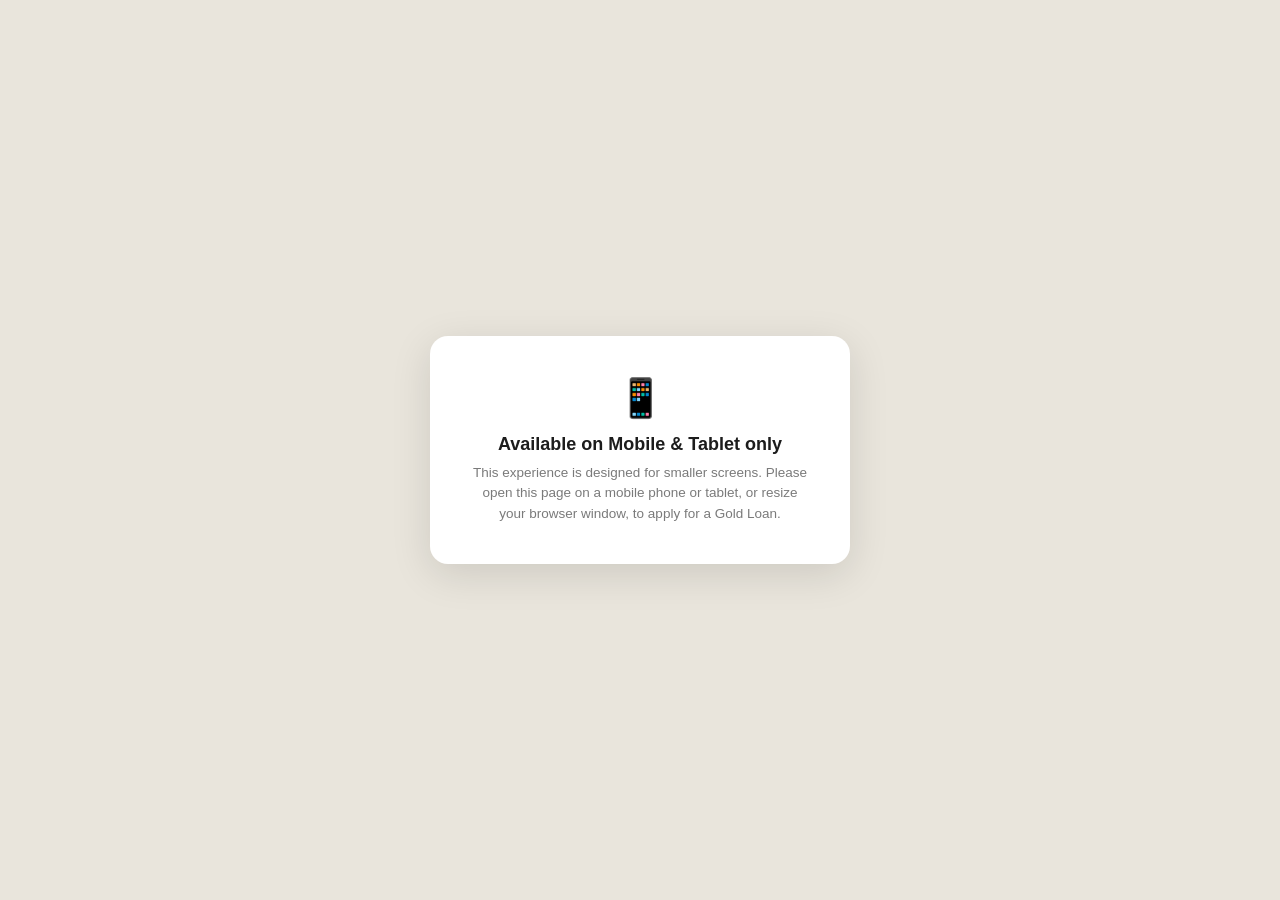
==== commit bfc495ba: "Add files via upload" ====
--- a/hello.html
+++ b/hello.html
@@ -1,2091 +1,418 @@
 <!DOCTYPE html>
 <html lang="en">
-
 <head>
-
-    <meta charset="UTF-8">
-    <meta name="viewport" content="width=device-width, initial-scale=1.0">
-
-    <title>Aditya Birla Gold Loan</title>
-
-    <!-- Swiper CSS -->
-    <link rel="stylesheet"
-        href="https://cdn.jsdelivr.net/npm/swiper@11/swiper-bundle.min.css">
-        <link rel="preconnect" href="https://fonts.googleapis.com">
-<link rel="preconnect" href="https://fonts.gstatic.com" crossorigin>
-<link href="https://fonts.googleapis.com/css2?family=Anek+Latin:wght@100..800&display=swap" rel="stylesheet">
-
-
-
-
-    <link rel="stylesheet" href="index.css">
-
-
+<meta charset="UTF-8">
+<meta name="viewport" content="width=device-width, initial-scale=1, viewport-fit=cover">
+<title>Apply For Gold Loan</title>
+<style>
+  :root{
+    --red-dark:#7a1218;
+    --red:#a3181f;
+    --red-light:#c22026;
+    --gold:#c99a3c;
+    --cream:#fdf6ea;
+    --text:#1c1c1c;
+    --muted:#7a7a7a;
+    --border:#e6e1d8;
+  }
+  *{box-sizing:border-box;margin:0;padding:0;}
+  body{
+    font-family:'Segoe UI',Roboto,Arial,sans-serif;
+    background:#e9e5dc;
+    min-height:100vh;
+    display:flex;
+    align-items:center;
+    justify-content:center;
+    padding:24px;
+  }
+  .phone{
+    width:390px;
+    max-width:100%;
+    min-height:760px;
+    background:var(--cream);
+    border-radius:36px;
+    overflow:hidden;
+    box-shadow:0 20px 60px rgba(0,0,0,.25);
+    position:relative;
+    border:8px solid #1a1a1a;
+  }
+  .topbar{
+    background:linear-gradient(90deg,var(--red-dark),var(--red-light));
+    padding:14px 16px;
+    display:flex;
+    align-items:center;
+    justify-content:space-between;
+    color:#fff;
+  }
+  .topbar .menu-icon span{display:block;width:22px;height:2px;background:#fff;margin:4px 0;border-radius:2px;}
+  .brand{display:flex;align-items:center;gap:8px;}
+  .brand .mark{
+    width:26px;height:26px;
+    background:
+      linear-gradient(135deg,var(--gold) 25%,transparent 25%) -6px 0,
+      linear-gradient(225deg,var(--red-light) 25%,transparent 25%) -6px 0,
+      linear-gradient(315deg,var(--gold) 25%,transparent 25%),
+      linear-gradient(45deg,var(--red-light) 25%,transparent 25%);
+    background-size:13px 13px;
+    border-radius:4px;
+  }
+  .brand-text{line-height:1;}
+  .brand-text b{display:block;font-size:13px;letter-spacing:.5px;}
+  .brand-text small{font-size:10px;letter-spacing:1px;opacity:.85;}
+  .topbar .icons{display:flex;gap:14px;align-items:center;}
+  .icon-circle{
+    width:30px;height:30px;border-radius:50%;
+    background:rgba(255,255,255,.15);
+    display:flex;align-items:center;justify-content:center;
+    font-size:14px;
+  }
+  .marquee-wrap{
+    background:#111;color:#fff;font-size:11px;padding:6px 0;
+    overflow:hidden;white-space:nowrap;
+  }
+  .marquee{display:inline-block;padding-left:100%;animation:scroll 14s linear infinite;}
+  @keyframes scroll{from{transform:translateX(0);}to{transform:translateX(-100%);}}
+
+  .content{padding:20px 18px 30px;}
+  .card{
+    background:#fff;
+    border-radius:18px;
+    padding:24px 20px 20px;
+    box-shadow:0 6px 24px rgba(0,0,0,.06);
+  }
+  .card h1{
+    text-align:center;
+    font-size:22px;
+    color:#111;
+    margin-bottom:20px;
+  }
+  .field{margin-bottom:16px;}
+  .field-label{
+    display:flex;justify-content:space-between;align-items:baseline;
+    font-size:11px;font-weight:700;color:#333;letter-spacing:.3px;
+    margin-bottom:6px;
+  }
+  .field-label span.hint{font-weight:400;color:var(--muted);font-size:10.5px;}
+  .input-wrap{
+    display:flex;align-items:center;
+    border:1.5px solid var(--border);
+    background:#f8f7f4;
+    border-radius:10px;
+    padding:0 12px;
+    height:46px;
+  }
+  .input-wrap svg{flex-shrink:0;margin-right:8px;opacity:.55;}
+  .input-wrap input{
+    border:none;background:transparent;outline:none;
+    width:100%;font-size:14px;color:var(--text);
+  }
+  .input-wrap input::placeholder{color:#a8a49a;}
+  .mobile-row{display:flex;gap:8px;}
+  .country{
+    display:flex;align-items:center;gap:6px;
+    border:1.5px solid var(--border);background:#f8f7f4;
+    border-radius:10px;padding:0 10px;height:46px;font-size:13.5px;color:#444;flex-shrink:0;
+  }
+  .flag{font-size:15px;}
+  .mobile-input{flex:1;display:flex;align-items:center;border:1.5px solid var(--border);background:#f8f7f4;border-radius:10px;padding:0 12px;height:46px;}
+  .mobile-input input{border:none;background:transparent;outline:none;width:100%;font-size:14px;letter-spacing:.5px;}
+  .otp-btn{
+    background:linear-gradient(90deg,var(--red-dark),var(--red-light));
+    color:#fff;border:none;border-radius:10px;
+    padding:0 16px;font-size:12.5px;font-weight:700;
+    cursor:pointer;white-space:nowrap;
+    transition:transform .12s ease, box-shadow .12s ease;
+  }
+  .otp-btn:hover{box-shadow:0 4px 14px rgba(163,24,31,.35);}
+  .otp-btn:active{transform:scale(.96);}
+  .otp-btn:disabled{opacity:.55;cursor:default;}
+
+  .checkbox-row{display:flex;gap:10px;align-items:flex-start;margin:18px 0 18px;font-size:11.5px;color:#555;line-height:1.4;}
+  .checkbox-row input{margin-top:3px;accent-color:var(--red);width:15px;height:15px;flex-shrink:0;}
+  .checkbox-row a{color:var(--red);text-decoration:none;font-weight:600;}
+
+  .apply-btn{
+    width:100%;
+    background:linear-gradient(90deg,var(--red-dark),var(--red-light));
+    color:#fff;border:none;border-radius:30px;
+    padding:15px;font-size:14.5px;font-weight:700;letter-spacing:.5px;
+    display:flex;align-items:center;justify-content:center;gap:8px;
+    cursor:pointer;box-shadow:0 8px 20px rgba(163,24,31,.3);
+  }
+  .apply-btn:disabled{opacity:.5;cursor:not-allowed;box-shadow:none;}
+  .secure-note{
+    text-align:center;font-size:10.5px;color:var(--gold);
+    margin-top:10px;display:flex;align-items:center;justify-content:center;gap:5px;
+  }
+
+  .perks{display:flex;gap:10px;margin-top:22px;}
+  .perk{
+    flex:1;background:#fff;border-radius:14px;padding:14px 8px;
+    text-align:center;box-shadow:0 4px 14px rgba(0,0,0,.05);
+  }
+  .perk .badge{
+    width:34px;height:34px;border-radius:50%;
+    background:#fdf1df;display:flex;align-items:center;justify-content:center;
+    margin:0 auto 8px;font-size:16px;
+  }
+  .perk b{display:block;font-size:11px;color:#222;}
+  .perk small{display:block;font-size:9.5px;color:var(--muted);margin-top:2px;}
+
+  .footer-strip{
+    height:26px;
+    background:repeating-linear-gradient(45deg,var(--gold) 0 8px,var(--red-light) 8px 16px);
+    opacity:.9;
+  }
+
+  /* OTP Modal */
+  .overlay{
+    position:absolute;inset:0;background:rgba(20,10,10,.55);
+    display:flex;align-items:center;justify-content:center;
+    opacity:0;pointer-events:none;transition:opacity .2s ease;
+    padding:24px;
+  }
+  .overlay.show{opacity:1;pointer-events:auto;}
+  .modal{
+    background:#fff;border-radius:18px;padding:26px 22px 22px;
+    width:100%;max-width:320px;
+    transform:translateY(14px);transition:transform .25s ease;
+    box-shadow:0 20px 50px rgba(0,0,0,.3);
+  }
+  .overlay.show .modal{transform:translateY(0);}
+  .modal h2{font-size:17px;margin-bottom:6px;color:#111;}
+  .modal p{font-size:12.5px;color:var(--muted);margin-bottom:18px;}
+  .modal p b{color:#222;}
+  .otp-boxes{display:flex;gap:8px;justify-content:space-between;margin-bottom:16px;}
+  .otp-boxes input{
+    width:42px;height:48px;text-align:center;font-size:18px;font-weight:700;
+    border:1.5px solid var(--border);border-radius:10px;background:#f8f7f4;outline:none;
+    color:var(--text);
+  }
+  .otp-boxes input:focus{border-color:var(--red-light);background:#fff;}
+  .modal .verify-btn{
+    width:100%;background:linear-gradient(90deg,var(--red-dark),var(--red-light));
+    color:#fff;border:none;border-radius:30px;padding:13px;font-size:13.5px;font-weight:700;
+    cursor:pointer;margin-bottom:10px;
+  }
+  .modal .resend{
+    text-align:center;font-size:11.5px;color:var(--muted);
+  }
+  .modal .resend span{color:var(--red);font-weight:700;cursor:pointer;}
+  .modal .close-x{
+    position:absolute;top:14px;right:16px;background:none;border:none;
+    font-size:18px;color:#999;cursor:pointer;
+  }
+  .modal{position:relative;}
+  .status-msg{text-align:center;font-size:11.5px;color:#2e7d32;margin-top:6px;min-height:14px;}
+
+  .desktop-msg{display:none;}
+
+  @media (min-width: 1025px){
+    .phone{display:none;}
+    .desktop-msg{
+      display:flex;
+      flex-direction:column;
+      align-items:center;
+      justify-content:center;
+      text-align:center;
+      max-width:420px;
+      padding:40px;
+      background:#fff;
+      border-radius:18px;
+      box-shadow:0 10px 40px rgba(0,0,0,.12);
+    }
+    .desktop-msg .icon{font-size:38px;margin-bottom:14px;}
+    .desktop-msg h2{font-size:18px;color:#1c1c1c;margin-bottom:8px;}
+    .desktop-msg p{font-size:13.5px;color:#7a7a7a;line-height:1.5;}
+  }
+</style>
 </head>
-
 <body>
 
-  <header class="custom-header">
-    <img src="img/header.png" alt="Header" class="header-image">
-</header>
-
-<section class="hero-section">
-
-    <div class="hero-container">
-
-        <!-- ===========================
-            LEFT BANNER
-        ============================ -->
-
-        <div class="hero-slider">
-
-            <div class="swiper heroSwiper">
-
-                <div class="swiper-wrapper">
-
-                    <div class="swiper-slide">
-                        <img src="img/Group 7 (1).png" alt="">
-                    </div>
-
-                    <div class="swiper-slide">
-                        <img src="img/Group 7 (1).png" alt="">
-                    </div>
-
-                    <div class="swiper-slide">
-                        <img src="img/Group 7 (1).png" alt="">
-                    </div>
-
-                    <div class="swiper-slide">
-                        <img src="img/Group 7 (1).png" alt="">
-                    </div>
-
-                </div>
-
-                <div class="swiper-pagination"></div>
-
-            </div>
-
-        </div>
-
-        <!-- ===========================
-            RIGHT FORM
-        ============================ -->
-
-        <div class="hero-form">
-
-            <div class="form-card">
-
-                <h2>Apply For Gold Loan</h2>
-
-                <form id="leadForm">
-
-                    <!-- Full Name -->
-
-                    <div class="form-group">
-
-                        <label>Full Name</label>
-
-                        <input
-                            type="text"
-                            id="fullname"
-                            placeholder="As per Aadhaar Card"
-                            required>
-
-                    </div>
-
-
-                    <!-- Mobile Number -->
-
-                    <div class="form-group">
-
-                        <label>Mobile Number</label>
-
-                        <div class="mobile-wrapper">
-
-                            <input
-                                type="tel"
-                                id="mobileNumber"
-                                maxlength="10"
-                                placeholder="Enter Mobile Number"
-                                required>
-
-                            <button
-                                type="button"
-                                class="otp-btn"
-                                id="generateOTP">
-
-                                Generate OTP
-
-                            </button>
-
-                        </div>
-
-                    </div>
-
-
-                    <!-- Pincode -->
-
-                    <div class="form-group">
-
-                        <label>PIN Code</label>
-
-                        <input
-                            type="text"
-                            maxlength="6"
-                            placeholder="Enter PIN Code"
-                            required>
-
-                    </div>
-
-
-                    <!-- Checkbox -->
-
-                    <div class="checkbox-group">
-
-                        <input
-                            type="checkbox"
-                            id="terms"
-                            required>
-
-                        <label for="terms">
-
-                            I agree to the
-                            <a href="#">Terms & Conditions</a>
-
-                        </label>
-
-                    </div>
-
-
-                    <!-- Submit -->
-
-                    <button
-                        type="submit"
-                        class="submit-btn">
-
-                        APPLY NOW
-
-                    </button>
-
-
-                    <p class="secure-text">
-
-                        🔒 End-to-End Encrypted Secure Form
-
-                    </p>
-
-                </form>
-
-            </div>
-
-        </div>
-
+<div class="desktop-msg">
+  <div class="icon">📱</div>
+  <h2>Available on Mobile &amp; Tablet only</h2>
+  <p>This experience is designed for smaller screens. Please open this page on a mobile phone or tablet, or resize your browser window, to apply for a Gold Loan.</p>
+</div>
+
+<div class="phone" id="phone">
+  <div class="topbar">
+    <div class="menu-icon"><span></span><span></span><span></span></div>
+    <div class="brand">
+      <div class="mark"></div>
+      <div class="brand-text"><b>GOLD CAPITAL</b><small>FINANCE</small></div>
     </div>
-
-</section>
-
-
-
-<!-- ===========================
-OTP POPUP
-=========================== -->
-
-<div class="otp-modal" id="otpModal">
-
-    <div class="otp-box">
-
-        <button
-            class="close-modal"
-            id="closeModal">
-
-            &times;
-
-        </button>
-
-        <h3>
-
-            Verify Mobile Number
-
-        </h3>
-
-        <p>
-
-            Enter the OTP sent to your registered mobile number.
-
-        </p>
-
-
-        <div class="otp-inputs">
-
-            <input type="text" maxlength="1">
-            <input type="text" maxlength="1">
-            <input type="text" maxlength="1">
-            <input type="text" maxlength="1">
-            <input type="text" maxlength="1">
-            <input type="text" maxlength="1">
-
-        </div>
-
-
-        <button
-            class="verify-btn"
-            id="verifyOTP">
-
-            Verify OTP
-
-        </button>
-
-
-        <button
-            class="resend-btn"
-            id="resendOTP">
-
-            Resend OTP
-
-        </button>
-
+    <div class="icons">
+      <div class="icon-circle">📞</div>
+      <div class="icon-circle">👤</div>
     </div>
-
-</div>
-
-
-<header class="sticky-header">
-
-    <div class="header-container">
-
-        <nav>
-
-            <ul class="menu">
-                <li>
-                    <a href="#ABC Rate Index" class="nav-link active">
-                        ABC Rate Index
-                    </a>
-                </li>
-
-                <li>
-                    <a href="#calculator" class="nav-link">
-                        Calculators
-                    </a>
-                </li>
-                <li>
-                    <a href="#eligibility" class="nav-link">
-                        Eligibility 
-                    </a>
-                </li>
-
-                 <li>
-                    <a href="#how-to-apply" class="nav-link">
-                        How To Apply
-                    </a>
-                </li>
-
-                      <li>
-                    <a href="#fees" class="nav-link">
-                        Fees & Charges
-                    </a>
-                </li>
-
-                <li>
-                    <a href="#Branch Locators" class="nav-link">
-                        Branch Locators
-                    </a>
-                </li>
-
-                
-
-               
-
-          
-
-                <li>
-                    <a href="#faq" class="nav-link">
-                        FAQs
-                    </a>
-                </li>
-
-            </ul>
-
-        </nav>
-
-    </div>
-
-</header>
-
-
-<section class="interest-strip">
-
-    <div class="marquee">
-
-        <div class="marquee-content">
-
-            <span>Competitive Interest Rates Starting from Just 9% p.a.</span>
-            <span>Competitive Interest Rates Starting from Just 9% p.a.</span>
-            <span>Competitive Interest Rates Starting from Just 9% p.a.</span>
-            <span>Competitive Interest Rates Starting from Just 9% p.a.</span>
-            <span>Competitive Interest Rates Starting from Just 9% p.a.</span>
-
-            <!-- Duplicate for infinite loop -->
-            <span>Competitive Interest Rates Starting from Just 9% p.a.</span>
-            <span>Competitive Interest Rates Starting from Just 9% p.a.</span>
-            <span>Competitive Interest Rates Starting from Just 9% p.a.</span>
-            <span>Competitive Interest Rates Starting from Just 9% p.a.</span>
-            <span>Competitive Interest Rates Starting from Just 9% p.a.</span>
-
-        </div>
-
-    </div>
-
-</section>
-
-<!-- four section -->
-
-<!--=====================================
-ABC RATE INDEX SECTION
-======================================-->
-
-<section class="rate-index-section" id="ABC Rate Index">
-
-    <div class="container">
-
-        <!-- Top Header -->
-
-        <div class="rate-header">
-
-            <div class="rate-left">
-
-                <div class="live-status">
-
-                    <span class="live-dot"></span>
-
-                    <span class="live-text">
-                        LIVE MARKET UPDATE
-                    </span>
-
-                </div>
-
-                <h2>
-                    ABC Rate Index
-                </h2>
-
-                <p>
-                    Real-time valuation based on international market trends and IBJA benchmarks.
-                </p>
-
-            </div>
-
-            <div class="rate-right">
-
-                <div class="rate-tabs">
-
-                    <button class="tab-btn active">
-                        Daily Rate
-                    </button>
-
-                    <!-- <button class="tab-btn">
-                        Historical Trend
-                    </button> -->
-
-                </div>
-
-            </div>
-
-        </div>
-
-        <div class="divider"></div>
-
-        <!-- Cards -->
-<div class="rate-slider">
-
-    <button class="rate-slider-arrow rate-slider-prev" type="button">
-        &#8592;
-    </button>
-
-    <div class="rate-slider-viewport">
-        <div class="rate-cards">
-
-            <!-- 18K -->
-            <div class="rate-card">
-                <span class="karat">
-                    18 KARAT / PER GRAM
-                </span>
-
-                <h3 id="gold18">
-                    ₹4,345.00
-                </h3>
-
-                <div class="trend bullish">
-                    ↗ +0.45% (Bullish)
-                </div>
-            </div>
-
-            <!-- 19K -->
-            <div class="rate-card">
-                <span class="karat">
-                    19 KARAT / PER GRAM
-                </span>
-
-                <h3 id="gold19">
-                    ₹4,810.25
-                </h3>
-
-                <div class="trend bullish">
-                    ↗ +0.42% (Bullish)
-                </div>
-            </div>
-
-            <!-- 20K -->
-            <div class="rate-card">
-                <span class="karat">
-                    20 KARAT / PER GRAM
-                </span>
-
-                <h3 id="gold20">
-                    ₹5,275.50
-                </h3>
-
-                <div class="trend bullish">
-                    ↗ +0.38% (Bullish)
-                </div>
-            </div>
-
-            <!-- 21K -->
-            <div class="rate-card">
-                <span class="karat">
-                    21 KARAT / PER GRAM
-                </span>
-
-                <h3 id="gold21">
-                    ₹5,740.75
-                </h3>
-
-                <div class="trend bullish">
-                    ↗ +0.35% (Bullish)
-                </div>
-            </div>
-
-            <!-- 22K -->
-            <div class="rate-card">
-                <span class="karat">
-                    22 KARAT / PER GRAM
-                </span>
-
-                <h3 id="gold22">
-                    ₹6,105.80
-                </h3>
-
-                <div class="trend bullish">
-                    ↗ +0.32% (Bullish)
-                </div>
-            </div>
-
-        </div>
-    </div>
-
-    <button class="rate-slider-arrow rate-slider-next" type="button">
-        &#8594;
-    </button>
-
-</div>
-        
-
-
-    </div>
-
-</section>
-
-<!-- five section counter -->
-
-<section class="stats-section">
-
-    <div class="stats-container">
-
-        <div class="stat-box">
-
-            <h2 class="counter" data-target="68400">0</h2>
-
-            <p>EMPLOYEES</p>
-
-        </div>
-
-        <div class="stat-box">
-
-            <h2 class="counter" data-target="1740">0</h2>
-
-            <p>BRANCHES</p>
-
-        </div>
-
-        <div class="stat-box">
-
-            <h2>₹5.91 Lakh Cr.</h2>
-
-            <p>ASSETS UNDER MANAGEMENT</p>
-
-        </div>
-
-        <div class="stat-box">
-
-            <h2>₹2 Lakh Cr</h2>
-
-            <p>CONSOLIDATED LENDING BOOK</p>
-
-        </div>
-
-    </div>
-
-</section>
-
-
-
-
-
-<!-- why choose us  six -->
-
-<section class="why-choose-section">
-
-    <div class="container">
-
-        <div class="section-heading">
-
-            <h2>
-                Why Choose Aditya Birla Capital
-            </h2>
-
-        </div>
-
-        <div class="why-grid">
-
-    <!-- Card 1 -->
-    <div class="feature-card">
-        <div class="feature-icon">
-            <div class="icon-flipper">
-                <div class="icon-face front">
-                    <img src="img/4 Day Grace Period.png" alt="4 Day Grace Period">
-                </div>
-                <div class="icon-face back">
-                    <img src="img/4 Day Grace Period.png" alt="4 Day Grace Period">
-                </div>
-            </div>
-        </div>
-        <h3>4 Day Grace Period</h3>
-        <p>Never worry about missing a deadline, benefit from a 4-day buffer on your repayments.</p>
-    </div>
-
-    <!-- Card 2 -->
-    <div class="feature-card">
-        <div class="feature-icon">
-            <div class="icon-flipper">
-                <div class="icon-face front">
-                    <img src="img/Zero Charges on Part Release.png" alt="Zero Charges on Part Release">
-                </div>
-                <div class="icon-face back">
-                    <img src="img/Zero Charges on Part Release.png" alt="Zero Charges on Part Release">
-                </div>
-            </div>
-        </div>
-        <h3>Zero Charges on Part Release</h3>
-        <p>Release a portion of your gold anytime at absolutely no extra cost.</p>
-    </div>
-
-    <!-- Card 3 -->
-    <div class="feature-card">
-        <div class="feature-icon">
-            <div class="icon-flipper">
-                <div class="icon-face front">
-                    <img src="img/No Foreclosure Charges.png" alt="No Foreclosure Charges">
-                </div>
-                <div class="icon-face back">
-                    <img src="img/No Foreclosure Charges.png" alt="No Foreclosure Charges">
-                </div>
-            </div>
-        </div>
-        <h3>No Foreclosure Charges</h3>
-        <p>No penalty for pre-closure when you want to prepay your loan amount.</p>
-    </div>
-
-    <!-- Card 4 -->
-    <div class="feature-card">
-        <div class="feature-icon">
-            <div class="icon-flipper">
-                <div class="icon-face front">
-                    <img src="img/Paperless Journey.png" alt="Paperless Journey">
-                </div>
-                <div class="icon-face back">
-                    <img src="img/Paperless Journey.png" alt="Paperless Journey">
-                </div>
-            </div>
-        </div>
-        <h3>Paperless Journey</h3>
-        <p>From application to closure, 100% digital and hassle-free.</p>
-    </div>
-
-    <!-- Card 5 -->
-    <div class="feature-card">
-        <div class="feature-icon">
-            <div class="icon-flipper">
-                <div class="icon-face front">
-                    <img src="img/Rate Stays.png" alt="Rate Stays, Even After Part Release">
-                </div>
-                <div class="icon-face back">
-                    <img src="img/Rate Stays.png" alt="Rate Stays, Even After Part Release">
-                </div>
-            </div>
-        </div>
-        <h3>Rate Stays, Even After Part Release</h3>
-        <p>Your interest rate remains unchanged even after you release part of your gold.</p>
-    </div>
-
-    <!-- Card 6 -->
-    <div class="feature-card">
-        <div class="feature-icon">
-            <div class="icon-flipper">
-                <div class="icon-face front">
-                    <img src="img/Transparent Valuation.png" alt="Transparent Valuation">
-                </div>
-                <div class="icon-face back">
-                    <img src="img/Transparent Valuation.png" alt="Transparent Valuation">
-                </div>
-            </div>
-        </div>
-        <h3>Transparent Valuation</h3>
-        <p>No hidden deductions. We use laser-purity checks in your presence, ensuring every milligram is accounted for.</p>
-    </div>
-
-    <!-- Card 7 -->
-    <div class="feature-card">
-        <div class="feature-icon">
-            <div class="icon-flipper">
-                <div class="icon-face front">
-                    <img src="img/Repayment Options.png" alt="Repayment Options">
-                </div>
-                <div class="icon-face back">
-                    <img src="img/Repayment Options.png" alt="Repayment Options">
-                </div>
-            </div>
-        </div>
-        <h3>Repayment Options</h3>
-        <p>Repay interest only, bullet payments, or part payment. Tailored plans that suit your cash flow needs.</p>
-    </div>
-
-    <!-- Card 8 -->
-    <div class="feature-card">
-        <div class="feature-icon">
-            <div class="icon-flipper">
-                <div class="icon-face front">
-                    <img src="img/Sovereign Protection.png" alt="Sovereign Protection">
-                </div>
-                <div class="icon-face back">
-                    <img src="img/Sovereign Protection.png" alt="Sovereign Protection">
-                </div>
-            </div>
-        </div>
-        <h3>Sovereign Protection</h3>
-        <p>Your assets are protected by global insurance leaders and stored in RBI-compliant vaults with 24/7 surveillance.</p>
-    </div>
-
-</div>
-
-    </div>
-
-</section>
-
-
- <!-- loan  cal-->
-
-
-
-
-  
-<section class="glc"  id ="calculator"-labelledby="calculatorTitle">
-    <div class="glc-container">
-
-      <header class="glc-header">
-        <h1 id="calculatorTitle">Gold Loan Calculator</h1>
-        <p>Discover the instant value of your gold. Fast, secure, and transparent calculations tailored for your financial freedom.</p>
-      </header>
-
-      <!-- TABS -->
-      <div class="glc-tabs" role="tablist" aria-label="Gold loan calculation method">
-        <button class="glc-tab active" id="weightTab" type="button" role="tab" aria-selected="true" data-tab="weight">
-          Calculate by Gold Weight
-        </button>
-        <button class="glc-tab" id="amountTab" type="button" role="tab" aria-selected="false" data-tab="amount">
-          Calculate by Loan Amount
-        </button>
-        <button class="glc-tab" id="interestTab" type="button" role="tab" aria-selected="false" data-tab="interest">
-          Interest Calculator
-        </button>
-      </div>
-
-      <!-- MAIN GRID -->
-      <div class="glc-grid">
-
-        <!-- LEFT: FORM -->
-        <div class="glc-form">
-
-          <!-- WEIGHT PANEL -->
-          <div class="glc-panel active" id="weightPanel">
-
-            <div class="form-group">
-              <label class="field-label" for="goldTypeSelect">Gold Type</label>
-              <select class="select-field" id="goldTypeSelect">
-                <option value="ornament" selected>Ornaments</option>
-                <option value="coin">Gold Coin</option>
-              </select>
-            </div>
-
-            <div class="form-group" id="purityGroupWeight">
-              <label class="field-label">Select Gold Purity</label>
-              <div class="purity-row purity-row-weight" id="purityButtonsWeight"></div>
-            </div>
-
-            <div class="form-group">
-              <label class="field-label" for="weightInput">Gold Weight (in Grams)</label>
-              <div class="input-box">
-                <input id="weightInput" type="number" min="1" max="1000" step="1" value="10" />
-                <span class="unit">Grams</span>
-              </div>
-              <input class="range-slider" id="weightSlider" type="range" min="1" max="1000" step="1" value="10" />
-              <p class="field-help" id="weightHelpText">*Please type in the range of 1 to 1000 grams</p>
-            </div>
-
-            <div class="rate-card-loan">
-              <div>
-                <span class="rate-label">Current Gold Rate</span>
-                <strong class="gold-rate-value">₹0</strong>
-                <span class="rate-unit">per gram</span>
-                <small class="rate-updated">Development rate</small>
-              </div>
-              <button class="refresh-btn" id="refreshRateWeight" type="button" aria-label="Refresh gold rate">↻</button>
-            </div>
-
-            <button class="btn-apply" type="button">Apply Now</button>
-          </div>
-
-          <!-- AMOUNT PANEL -->
-          <div class="glc-panel" id="amountPanel" hidden>
-
-            <div class="form-group">
-              <label class="field-label">Select Gold Purity</label>
-              <div class="purity-row purity-row-compact" id="purityButtonsAmount"></div>
-            </div>
-
-            <div class="form-group">
-              <label class="field-label" for="loanAmountInput">Loan Amount (₹)</label>
-              <div class="input-box">
-                <input id="loanAmountInput" type="number" min="5000" max="500000000" step="1000" value="50000000" />
-              </div>
-              <input class="range-slider" id="loanAmountSlider" type="range" min="5000" max="500000000" step="1000" value="50000000" />
-              <div class="help-row">
-                <span>Min: ₹5,000</span>
-                <span>Max: ₹5cr</span>
-              </div>
-            </div>
-
-            <div class="rate-card-loan">
-              <div>
-                <span class="rate-label">Current Gold Rate</span>
-                <strong class="gold-rate-value">₹0</strong>
-                <span class="rate-unit">per gram</span>
-                <small class="rate-updated">Development rate</small>
-              </div>
-              <button class="refresh-btn" id="refreshRateAmount" type="button" aria-label="Refresh gold rate">↻</button>
-            </div>
-
-            <button class="btn-apply" type="button">Apply Now</button>
-          </div>
-
-          <!-- INTEREST PANEL -->
-          <div class="glc-panel" id="interestPanel" hidden>
-
-            <div class="panel-heading">
-              <span>Interest Calculator</span>
-              <span class="info-icon" title="Loan Amount = (Weight × Purity Factor × Gold Rate) × LTV">i</span>
-            </div>
-
-            <div class="form-group">
-              <div class="label-value-row">
-                <label class="field-label" for="interestWeightInput">Gold Weight (gm)</label>
-                <input class="mini-input" id="interestWeightInput" type="number" min="1" max="1000" step="1" value="10" />
-              </div>
-              <input class="range-slider" id="interestWeightSlider" type="range" min="1" max="1000" step="1" value="10" />
-            </div>
-
-            <div class="form-group">
-              <label class="field-label" for="interestPurity">Gold Purity (Carat)</label>
-              <select class="select-field" id="interestPurity"></select>
-            </div>
-
-            <div class="form-group">
-              <div class="label-value-row">
-                <label class="field-label" for="interestRateInput">Interest Rate (% p.a.)</label>
-                <input class="mini-input" id="interestRateInput" type="number" min="9" max="27" step="0.01" value="9" />
-              </div>
-              <input class="range-slider" id="interestRateSlider" type="range" min="9" max="27" step="0.01" value="9" />
-            </div>
-
-            <div class="form-group">
-              <div class="label-value-row">
-                <label class="field-label" for="tenureInput">Tenure (Months)</label>
-                <input class="mini-input" id="tenureInput" type="number" min="6" max="12" step="1" value="12" />
-              </div>
-              <input class="range-slider" id="tenureSlider" type="range" min="6" max="12" step="1" value="12" />
-            </div>
-
-            <div class="note-box">
-              Calculation: Loan Amount = (Weight × Purity Factor × Gold Rate) × LTV
-            </div>
-
-            <button class="btn-apply" type="button">Apply for Loan</button>
-          </div>
-
-        </div>
-
-        <!-- RIGHT: RESULT -->
-        <div class="glc-result">
-
-          <div class="result-ring">
-            <strong class="result-value" id="resultValue">₹0</strong>
-            <span class="result-label" id="resultLabel">Eligible Loan Amount</span>
-          </div>
-
-          <!-- weight breakdown -->
-          <div class="breakdown-list" id="weightBreakdown">
-            <div class="breakdown-row muted">
-              <span><i class="dot dot-muted"></i>Ornament Value</span>
-              <strong id="ornamentValue">₹0.00</strong>
-            </div>
-            <div class="breakdown-row highlight">
-              <span><i class="dot dot-primary"></i>Eligible Loan</span>
-              <strong id="eligibleLoanOutput">₹0.00</strong>
-            </div>
-          </div>
-
-          <!-- amount breakdown -->
-          <div class="breakdown-list" id="amountBreakdown" hidden>
-            <div class="breakdown-row muted">
-              <span>Loan Amount</span>
-              <strong id="amountLoanAmountOutput">₹0</strong>
-            </div>
-            <div class="breakdown-row highlight">
-              <span>LTV Applied</span>
-              <strong id="ltvAppliedOutput">0%</strong>
-            </div>
-          </div>
-
-          <!-- interest breakdown -->
-          <div class="breakdown-list" id="interestBreakdown" hidden>
-            <div class="breakdown-row muted">
-              <span>Loan Amount</span>
-              <strong id="interestLoanAmount">₹0</strong>
-            </div>
-            <div class="breakdown-row plain">
-              <span>Monthly Interest</span>
-              <strong id="monthlyInterestOutput">₹0</strong>
-            </div>
-            <div class="breakdown-row muted">
-              <span>Total Interest</span>
-              <strong id="totalInterestOutput">₹0</strong>
-            </div>
-            <div class="breakdown-row solid">
-              <span>Total Payable</span>
-              <strong id="totalPaymentOutput">₹0</strong>
-            </div>
-          </div>
-
-          <!-- promo card (weight tab only) -->
-          <div class="promo-card" id="promoCard">
-            <div class="promo-title">Interest Rate</div>
-            <div class="promo-box">
-              <span>Minimum Interest Rate</span>
-              <strong>9% p.a</strong>
-            </div>
-            <p class="promo-range">(Range: 9% - 27% p.a)</p>
-            <p class="promo-note">Interest rates vary as per the Scheme and credit assessment of the borrower.</p>
-          </div>
-
-        </div>
-
-      </div>
-
-      <div class="glc-disclaimer">
-        <strong></strong>
-        *The displayed amount is an approximate value. The final loan amount depends on the
-        gold valuation conducted at the branch.<br>
-        *Your gold's market value is calculated based on a 30-day average of the 22-carat gold rate, with the purity assumed to be 22 carats for valuation purposes.<br>
-        *You can avail a loan of up to 75% of your gold's market value (LTV), subject to its purity of the collateral and the applicable scheme.<br>
-        © 2026 ABCL Financial Services. All rights reserved. Registered NBFC in India.
-      </div>
-
-    </div>
-  </section>
-
-
-<!-- <seven section -->
-
-<section class="how-to-apply "  id="how-to-apply">
-  <div class="container">
-
-    <div class="section-heading">
-      <h2>How To Apply</h2>
-      <p>Simple, professional, and efficient steps to get your loan.</p>
-    </div>
-
-    <div class="steps-row">
-
-      <!-- Step 1: Apply Online -->
-      <div class="step">
-        <div class="step-icon">
-          <svg viewBox="0 0 24 24" xmlns="http://www.w3.org/2000/svg" stroke-width="1.8" stroke-linecap="round" stroke-linejoin="round">
-            <line x1="4" y1="6" x2="16" y2="6"/>
-            <line x1="4" y1="10" x2="14" y2="10"/>
-            <line x1="4" y1="14" x2="11" y2="14"/>
-            <path d="M14 17l6-6 3 3-6 6h-3v-3z"/>
-          </svg>
-        </div>
-        <h3>Apply Online</h3>
-        <p>Fill out the quick form on our portal.</p>
-      </div>
-
-      <!-- Step 2: Visit Branch -->
-      <div class="step">
-        <div class="step-icon">
-          <svg viewBox="0 0 24 24" xmlns="http://www.w3.org/2000/svg" stroke-width="1.8" stroke-linecap="round" stroke-linejoin="round">
-            <path d="M12 22s7-7.2 7-13a7 7 0 1 0-14 0c0 5.8 7 13 7 13z"/>
-            <circle cx="12" cy="9" r="2.4"/>
-          </svg>
-        </div>
-        <h3>Visit Branch</h3>
-        <p>Find a location nearest to your home.</p>
-      </div>
-
-      <!-- Step 3: Gold Valuation -->
-      <div class="step">
-        <div class="step-icon">
-          <svg viewBox="0 0 24 24" xmlns="http://www.w3.org/2000/svg" stroke-width="1.8" stroke-linecap="round" stroke-linejoin="round">
-            <line x1="12" y1="3" x2="12" y2="20"/>
-            <line x1="5" y1="7" x2="19" y2="7"/>
-            <path d="M5 7L2 13a3 3 0 0 0 6 0L5 7z"/>
-            <path d="M19 7l-3 6a3 3 0 0 0 6 0l-3-6z"/>
-            <line x1="8" y1="21" x2="16" y2="21"/>
-          </svg>
-        </div>
-        <h3>Gold Valuation</h3>
-        <p>Purity check done in your presence.</p>
-      </div>
-
-      <!-- Step 4: Documentation -->
-      <div class="step">
-        <div class="step-icon">
-          <svg viewBox="0 0 24 24" xmlns="http://www.w3.org/2000/svg" stroke-width="1.8" stroke-linecap="round" stroke-linejoin="round">
-            <path d="M14 2H6a2 2 0 0 0-2 2v16a2 2 0 0 0 2 2h12a2 2 0 0 0 2-2V8l-6-6z"/>
-            <path d="M14 2v6h6"/>
-            <line x1="8" y1="13" x2="16" y2="13"/>
-            <line x1="8" y1="17" x2="13" y2="17"/>
-          </svg>
-        </div>
-        <h3>Documentation</h3>
-        <p>Complete a simple 1-page agreement.</p>
-      </div>
-
-      <!-- Step 5: Disbursal -->
-      <div class="step">
-        <div class="step-icon">
-          <svg viewBox="0 0 24 24" xmlns="http://www.w3.org/2000/svg" stroke-width="1.8" stroke-linecap="round" stroke-linejoin="round">
-            <polygon class="fill-part" points="12,2 22,8 2,8" stroke="none"/>
-            <line x1="4" y1="8" x2="4" y2="19"/>
-            <line x1="9" y1="8" x2="9" y2="19"/>
-            <line x1="15" y1="8" x2="15" y2="19"/>
-            <line x1="20" y1="8" x2="20" y2="19"/>
-            <line x1="2" y1="22" x2="22" y2="22"/>
-          </svg>
-        </div>
-        <h3>Disbursal</h3>
-        <p>Instant transfer to your bank account.</p>
-      </div>
-
-    </div>
-
   </div>
-</section>
-
-
-<!-- map locator -->
-
-  
-<div class="locator"  id="Branch Locators">
-  <div class="eyebrow">
-    <svg width="12" height="12" viewBox="0 0 24 24" fill="currentColor"><path d="M12 2C7.03 2 3 6.03 3 11c0 5.25 7.05 10.24 7.35 10.45.2.14.45.14.65 0C11.95 21.24 19 16.25 19 11c0-4.97-4.03-9-9-9zm0 12a3 3 0 110-6 3 3 0 010 6z"/></svg>
-    NATIONWIDE PRESENCE
-  </div>
-  <h1>Locate your nearest Gold loan branch</h1>
+  <div class="marquee-wrap"><span class="marquee">Competitive Interest Rates Starting from Just 9% p.a. &nbsp;&nbsp;•&nbsp;&nbsp; Competitive Interest Rates Starting from Just 9% p.a.</span></div>
 
   <div class="content">
-    <!-- SIDEBAR -->
-    <div class="sidebar">
-      <div class="search-box">
-        <svg width="16" height="16" viewBox="0 0 24 24" fill="none" stroke="currentColor" stroke-width="2"><circle cx="11" cy="11" r="7"/><path d="M21 21l-4.3-4.3"/></svg>
-        <input id="searchInput" type="text" placeholder="Enter city or pincode..." />
-      </div>
-      <div class="sidebar-meta">
-        <span class="nearby-count" id="nearbyCount">3 NEARBY PARTNERS</span>
-        <button class="use-location" id="useLocationBtn">
-          <svg width="13" height="13" viewBox="0 0 24 24" fill="none" stroke="currentColor" stroke-width="2"><circle cx="12" cy="12" r="3"/><path d="M12 2v3M12 19v3M2 12h3M19 12h3"/></svg>
-          Use Current Location
-        </button>
-      </div>
-      <div class="list" id="branchList"></div>
-    </div>
-
-    <!-- MAP -->
-    <div class="map-wrap" id="mapWrap">
-      <div class="map-canvas" id="mapCanvas">
-        <svg class="roads" viewBox="0 0 600 560" preserveAspectRatio="none">
-          <path d="M0,120 C150,90 300,160 600,110" stroke="#DCD9D2" stroke-width="3" fill="none"/>
-          <path d="M0,300 C180,280 380,340 600,300" stroke="#DCD9D2" stroke-width="4" fill="none"/>
-          <path d="M60,0 C90,180 40,360 90,560" stroke="#DCD9D2" stroke-width="3" fill="none"/>
-          <path d="M420,0 C400,200 460,380 430,560" stroke="#DCD9D2" stroke-width="3" fill="none"/>
-        </svg>
-      </div>
-
-      <div class="legend">
-        <div class="item"><span class="swatch flag"></span>Flagship</div>
-        <div class="item"><span class="swatch partner"></span>Partner</div>
-      </div>
-
-      <div class="directions-banner" id="directionsBanner">
-        <div class="db-text">Directions to <b id="dbName"></b></div>
-        <button class="dismiss" id="dismissBanner">&times;</button>
-      </div>
-
-      <div id="markersLayer"></div>
-
-      <div class="popup" id="popup">
-        <div class="popup-bar"></div>
-        <div class="popup-inner">
-          <div class="popup-head">
-            <div class="popup-title" id="popupTitle"></div>
-            <button class="popup-close" id="popupClose">&times;</button>
-          </div>
-          <div class="popup-deals">Deals in: <span id="popupDeals"></span></div>
-          <div class="popup-branch"><b>Branch:</b> <span id="popupBranch"></span></div>
-          <div class="popup-row">
-            <div class="popup-icon">
-              <svg width="13" height="13" viewBox="0 0 24 24" fill="none" stroke="currentColor" stroke-width="2.2"><path d="M12 2C7.6 2 4 5.6 4 10c0 5.5 8 12 8 12s8-6.5 8-12c0-4.4-3.6-8-8-8z"/><circle cx="12" cy="10" r="2.6"/></svg>
-            </div>
-            <span id="popupAddress"></span>
-          </div>
-          <div class="popup-row">
-            <div class="popup-icon">
-              <svg width="13" height="13" viewBox="0 0 24 24" fill="none" stroke="currentColor" stroke-width="2.2"><path d="M22 16.9v3a2 2 0 01-2.2 2 19.8 19.8 0 01-8.6-3.1 19.5 19.5 0 01-6-6A19.8 19.8 0 012.1 4.2 2 2 0 014.1 2h3a2 2 0 012 1.7c.1.9.3 1.8.6 2.7a2 2 0 01-.5 2.1L8 9.7a16 16 0 006 6l1.2-1.2a2 2 0 012.1-.5c.9.3 1.8.5 2.7.6a2 2 0 011.7 2z"/></svg>
-            </div>
-            <span id="popupPhone"></span>
-          </div>
-          <a class="popup-directions" id="popupDirections" href="#" target="_blank" rel="noopener">
-            <div class="popup-icon">
-              <svg width="13" height="13" viewBox="0 0 24 24" fill="none" stroke="currentColor" stroke-width="2.2"><path d="M3 11l18-8-8 18-2-8-8-2z"/></svg>
-            </div>
-            <span>Get Directions</span>
-          </a>
+    <div class="card">
+      <h1>Apply For Gold Loan</h1>
+
+      <div class="field">
+        <div class="field-label">FULL NAME <span class="hint">As per Aadhaar Card</span></div>
+        <div class="input-wrap">
+          <svg width="16" height="16" viewBox="0 0 24 24" fill="none" stroke="#888" stroke-width="2"><circle cx="12" cy="8" r="4"/><path d="M4 21c0-4 4-6 8-6s8 2 8 6"/></svg>
+          <input type="text" id="fullName" placeholder="Enter your full name">
         </div>
       </div>
 
-      <div class="zoom-controls">
-        <button class="zoom-btn" id="zoomIn">+</button>
-        <button class="zoom-btn" id="zoomOut">&minus;</button>
+      <div class="field">
+        <div class="field-label">MOBILE NUMBER</div>
+        <div class="mobile-row">
+          <div class="country"><span class="flag">🇮🇳</span> +91</div>
+          <div class="mobile-input">
+            <input type="tel" id="mobile" maxlength="10" placeholder="Enter 10-digit number">
+          </div>
+          <button class="otp-btn" id="getOtpBtn" onclick="sendOtp()">GET OTP</button>
+        </div>
       </div>
+
+      <div class="field">
+        <div class="field-label">PIN CODE</div>
+        <div class="input-wrap">
+          <svg width="16" height="16" viewBox="0 0 24 24" fill="none" stroke="#888" stroke-width="2"><path d="M21 10c0 7-9 12-9 12s-9-5-9-12a9 9 0 0118 0z"/><circle cx="12" cy="10" r="3"/></svg>
+          <input type="text" id="pin" maxlength="6" placeholder="Enter 6-digit PIN code">
+        </div>
+      </div>
+
+      <label class="checkbox-row">
+        <input type="checkbox" id="agree">
+        <span>I agree to the <a href="#">Terms &amp; Conditions</a> and authorize representative contact.</span>
+      </label>
+
+      <button class="apply-btn" id="applyBtn" disabled onclick="applyNow()">
+        <span id="applyLabel">APPLY NOW</span> →
+      </button>
+      <div class="secure-note">🔒 End-to-End 256-Bit Encrypted Secure Form</div>
+      <div class="status-msg" id="statusMsg"></div>
+    </div>
+
+    <div class="perks">
+      <div class="perk"><div class="badge">💰</div><b>Low Processing Fee</b><small>First Loan Offer</small></div>
+      <div class="perk"><div class="badge">⚡</div><b>Quick Disbursal</b><small>Direct Bank Transfer</small></div>
+      <div class="perk"><div class="badge">🛡️</div><b>100% Insured</b><small>Safe Vault Storage</small></div>
+    </div>
+  </div>
+
+  <div class="footer-strip"></div>
+
+  <!-- OTP Modal -->
+  <div class="overlay" id="otpOverlay">
+    <div class="modal">
+      <button class="close-x" onclick="closeOtp()">✕</button>
+      <h2>Verify Mobile Number</h2>
+      <p>OTP sent to <b id="otpMobileDisplay">+91 XXXXXXXXXX</b></p>
+      <div class="otp-boxes">
+        <input maxlength="1" inputmode="numeric">
+        <input maxlength="1" inputmode="numeric">
+        <input maxlength="1" inputmode="numeric">
+        <input maxlength="1" inputmode="numeric">
+      </div>
+      <button class="verify-btn" onclick="verifyOtp()">VERIFY &amp; CONTINUE</button>
+      <div class="resend">Didn't receive code? <span onclick="sendOtp(true)">Resend OTP</span></div>
     </div>
   </div>
 </div>
 
-
-
-
-
-
-<!-- eligibility -->
-
-<section class="eligibility-section" id="eligibility">
-  <div class="container">
-
-    <!-- Header -->
-    <header class="section-header">
-      <p class="eyebrow"><span class="live-dot"></span></span>Eligibility &amp; Documents</p>
-      <h1 class="section-title">Eligibility Criteria</h1>
-      <p class="section-subtitle">
-        Transparency is our priority. Know exactly what you need before you start your
-        application journey with ABCL Finance.
-      </p>
-    </header>
-
-    <!-- Content -->
-    <div class="content-grid">
-
-      <!-- Eligibility Accordion Card -->
-      <div class="card eligibility-card">
-        <div class="card-heading">
-          <span class="icon-badge icon-badge--pink" aria-hidden="true">
-            <svg viewBox="0 0 24 24" fill="none" xmlns="http://www.w3.org/2000/svg">
-              <circle cx="12" cy="8" r="3.25" stroke="currentColor" stroke-width="1.6"/>
-              <path d="M5 19c0-3.31 3.13-6 7-6s7 2.69 7 6" stroke="currentColor" stroke-width="1.6" stroke-linecap="round"/>
-            </svg>
-          </span>
-          <h2>Eligibility</h2>
-        </div>
-
-        <ul class="accordion" role="list">
-          <li class="accordion-item">
-            <button class="accordion-trigger" type="button" aria-expanded="false">
-              <span>Age requirements</span>
-              <svg class="chevron" viewBox="0 0 24 24" fill="none" aria-hidden="true">
-                <path d="M6 9l6 6 6-6" stroke="currentColor" stroke-width="2" stroke-linecap="round" stroke-linejoin="round"/>
-              </svg>
-            </button>
-            <div class="accordion-panel">
-              <p>Applicants must be a minimum of 18 years old and should not exceed 72 years of age at the time of loan booking.</p>
-            </div>
-          </li>
-
-          <li class="accordion-item">
-            <button class="accordion-trigger" type="button" aria-expanded="false">
-              <span>Accepted gold categories</span>
-              <svg class="chevron" viewBox="0 0 24 24" fill="none" aria-hidden="true">
-                <path d="M6 9l6 6 6-6" stroke="currentColor" stroke-width="2" stroke-linecap="round" stroke-linejoin="round"/>
-              </svg>
-            </button>
-            <div class="accordion-panel">
-              <p>Ornaments and gold coins</p>
-            </div>
-          </li>
-
-          <li class="accordion-item">
-            <button class="accordion-trigger" type="button" aria-expanded="false">
-              <span>Purity requirements</span>
-              <svg class="chevron" viewBox="0 0 24 24" fill="none" aria-hidden="true">
-                <path d="M6 9l6 6 6-6" stroke="currentColor" stroke-width="2" stroke-linecap="round" stroke-linejoin="round"/>
-              </svg>
-            </button>
-            <div class="accordion-panel">
-              <p>GGold jewellery of 18K to 22K purity is generally accepted for pledge, while gold coins of 24K purity may also be eligible.</p>
-            </div>
-          </li>
-
-          <li class="accordion-item">
-            <button class="accordion-trigger" type="button" aria-expanded="false">
-              <span>Loan limits</span>
-              <svg class="chevron" viewBox="0 0 24 24" fill="none" aria-hidden="true">
-                <path d="M6 9l6 6 6-6" stroke="currentColor" stroke-width="2" stroke-linecap="round" stroke-linejoin="round"/>
-              </svg>
-            </button>
-            <div class="accordion-panel">
-              <p>5,000 to 5,00,00,000 </p>
-            </div>
-          </li>
-
-          <li class="accordion-item">
-            <button class="accordion-trigger" type="button" aria-expanded="false">
-              <span>PAN requirements</span>
-              <svg class="chevron" viewBox="0 0 24 24" fill="none" aria-hidden="true">
-                <path d="M6 9l6 6 6-6" stroke="currentColor" stroke-width="2" stroke-linecap="round" stroke-linejoin="round"/>
-              </svg>
-            </button>
-            <div class="accordion-panel">
-              <p>PAN mandatory for loans above ₹1 lakhs </p>
-            </div>
-          </li>
-        </ul>
-      </div>
-
-      <!-- Documents Required Card -->
-      <div class="card documents-card">
-        <div class="card-heading">
-          <span class="icon-badge icon-badge--outline" aria-hidden="true">
-            <svg viewBox="0 0 24 24" fill="none" xmlns="http://www.w3.org/2000/svg">
-              <path d="M8 3h5l5 5v10a2 2 0 0 1-2 2H8a2 2 0 0 1-2-2V5a2 2 0 0 1 2-2z" stroke="currentColor" stroke-width="1.6" stroke-linejoin="round"/>
-              <path d="M13 3v5h5" stroke="currentColor" stroke-width="1.6" stroke-linejoin="round"/>
-            </svg>
-          </span>
-          <h2>Documents Required</h2>
-        </div>
-
-        <ul class="doc-list" role="list">
-          <li class="doc-item">
-            <span class="doc-icon" aria-hidden="true">
-              <svg viewBox="0 0 24 24" fill="none" xmlns="http://www.w3.org/2000/svg">
-                <rect x="3" y="5" width="18" height="14" rx="2" stroke="currentColor" stroke-width="1.6"/>
-                <circle cx="8.5" cy="10.5" r="1.75" stroke="currentColor" stroke-width="1.4"/>
-                <path d="M5.5 16c.6-1.7 2-2.5 3-2.5s2.4.8 3 2.5" stroke="currentColor" stroke-width="1.4" stroke-linecap="round"/>
-                <path d="M14 10h4M14 13h4" stroke="currentColor" stroke-width="1.4" stroke-linecap="round"/>
-              </svg>
-            </span>
-            <div class="doc-text">
-              <h3>Identity Proof</h3>
-              <p>Aadhaar, Voter ID, Passport, or Driving Licence.</p>
-            </div>
-          </li>
-
-          <li class="doc-item">
-            <span class="doc-icon" aria-hidden="true">
-              <svg viewBox="0 0 24 24" fill="none" xmlns="http://www.w3.org/2000/svg">
-                <path d="M12 21s7-6.1 7-11.5S15.9 2 12 2 5 4.6 5 9.5 12 21 12 21z" stroke="currentColor" stroke-width="1.6" stroke-linejoin="round"/>
-                <circle cx="12" cy="9.5" r="2.25" stroke="currentColor" stroke-width="1.5"/>
-              </svg>
-            </span>
-            <div class="doc-text">
-              <h3>Address Proof</h3>
-              <p>Utility bills, Rent Agreement, or Property Tax receipts.</p>
-            </div>
-          </li>
-
-          <li class="doc-item">
-            <span class="doc-icon" aria-hidden="true">
-              <svg viewBox="0 0 24 24" fill="none" xmlns="http://www.w3.org/2000/svg">
-                <rect x="3" y="6" width="18" height="12" rx="2" stroke="currentColor" stroke-width="1.6"/>
-                <path d="M3 10h18" stroke="currentColor" stroke-width="1.6"/>
-                <path d="M6.5 14h4" stroke="currentColor" stroke-width="1.4" stroke-linecap="round"/>
-              </svg>
-            </span>
-            <div class="doc-text">
-              <h3>PAN Card</h3>
-              <p>Mandatory for verification and high-value transactions.</p>
-            </div>
-          </li>
-
-          <li class="doc-item">
-            <span class="doc-icon" aria-hidden="true">
-              <svg viewBox="0 0 24 24" fill="none" xmlns="http://www.w3.org/2000/svg">
-                <rect x="3" y="4" width="14" height="16" rx="2" stroke="currentColor" stroke-width="1.6"/>
-                <path d="M7 9h6M7 12.5h6M7 16h3.5" stroke="currentColor" stroke-width="1.4" stroke-linecap="round"/>
-                <circle cx="18" cy="17" r="3" fill="var(--doc-card-bg)" stroke="currentColor" stroke-width="1.4"/>
-                <path d="M18 15.6v2.8M16.6 17h2.8" stroke="currentColor" stroke-width="1.4" stroke-linecap="round"/>
-              </svg>
-            </span>
-            <div class="doc-text">
-              <h3>Additional</h3>
-              <p>Passport sized photographs and bank account details for disbursement.</p>
-            </div>
-          </li>
-        </ul>
-      </div>
-
-    </div>
-  </div>
-</section>
-
-
-
-
-
-
-
-
-
-<!-- 8 section  Standard Charges
-& Service Fees-->
-
-<section class="service-fees-section"   id="fees">
-
-    <div class="service-container">
-
-        <div class="section-top">
-          <!-- <span class="live-dot"></span>
-
-            <span class="badge">
-                TRANSPARENCY FIRST
-            </span> -->
-
-             <p class="badge"><span class="live-dot"></span></span> TRANSPARENCY FIRST</p>
-
-            <h2>
-                Standard Charges <br>
-                & Service Fees
-            </h2>
-
-            <p style="font-size: 18px; font-weight: 400; font-family: 'AnkaLatin', sans-serif; color: #45464C;">
-    We believe in complete transparency. Below is our comprehensive fee schedule
-    for all financial services, designed to be clear and straightforward.
-</p>
-
-        </div>
-
-        <div class="fees-table">
-
-            <div class="table-header">
-
-                <div>PARTICULARS</div>
-
-                <div>ABCL PROPOSED CHARGES</div>
-
-            </div>
-
-            <div class="table-row">
-                <div>Processing Fee</div>
-                <div><strong>Up to 2%</strong></div>
-            </div>
-
-            <div class="table-row">
-                <div>MTM Charges on more than 90% LTV</div>
-                <div><strong>Flat 500/-</strong> (Capped once per Quarter) </div>
-            </div>
-
-            <div class="table-row">
-                <div>Auction Intimation Notice Charges</div>
-                <div>Rs. 200 per Notice Charges</div>
-            </div>
-
-            <div class="table-row">
-                <div>Post Auction Charges</div>
-                <div>Rs. 1,500</div>
-            </div>
-
-            <div class="table-row">
-                <div>Cash Handling Charges</div>
-                <div>
-                    ₹20 or 0.20% of Cash transaction value
-                    <small>(whichever is higher)</small>
-                </div>
-            </div>
-
-            <div class="table-row">
-                <div>Franking Charges applicable as per state including cess</div>
-                <div>Actuals where ever applicable</div>
-            </div>
-
-            <div class="table-row">
-                <div>Penal Charge</div>
-                <div class="red-text">
-                    6.00% p.a.
-                </div>
-            </div>
-
-            <div class="table-row">
-                <div>SMS Charges</div>
-                <div>Rs.10 Flat Per Loan</div>
-            </div>
-
-            <div class="table-row">
-                <div>Foreclosure Charges</div>
-
-                <div>
-                    <strong>NIL</strong>
-                    <small>
-                        Minimum of 10 days interest will be charged if loan is closed within 10 days
-                    </small>
-                </div>
-
-            </div>
-
-            <div class="table-row">
-                <div>Credit Appraisal Fee</div>
-
-                <div>
-
-                    <div>&lt; 2.5 Lakh &nbsp;&nbsp;&nbsp; <strong>Rs.25</strong></div>
-
-                    <div>&gt; 2.5 Lakh &nbsp;&nbsp;&nbsp; <strong>Rs.75</strong></div>
-
-                </div>
-
-            </div>
-
-            <div class="table-row">
-                <div>Safe Custody Charges</div>
-
-                <div>
-                    Rs.5/per gram per month
-
-                    <small>
-                        payable at the time of closure or renewal
-                    </small>
-
-                </div>
-
-            </div>
-
-            <div class="table-row">
-                <div>Overdue Notice Charges</div>
-
-                <div>
-                    Rs.200
-                  per Notice (once in 90 days)
-                </div>
-
-            </div>
-
-            <div class="table-footer">
-
-                * Charges are subject to change based on regulatory guidelines and company policy.
-                Terms and conditions apply.
-
-            </div>
-
-        </div>
-
-    </div>
-
-</section>
-
-
-
-
-
-
-
-
-
-
-<!-- 12 section  faqs-->
-
-
-<section class="faq-section"  id="faq">
-  <div class="container">
-
-    <!-- Header -->
-    <header class="faq-header">
-      <h1 class="faq-title">Frequently Asked Questions</h1>
-      <p class="faq-subtitle">Everything you need to know about partnering with Aureate Finance.</p>
-    </header>
-
-    <!-- Accordion -->
-    <div class="faq-list" id="faqList">
-
-      <div class="faq-item is-open">
-        <button class="faq-question" type="button" aria-expanded="true">
-          <span>How can I repay my gold loan?</span>
-          <svg class="faq-chevron" viewBox="0 0 24 24" fill="none"><path d="M6 9l6 6 6-6" stroke="currentColor" stroke-width="2" stroke-linecap="round" stroke-linejoin="round"/></svg>
-        </button>
-        <div class="faq-answer">
-          <p>You can repay your gold loan via bullet repayment, at tenure-end, or interest-only payments. Aureate Finance offers flexible gold loan repayment options to match your cash flow and preference.</p>
-        </div>
-      </div>
-
-      <div class="faq-item">
-        <button class="faq-question" type="button" aria-expanded="false">
-          <span>Is part-release of pledged gold allowed?</span>
-          <svg class="faq-chevron" viewBox="0 0 24 24" fill="none"><path d="M6 9l6 6 6-6" stroke="currentColor" stroke-width="2" stroke-linecap="round" stroke-linejoin="round"/></svg>
-        </button>
-        <div class="faq-answer">
-          <p>
-Yes, part-release of pledged gold is allowed without the need to close the entire loan with no 
-additional charges, subject to repayment of applicable dues. Borrowers can also make partial 
-principal repayments at any time to reduce the outstanding amount and interest liability. 
-Additionally, the loan may be foreclosed before the end of the tenure by repaying the full outstanding 
-amount. This flexibility enables effective loan management and closure.</p>
-        </div>
-      </div>
-
-      <div class="faq-item">
-        <button class="faq-question" type="button" aria-expanded="false">
-          <span>What happens in case of non-payment?</span>
-          <svg class="faq-chevron" viewBox="0 0 24 24" fill="none"><path d="M6 9l6 6 6-6" stroke="currentColor" stroke-width="2" stroke-linecap="round" stroke-linejoin="round"/></svg>
-        </button>
-        <div class="faq-answer">
-          <p>
-Non-payment may attract penal charges and, if the dues remain unpaid, the pledged gold may be 
-auctioned in accordance with applicable regulations and loan terms.
-</p>
-        </div>
-      </div>
-
-      <div class="faq-item">
-        <button class="faq-question" type="button" aria-expanded="false">
-          <span>Are there any additional charges?</span>
-          <svg class="faq-chevron" viewBox="0 0 24 24" fill="none"><path d="M6 9l6 6 6-6" stroke="currentColor" stroke-width="2" stroke-linecap="round" stroke-linejoin="round"/></svg>
-        </button>
-        <div class="faq-answer">
-          <p>
-Additional charges such as processing fees, valuation charges, penal charges, and other applicable 
-fees may apply as per the loan application</p>
-        </div>
-      </div>
-
-      <div class="faq-item">
-        <button class="faq-question" type="button" aria-expanded="false">
-          <span>How can I avoid rejection of my gold loan application?</span>
-          <svg class="faq-chevron" viewBox="0 0 24 24" fill="none"><path d="M6 9l6 6 6-6" stroke="currentColor" stroke-width="2" stroke-linecap="round" stroke-linejoin="round"/></svg>
-        </button>
-        <div class="faq-answer">
-          <p>
-Ensure you meet the eligibility criteria, submit complete and valid documents, and pledge gold that 
-meets the lender’s accepted purity and valuation standards.</p>
-        </div>
-      </div>
-
-      <div class="faq-item faq-item--extra">
-        <button class="faq-question" type="button" aria-expanded="false">
-          <span>Which gold items are accepted for a gold loan?</span>
-          <svg class="faq-chevron" viewBox="0 0 24 24" fill="none"><path d="M6 9l6 6 6-6" stroke="currentColor" stroke-width="2" stroke-linecap="round" stroke-linejoin="round"/></svg>
-        </button>
-        <div class="faq-answer">
-          <p>
-You can use gold as collateral for the loan, provided it is of at least 18 karat purity and gold coin of 24 
-Karat purity. However, remember that loans are not granted against 24-karat gold bars and biscuits, 
-bullions, digital gold, gold bonds etc.</p>
-        </div>
-      </div>
-
-      <div class="faq-item faq-item--extra">
-        <button class="faq-question" type="button" aria-expanded="false">
-          <span>How do fluctuations in gold prices affect gold loan?</span>
-          <svg class="faq-chevron" viewBox="0 0 24 24" fill="none"><path d="M6 9l6 6 6-6" stroke="currentColor" stroke-width="2" stroke-linecap="round" stroke-linejoin="round"/></svg>
-        </button>
-        <div class="faq-answer">
-          <p>
-The most significant factor affecting a gold loan is the Loan-to-Value (LTV) ratio, which is the ratio of 
-the loan amount to the value of the pledged gold. When gold prices rise, borrowers can get larger 
-loan amounts, and vice versa. Lenders monitor gold price trends to determine the standard gold 
-value for a smooth lending experience. The LTV ratio is also based on the purity of the gold, directly 
-tied to gold prices.
-Additionally, in case of fluctuations in gold prices during the loan tenure, you may be required to 
-provide margin money on the existing loan amount to maintain the RBI-prescribed LTV limits</p>
-        </div>
-      </div>
-
-      <!-- Extra items — hidden until "View More" is clicked -->
-      
-
-      <div class="faq-item faq-item--extra">
-        <button class="faq-question" type="button" aria-expanded="false">
-          <span> How is the gold kept safe?
-</span>
-          <svg class="faq-chevron" viewBox="0 0 24 24" fill="none"><path d="M6 9l6 6 6-6" stroke="currentColor" stroke-width="2" stroke-linecap="round" stroke-linejoin="round"/></svg>
-        </button>
-        <div class="faq-answer">
-          <p>Our branches follow robust security protocols, including multiple key custodians and centrally 
-controlled access. Pledged gold is stored in vaults under 24x7 CCTV surveillance, along with 
-enhanced branch security measures such as guards to ensure its safet</p>
-        </div>
-      </div>
-
-      <div class="faq-item faq-item--extra">
-        <button class="faq-question" type="button" aria-expanded="false">
-          <span>Can I avail more than one gold loan?</span>
-          <svg class="faq-chevron" viewBox="0 0 24 24" fill="none"><path d="M6 9l6 6 6-6" stroke="currentColor" stroke-width="2" stroke-linecap="round" stroke-linejoin="round"/></svg>
-        </button>
-        <div class="faq-answer">
-          <p>
-Yes, you can avail multiple loans with us</p>
-        </div>
-      </div>
-
-      <div class="faq-item faq-item--extra">
-        <button class="faq-question" type="button" aria-expanded="false">
-          <span>Are precious stones, gems, or other embedded materials considered during gold valuation?</span>
-          <svg class="faq-chevron" viewBox="0 0 24 24" fill="none"><path d="M6 9l6 6 6-6" stroke="currentColor" stroke-width="2" stroke-linecap="round" stroke-linejoin="round"/></svg>
-        </button>
-        <div class="faq-answer">
-          <p>
-For valuation purposes, only the intrinsic value of gold in the eligible collateral is considered. No 
-additional value is assigned for precious stones, gems, or any other embedded cost elements in the 
-ornament</p>
-        </div>
-      </div>
-
-      <div class="faq-item faq-item--extra">
-        <button class="faq-question" type="button" aria-expanded="false">
-          <span>What is the minimum and maximum loan amount available under Aditya Birla Capital Gold Loan?</span>
-          <svg class="faq-chevron" viewBox="0 0 24 24" fill="none"><path d="M6 9l6 6 6-6" stroke="currentColor" stroke-width="2" stroke-linecap="round" stroke-linejoin="round"/></svg>
-        </button>
-        <div class="faq-answer">
-          <p>
-The minimum Gold Loan amount available is ₹5,000, while the maximum loan amount is ₹50 lakhs. 
-Enhanced due diligence may be applicable for loan amounts above ₹50 lakhs, as per internal 
-policies and regulatory requirements.</p>
-        </div>
-      </div>
-
-      <div class="faq-item faq-item--extra">
-        <button class="faq-question" type="button" aria-expanded="false">
-          <span>What interest rate will I be charged?</span>
-          <svg class="faq-chevron" viewBox="0 0 24 24" fill="none"><path d="M6 9l6 6 6-6" stroke="currentColor" stroke-width="2" stroke-linecap="round" stroke-linejoin="round"/></svg>
-        </button>
-        <div class="faq-answer">
-          <p>Interest rates vary based on the loan amount, tenure, and repayment scheme you choose, typically ranging between 9% and 24% per annum.</p>
-        </div>
-      </div>
-
-      <div class="faq-item faq-item--extra">
-        <button class="faq-question" type="button" aria-expanded="false">
-          <span>Can I take a gold loan on jewellery with stones?</span>
-          <svg class="faq-chevron" viewBox="0 0 24 24" fill="none"><path d="M6 9l6 6 6-6" stroke="currentColor" stroke-width="2" stroke-linecap="round" stroke-linejoin="round"/></svg>
-        </button>
-        <div class="faq-answer">
-          <p>Yes, but only the gold content is valued for the loan — the weight of stones, beads, or other embedded materials is deducted.</p>
-        </div>
-      </div>
-
-      <div class="faq-item faq-item--extra">
-        <button class="faq-question" type="button" aria-expanded="false">
-          <span>Do I need a credit score to get a gold loan?</span>
-          <svg class="faq-chevron" viewBox="0 0 24 24" fill="none"><path d="M6 9l6 6 6-6" stroke="currentColor" stroke-width="2" stroke-linecap="round" stroke-linejoin="round"/></svg>
-        </button>
-        <div class="faq-answer">
-          <p>No, gold loans are secured against your pledged gold, so approval isn't dependent on your credit score.</p>
-        </div>
-      </div>
-
-      <div class="faq-item faq-item--extra">
-        <button class="faq-question" type="button" aria-expanded="false">
-          <span>Can I renew my gold loan after the tenure ends?</span>
-          <svg class="faq-chevron" viewBox="0 0 24 24" fill="none"><path d="M6 9l6 6 6-6" stroke="currentColor" stroke-width="2" stroke-linecap="round" stroke-linejoin="round"/></svg>
-        </button>
-        <div class="faq-answer">
-          <p>Yes, most gold loans can be renewed by paying the accrued interest, allowing you to continue the loan for a fresh tenure.</p>
-        </div>
-      </div>
-
-      <div class="faq-item faq-item--extra">
-        <button class="faq-question" type="button" aria-expanded="false">
-          <span>What happens if the gold price drops after I take the loan?</span>
-          <svg class="faq-chevron" viewBox="0 0 24 24" fill="none"><path d="M6 9l6 6 6-6" stroke="currentColor" stroke-width="2" stroke-linecap="round" stroke-linejoin="round"/></svg>
-        </button>
-        <div class="faq-answer">
-          <p>Your loan terms remain fixed at disbursement. However, a sharp drop may require you to pledge additional gold or repay part of the loan to maintain the required margin.</p>
-        </div>
-      </div>
-
-      <div class="faq-item faq-item--extra">
-        <button class="faq-question" type="button" aria-expanded="false">
-          <span>Can I get a gold loan without visiting a branch?</span>
-          <svg class="faq-chevron" viewBox="0 0 24 24" fill="none"><path d="M6 9l6 6 6-6" stroke="currentColor" stroke-width="2" stroke-linecap="round" stroke-linejoin="round"/></svg>
-        </button>
-        <div class="faq-answer">
-          <p>Yes, select branches and partners offer doorstep gold loan services where an executive visits you for valuation and documentation.</p>
-        </div>
-      </div>
-
-      <div class="faq-item faq-item--extra">
-        <button class="faq-question" type="button" aria-expanded="false">
-          <span>Is there a processing fee for a gold loan?</span>
-          <svg class="faq-chevron" viewBox="0 0 24 24" fill="none"><path d="M6 9l6 6 6-6" stroke="currentColor" stroke-width="2" stroke-linecap="round" stroke-linejoin="round"/></svg>
-        </button>
-        <div class="faq-answer">
-          <p>Yes, a nominal one-time processing fee (usually 0.5%–1% of the loan amount) plus applicable GST is charged at disbursement.</p>
-        </div>
-      </div>
-
-      <div class="faq-item faq-item--extra">
-        <button class="faq-question" type="button" aria-expanded="false">
-          <span>What is the maximum tenure for a gold loan?</span>
-          <svg class="faq-chevron" viewBox="0 0 24 24" fill="none"><path d="M6 9l6 6 6-6" stroke="currentColor" stroke-width="2" stroke-linecap="round" stroke-linejoin="round"/></svg>
-        </button>
-        <div class="faq-answer">
-          <p>Gold loan tenures typically range from 3 months to 36 months, depending on the scheme you select.</p>
-        </div>
-      </div>
-
-      <div class="faq-item faq-item--extra">
-        <button class="faq-question" type="button" aria-expanded="false">
-          <span>Can I take multiple gold loans at the same time?</span>
-          <svg class="faq-chevron" viewBox="0 0 24 24" fill="none"><path d="M6 9l6 6 6-6" stroke="currentColor" stroke-width="2" stroke-linecap="round" stroke-linejoin="round"/></svg>
-        </button>
-        <div class="faq-answer">
-          <p>Yes, you can pledge different gold items across multiple loans, subject to internal eligibility and exposure limits.</p>
-        </div>
-      </div>
-
-      <div class="faq-item faq-item--extra">
-        <button class="faq-question" type="button" aria-expanded="false">
-          <span>What types of gold are accepted for a loan?</span>
-          <svg class="faq-chevron" viewBox="0 0 24 24" fill="none"><path d="M6 9l6 6 6-6" stroke="currentColor" stroke-width="2" stroke-linecap="round" stroke-linejoin="round"/></svg>
-        </button>
-        <div class="faq-answer">
-          <p>Gold jewellery and bank-issued gold coins (up to 50g) are accepted. Gold bars, bullion, and coins from other sources are not eligible.</p>
-        </div>
-      </div>
-
-      <div class="faq-item faq-item--extra">
-        <button class="faq-question" type="button" aria-expanded="false">
-          <span>Will I get my exact gold items back after repayment?</span>
-          <svg class="faq-chevron" viewBox="0 0 24 24" fill="none"><path d="M6 9l6 6 6-6" stroke="currentColor" stroke-width="2" stroke-linecap="round" stroke-linejoin="round"/></svg>
-        </button>
-        <div class="faq-answer">
-          <p>Yes, the exact items you pledged are securely stored and returned to you once the loan is fully repaid.</p>
-        </div>
-      </div>
-
-      <div class="faq-item faq-item--extra">
-        <button class="faq-question" type="button" aria-expanded="false">
-          <span>Can someone else repay my gold loan on my behalf?</span>
-          <svg class="faq-chevron" viewBox="0 0 24 24" fill="none"><path d="M6 9l6 6 6-6" stroke="currentColor" stroke-width="2" stroke-linecap="round" stroke-linejoin="round"/></svg>
-        </button>
-        <div class="faq-answer">
-          <p>Yes, repayments can be made by anyone on your behalf as long as the payment is linked to your loan account number.</p>
-        </div>
-      </div>
-
-      <div class="faq-item faq-item--extra">
-        <button class="faq-question" type="button" aria-expanded="false">
-          <span>What repayment methods are available?</span>
-          <svg class="faq-chevron" viewBox="0 0 24 24" fill="none"><path d="M6 9l6 6 6-6" stroke="currentColor" stroke-width="2" stroke-linecap="round" stroke-linejoin="round"/></svg>
-        </button>
-        <div class="faq-answer">
-          <p>You can repay via net banking, UPI, debit card, NEFT/RTGS, or in person at any branch.</p>
-        </div>
-      </div>
-
-      <div class="faq-item faq-item--extra">
-        <button class="faq-question" type="button" aria-expanded="false">
-          <span>What is the minimum purity required for gold jewellery?</span>
-          <svg class="faq-chevron" viewBox="0 0 24 24" fill="none"><path d="M6 9l6 6 6-6" stroke="currentColor" stroke-width="2" stroke-linecap="round" stroke-linejoin="round"/></svg>
-        </button>
-        <div class="faq-answer">
-          <p>Gold jewellery must be between 18 karat and 22 karat purity to be eligible for a loan.</p>
-        </div>
-      </div>
-
-      <div class="faq-item faq-item--extra">
-        <button class="faq-question" type="button" aria-expanded="false">
-          <span>Can NRIs apply for a gold loan?</span>
-          <svg class="faq-chevron" viewBox="0 0 24 24" fill="none"><path d="M6 9l6 6 6-6" stroke="currentColor" stroke-width="2" stroke-linecap="round" stroke-linejoin="round"/></svg>
-        </button>
-        <div class="faq-answer">
-          <p>Currently, gold loans are available only to resident Indian citizens with valid local KYC documents.</p>
-        </div>
-      </div>
-
-      <div class="faq-item faq-item--extra">
-        <button class="faq-question" type="button" aria-expanded="false">
-          <span>What happens to my gold if I pass away before repaying the loan?</span>
-          <svg class="faq-chevron" viewBox="0 0 24 24" fill="none"><path d="M6 9l6 6 6-6" stroke="currentColor" stroke-width="2" stroke-linecap="round" stroke-linejoin="round"/></svg>
-        </button>
-        <div class="faq-answer">
-          <p>The outstanding loan passes to your legal heirs or nominee, who can repay the amount to reclaim the pledged gold.</p>
-        </div>
-      </div>
-
-      <div class="faq-item faq-item--extra">
-        <button class="faq-question" type="button" aria-expanded="false">
-          <span>Is insurance included for my pledged gold?</span>
-          <svg class="faq-chevron" viewBox="0 0 24 24" fill="none"><path d="M6 9l6 6 6-6" stroke="currentColor" stroke-width="2" stroke-linecap="round" stroke-linejoin="round"/></svg>
-        </button>
-        <div class="faq-answer">
-          <p>Yes, all pledged gold is insured against theft and damage for the entire loan tenure at no extra cost to you.</p>
-        </div>
-      </div>
-
-      <div class="faq-item faq-item--extra">
-        <button class="faq-question" type="button" aria-expanded="false">
-          <span>Can I increase my loan amount by pledging more gold later?</span>
-          <svg class="faq-chevron" viewBox="0 0 24 24" fill="none"><path d="M6 9l6 6 6-6" stroke="currentColor" stroke-width="2" stroke-linecap="round" stroke-linejoin="round"/></svg>
-        </button>
-        <div class="faq-answer">
-          <p>Yes, you can apply for a top-up loan by pledging additional gold, subject to fresh valuation and eligibility checks.</p>
-        </div>
-      </div>
-
-      <div class="faq-item faq-item--extra">
-        <button class="faq-question" type="button" aria-expanded="false">
-          <span>How do I check my outstanding gold loan balance?</span>
-          <svg class="faq-chevron" viewBox="0 0 24 24" fill="none"><path d="M6 9l6 6 6-6" stroke="currentColor" stroke-width="2" stroke-linecap="round" stroke-linejoin="round"/></svg>
-        </button>
-        <div class="faq-answer">
-          <p>You can check your outstanding balance anytime through the ABCL mobile app, website account login, or by visiting your branch.</p>
-        </div>
-      </div>
-
-    </div>
-
-    <!-- View More / View Less CTA -->
-    <div class="faq-cta-wrap">
-      <button class="faq-toggle-btn" id="faqToggleBtn" type="button" aria-expanded="false" aria-controls="faqList">
-        <span class="faq-toggle-label">View More</span>
-        <svg class="faq-toggle-icon" viewBox="0 0 24 24" fill="none"><path d="M5 12h14M13 6l6 6-6 6" stroke="currentColor" stroke-width="2" stroke-linecap="round" stroke-linejoin="round"/></svg>
-      </button>
-    </div>
-
-  </div>
-</section>
-
-
-
-
-<!-- review -->
-
-<section class="testimonials-section">
-  <div class="container">
-
-    <!-- Header -->
-    <header class="section-header">
-      <h1 class="section-title">Trusted by Thousands of Happy Customers</h1>
-      <p class="section-subtitle">Real stories from people who achieved their financial goals with ABCL Finance.</p>
-    </header>
-
-    <!-- Slider -->
-    <div class="slider">
-      <button class="slider-arrow slider-arrow--prev" type="button" aria-label="Previous testimonials">
-        <svg viewBox="0 0 24 24" fill="none"><path d="M15 6l-6 6 6 6" stroke="currentColor" stroke-width="2" stroke-linecap="round" stroke-linejoin="round"/></svg>
-      </button>
-
-      <div class="slider-track" id="sliderTrack">
-
-        <!-- Text card 1 -->
-        <article class="review-card review-card--text">
-          <div class="stars" aria-label="5 out of 5 stars">★★★★★</div>
-          <p class="review-text">"The Gold Loan process was incredibly smooth. I needed urgent funds for my daughter's education, and ABCL Finance offered the best rates with minimal paperwork. Truly a life-saver."</p>
-          <div class="review-person">
-            <span class="review-avatar" style="background:#F2C6B4">RK</span>
-            <div class="review-person-info">
-              <p class="review-name">Rajesh K.</p>
-              <p class="review-location">Mumbai, India</p>
-            </div>
-          </div>
-        </article>
-
-        <!-- Video card 1 -->
-        <article class="review-card review-card--video">
-          <div class="video-frame" data-video-src="">
-            <div class="video-thumb video-thumb--placeholder" style="background:linear-gradient(135deg,#E1453B,#7A1C17)">
-              <svg class="video-thumb-icon" viewBox="0 0 24 24" fill="none"><circle cx="12" cy="8" r="3.4" stroke="currentColor" stroke-width="1.6"/><path d="M4.5 20c0-4 3.4-7 7.5-7s7.5 3 7.5 7" stroke="currentColor" stroke-width="1.6" stroke-linecap="round"/></svg>
-            </div>
-            <button class="video-play-btn" type="button" aria-label="Play video testimonial">
-              <svg viewBox="0 0 24 24" fill="none"><path d="M8 5v14l11-7L8 5z" fill="currentColor"/></svg>
-            </button>
-            <video class="video-el" playsinline controls></video>
-          </div>
-          <div class="stars" aria-label="5 out of 5 stars">★★★★★</div>
-          <div class="review-person">
-            <span class="review-avatar" style="background:#C9B8E8">AM</span>
-            <div class="review-person-info">
-              <p class="review-name">Ananya M.</p>
-              <p class="review-location">Bangalore, India</p>
-            </div>
-          </div>
-        </article>
-
-        <!-- Text card 2 -->
-        <article class="review-card review-card--text">
-          <div class="stars" aria-label="5 out of 5 stars">★★★★★</div>
-          <p class="review-text">"I've used several financial services, but the personalized attention at ABCL Finance is unmatched. Their instant loan disbursement helped me expand my business right when I needed it."</p>
-          <div class="review-person">
-            <span class="review-avatar" style="background:#AFD4C8">VS</span>
-            <div class="review-person-info">
-              <p class="review-name">Vikram S.</p>
-              <p class="review-location">Delhi, India</p>
-            </div>
-          </div>
-        </article>
-
-        <!-- Video card 2 -->
-        <article class="review-card review-card--video">
-          <div class="video-frame" data-video-src="">
-            <div class="video-thumb video-thumb--placeholder" style="background:linear-gradient(135deg,#4A3F8C,#1A1533)">
-              <svg class="video-thumb-icon" viewBox="0 0 24 24" fill="none"><circle cx="12" cy="8" r="3.4" stroke="currentColor" stroke-width="1.6"/><path d="M4.5 20c0-4 3.4-7 7.5-7s7.5 3 7.5 7" stroke="currentColor" stroke-width="1.6" stroke-linecap="round"/></svg>
-            </div>
-            <button class="video-play-btn" type="button" aria-label="Play video testimonial">
-              <svg viewBox="0 0 24 24" fill="none"><path d="M8 5v14l11-7L8 5z" fill="currentColor"/></svg>
-            </button>
-            <video class="video-el" playsinline controls></video>
-          </div>
-          <div class="stars" aria-label="5 out of 5 stars">★★★★★</div>
-          <div class="review-person">
-            <span class="review-avatar" style="background:#F4D58D">PS</span>
-            <div class="review-person-info">
-              <p class="review-name">Priya S.</p>
-              <p class="review-location">Pune, India</p>
-            </div>
-          </div>
-        </article>
-
-        <!-- Text card 3 -->
-        <article class="review-card review-card--text">
-          <div class="stars" aria-label="5 out of 5 stars">★★★★★</div>
-          <p class="review-text">"Managing my savings through their digital portal has been effortless. The transparency and support I receive from the ABCL team make me feel secure about my financial future."</p>
-          <div class="review-person">
-            <span class="review-avatar" style="background:#A9C6E8">AP</span>
-            <div class="review-person-info">
-              <p class="review-name">Arjun P.</p>
-              <p class="review-location">Chennai, India</p>
-            </div>
-          </div>
-        </article>
-
-      </div>
-
-      <button class="slider-arrow slider-arrow--next" type="button" aria-label="Next testimonials">
-        <svg viewBox="0 0 24 24" fill="none"><path d="M9 6l6 6-6 6" stroke="currentColor" stroke-width="2" stroke-linecap="round" stroke-linejoin="round"/></svg>
-      </button>
-    </div>
-
-    <!-- Dots -->
-    <div class="slider-dots" id="sliderDots"></div>
-
-    <!-- CTA Banner -->
-    <div class="cta-banner">
-      <div class="cta-content">
-        <h2 class="cta-title">Join 500,000+ others who trust ABCL.</h2>
-        <p class="cta-subtitle">Experience the gold standard in modern finance with secure loans and smart savings.</p>
-        <div class="cta-actions">
-          <button class="btn btn--primary" type="button">Start Your Journey</button>
-          <button class="btn btn--secondary" type="button">Learn More</button>
-        </div>
-      </div>
-      <div class="cta-icon" aria-hidden="true">
-        <svg viewBox="0 0 24 24" fill="none">
-          <path d="M12 2l8 3v6c0 5-3.4 8.9-8 11-4.6-2.1-8-6-8-11V5l8-3z" fill="currentColor"/>
-          <path d="M8.5 12.2l2.3 2.3 4.5-4.6" stroke="#B91C1C" stroke-width="1.8" stroke-linecap="round" stroke-linejoin="round"/>
-        </svg>
-      </div>
-    </div>
-
-  </div>
-</section>
-
-<!-- insights-section -->
-
-<section class="insights-section">
-
-    <div class="insights-container">
-
-        <!-- Heading -->
-
-        <div class="insights-header">
-
-            <div class="heading-left">
-
-                <h2>
-                    Strategic Insights
-                </h2>
-
-                <span class="sub-title">
-                    Expert perspectives on gold markets and wealth management.
-                </span>
-
-              
-
-            </div>
-
-            <a href="#" class="knowledge-btn">
-                ACCESS KNOWLEDGE BASE
-                <svg width="18" height="18" viewBox="0 0 24 24">
-                    <path d="M6 12H18" stroke="currentColor" stroke-width="2"/>
-                    <path d="M13 7L18 12L13 17" stroke="currentColor" stroke-width="2"/>
-                </svg>
-            </a>
-
-        </div>
-
-        <!-- Cards -->
-
-        <div class="insights-grid">
-
-            <!-- Card 1 -->
-
-            <article class="insight-card">
-
-                <div class="card-image">
-
-                    <img src="img/Gold Loan Banner Revised 2.png" alt="">
-
-                </div>
-
-                <div class="card-content">
-
-                    <span class="category">
-                        GOLD LOAN
-                    </span>
-
-                    <h3>
-                        Gold Loan Valuation: A Complete Guide
-                    </h3>
-
-                    <p>
-                        Your ultimate roadmap to understanding, calculating, and maximizing your gold loan value.
-                    </p>
-
-                </div>
-
-            </article>
-
-            <!-- Card 2 -->
-
-            <article class="insight-card">
-
-                <div class="card-image">
-
-                    <img src="img/ABC_1 1.png" alt="">
-
-                </div>
-
-                <div class="card-content">
-
-                    <span class="category">
-                        GOLD LOAN
-                    </span>
-
-                    <h3>
-                        Gold Loans as a Strategic Tool for Business Expansion
-                    </h3>
-
-                    <p>
-                        How entrepreneurs are using idle assets to fund rapid growth without diluting equity.
-                    </p>
-
-                </div>
-
-            </article>
-
-            <!-- Card 3 -->
-
-            <article class="insight-card">
-
-                <div class="card-image">
-
-                    <img src="img/blog 1.png" alt="">
-
-                </div>
-
-                <div class="card-content">
-
-                    <span class="category">
-                        GOLD LOAN
-                    </span>
-
-                    <h3>
-                        Digital Gold vs. Physical Gold: A Security Deep Dive
-                    </h3>
-
-                    <p>
-                        Understanding the regulatory landscape and safety benchmarks for modern gold investments.
-                    </p>
-
-                </div>
-
-            </article>
-
-        </div>
-
-    </div>
-
-</section>
-   
-
-
-
-
-  
-
-  <!-- map locator -->
-
-
-
-
-
-<!-- FOOTER -->
-<footer class="custom-footer">
-    <img src="img/Foote.png" alt="Footer" class="footer-image">
-</footer>
-
-
-
-
-<!-- Swiper JS -->
-
-<script src="https://cdn.jsdelivr.net/npm/swiper@11/swiper-bundle.min.js"></script>
-
-
-<script src="script.js"></script>
- 
+<script>
+let mobileVerified = false;
+let generatedOtp = "";
+
+const mobileInput = document.getElementById('mobile');
+mobileInput.addEventListener('input', () => {
+  mobileInput.value = mobileInput.value.replace(/\D/g,'').slice(0,10);
+});
+
+function sendOtp(isResend){
+  const mobile = mobileInput.value.trim();
+  if(mobile.length !== 10){
+    alert('Please enter a valid 10-digit mobile number.');
+    return;
+  }
+  generatedOtp = String(Math.floor(1000 + Math.random()*9000)); // demo only
+  document.getElementById('otpMobileDisplay').textContent = '+91 ' + mobile;
+  document.getElementById('otpOverlay').classList.add('show');
+  const boxes = document.querySelectorAll('.otp-boxes input');
+  boxes.forEach(b=>b.value='');
+  boxes[0].focus();
+  if(!isResend) console.log('Demo OTP:', generatedOtp); // for testing only
+}
+
+function closeOtp(){
+  document.getElementById('otpOverlay').classList.remove('show');
+}
+
+// OTP box auto-advance
+document.querySelectorAll('.otp-boxes input').forEach((box, idx, arr) => {
+  box.addEventListener('input', () => {
+    box.value = box.value.replace(/\D/g,'');
+    if(box.value && idx < arr.length-1) arr[idx+1].focus();
+  });
+  box.addEventListener('keydown', (e) => {
+    if(e.key === 'Backspace' && !box.value && idx > 0) arr[idx-1].focus();
+  });
+});
+
+function verifyOtp(){
+  const boxes = document.querySelectorAll('.otp-boxes input');
+  const entered = Array.from(boxes).map(b=>b.value).join('');
+  if(entered.length < 4){
+    alert('Please enter the complete 4-digit OTP.');
+    return;
+  }
+  // Demo: accept any 4-digit code as verified
+  mobileVerified = true;
+  closeOtp();
+  document.getElementById('getOtpBtn').textContent = 'VERIFIED ✓';
+  document.getElementById('getOtpBtn').disabled = true;
+  document.getElementById('mobile').disabled = true;
+  refreshApplyBtn();
+  document.getElementById('statusMsg').textContent = 'Mobile number verified successfully.';
+}
+
+const agreeBox = document.getElementById('agree');
+agreeBox.addEventListener('change', refreshApplyBtn);
+document.getElementById('fullName').addEventListener('input', refreshApplyBtn);
+document.getElementById('pin').addEventListener('input', refreshApplyBtn);
+
+function refreshApplyBtn(){
+  const btn = document.getElementById('applyBtn');
+  const name = document.getElementById('fullName').value.trim();
+  const pin = document.getElementById('pin').value.trim();
+  const ready = mobileVerified && name && pin.length === 6 && agreeBox.checked;
+  btn.disabled = !ready;
+}
+
+function applyNow(){
+  document.getElementById('statusMsg').textContent = 'Application submitted! Our team will contact you shortly.';
+}
+
+// Device-based gate: only real mobile/tablet devices see the app.
+// Uses touch capability + screen width instead of User-Agent sniffing,
+// because UA strings inside embedded/in-app webviews are unreliable.
+(function(){
+  var isTouch = window.matchMedia('(pointer: coarse)').matches
+    || navigator.maxTouchPoints > 0
+    || 'ontouchstart' in window;
+  var isNarrowEnough = window.innerWidth <= 1024;
+  var isMobileOrTablet = isTouch && isNarrowEnough;
+
+  function applyGate(){
+    if(!isMobileOrTablet){
+      document.getElementById('phone').style.display = 'none';
+      document.querySelector('.desktop-msg').style.display = 'flex';
+    } else {
+      document.getElementById('phone').style.display = '';
+      document.querySelector('.desktop-msg').style.display = 'none';
+    }
+  }
+  applyGate();
+})();
+</script>
 </body>
-
 </html>
